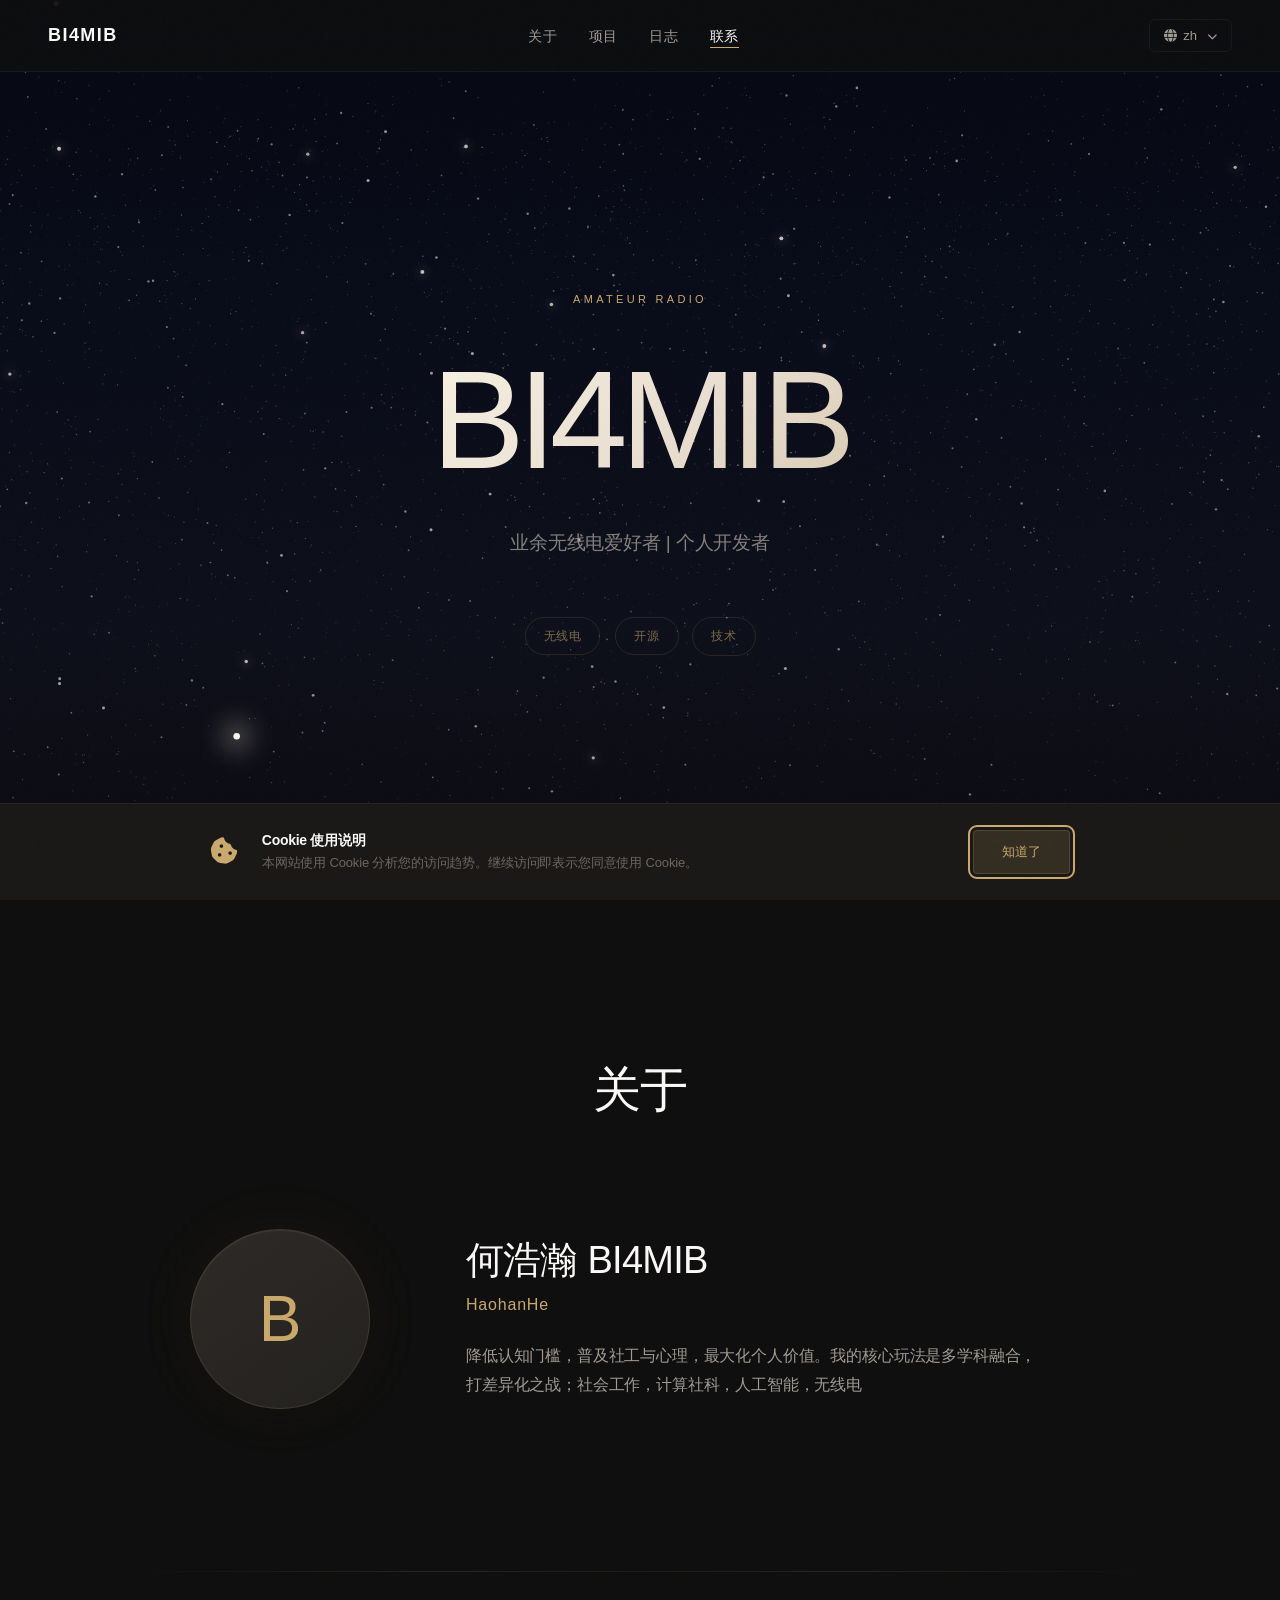
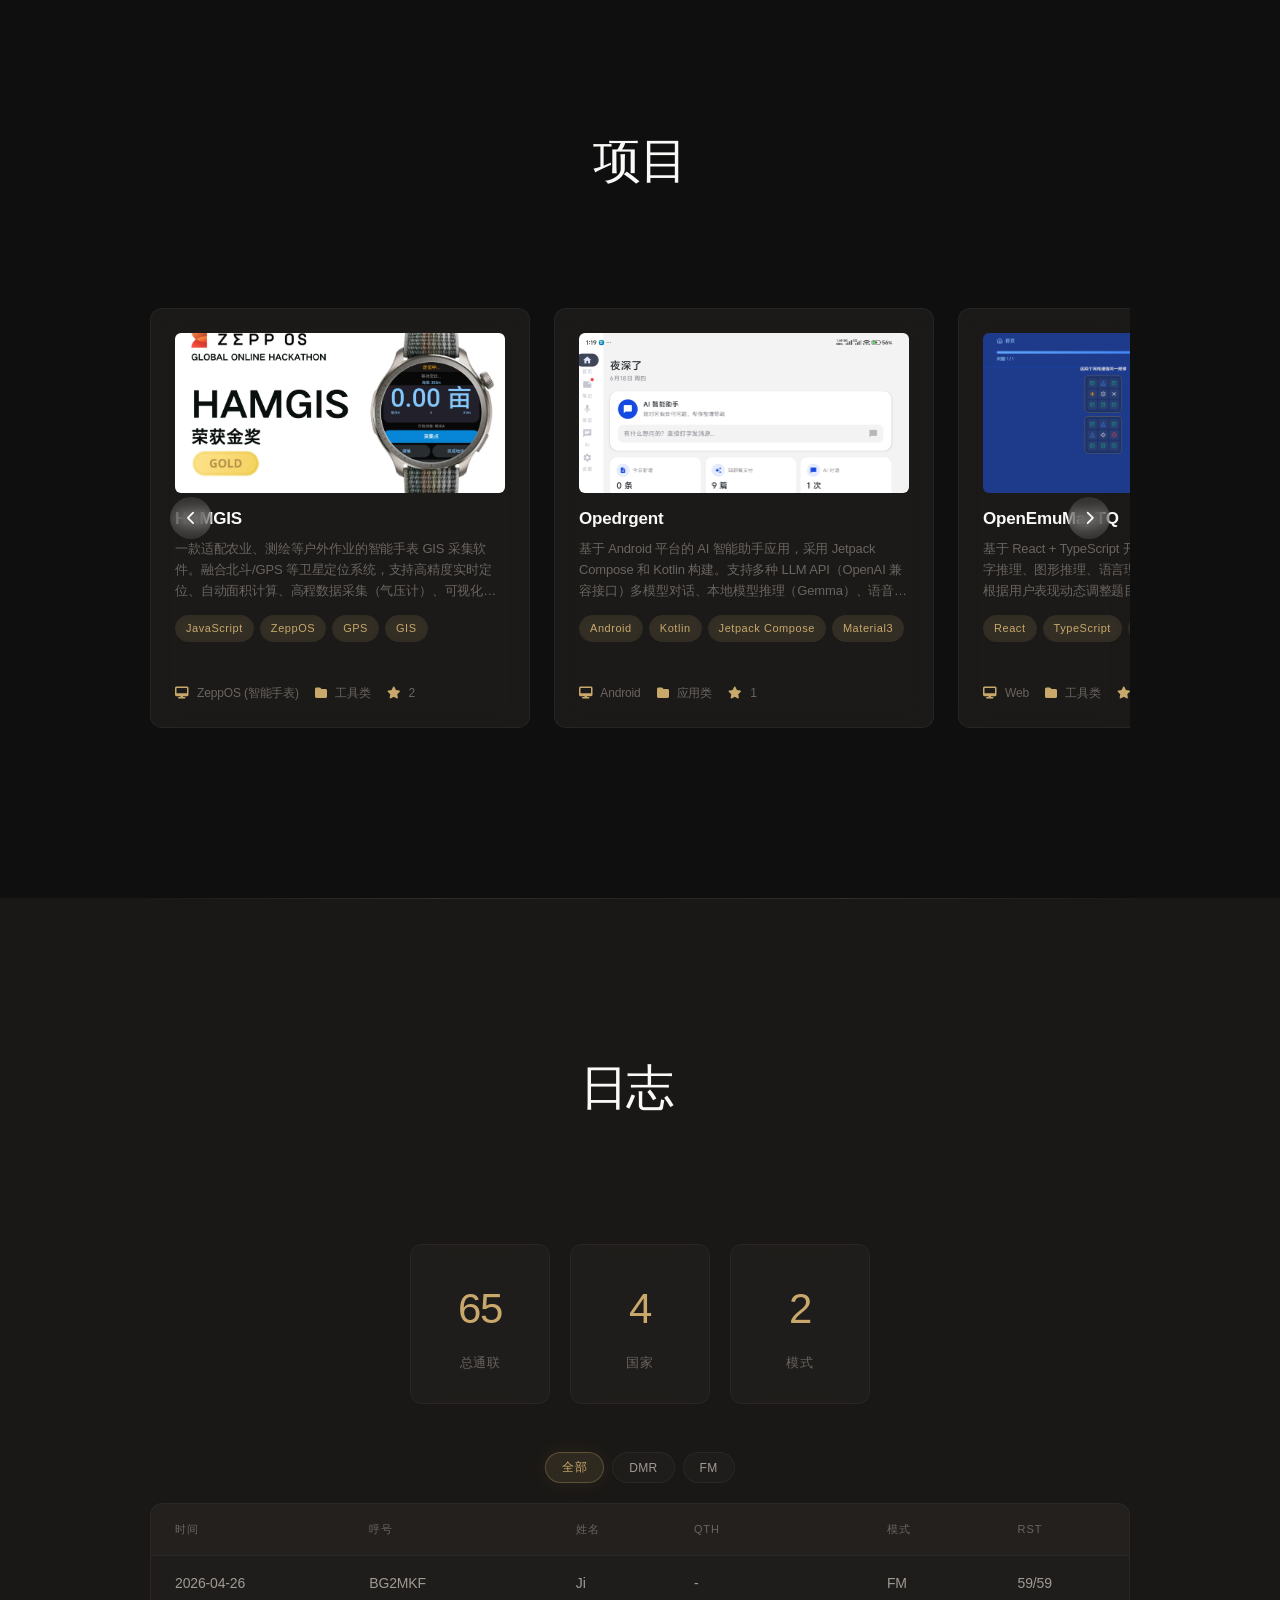
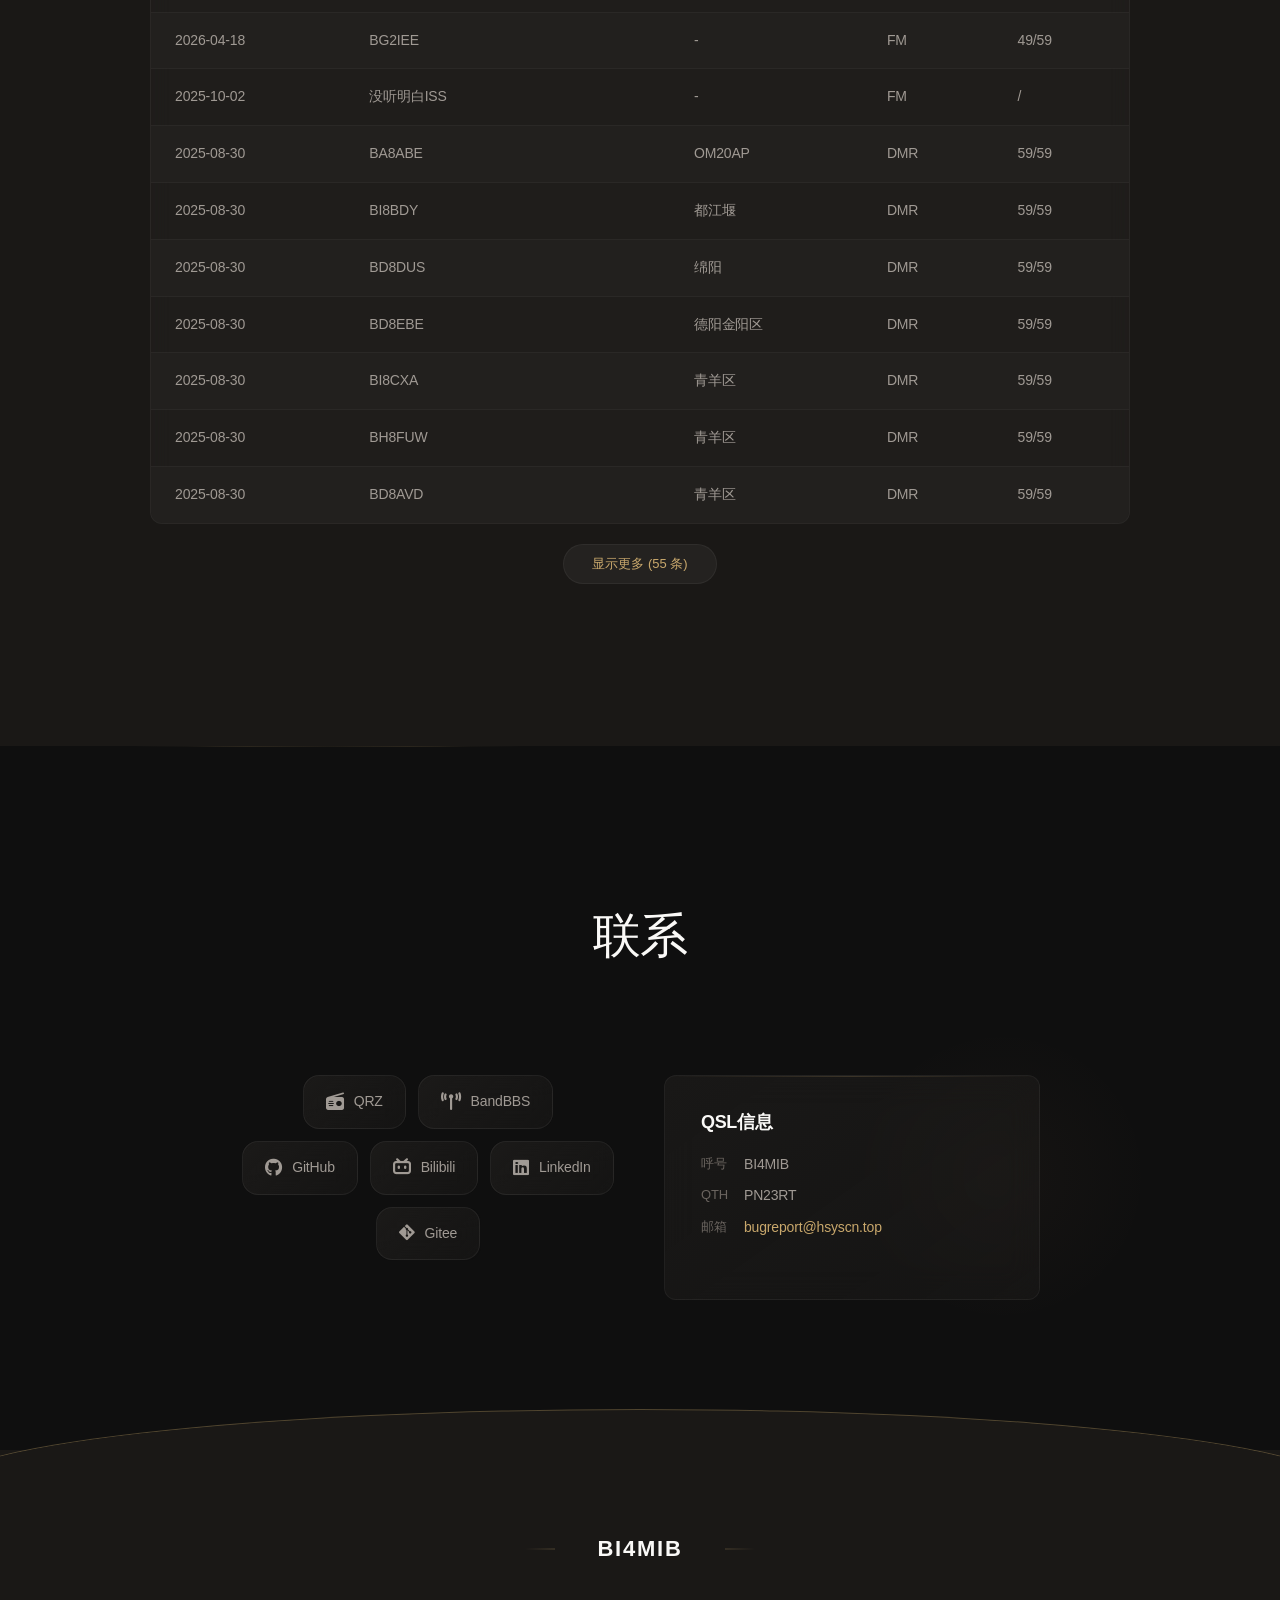
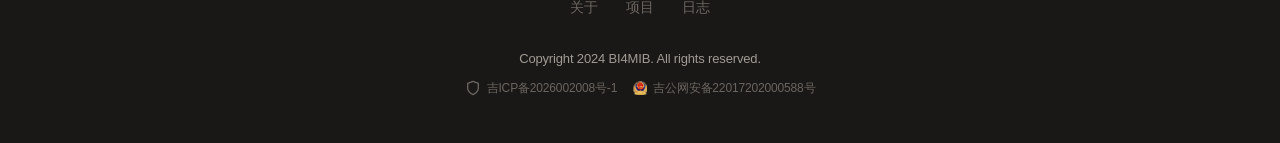
==== index.html @ d78816cb "GitHub Pages site: pre-rendered zh/en/ja pages, static logbook, CNAME for bi4mib.cn" ====
<!DOCTYPE html>
<html lang="zh">
<head>
    <meta charset="UTF-8">
    <meta name="viewport" content="width=device-width, initial-scale=1.0">
    <title>BI4MIB - 业余无线电爱好者 | 个人开发者</title>
    <meta name="description" content="BI4MIB 何浩瀚 - 业余无线电爱好者，音乐，无人机竞速(F9U)，小程序开发，社会工作。Amateur Radio Operator, Music, Drone Racing, Mini-program Development, Social Work.">
    <link rel="canonical" href="https://bi4mib.cn/">
    <link rel="alternate" hreflang="zh" href="https://bi4mib.cn/">
    <link rel="alternate" hreflang="en" href="https://bi4mib.cn/index-en.html">
    <link rel="alternate" hreflang="x-default" href="https://bi4mib.cn/">
    <meta property="og:type" content="website">
    <meta property="og:title" content="BI4MIB - Amateur Radio Operator">
    <meta property="og:description" content="何浩瀚 He Haohan - 业余无线电 / Amateur Radio, 音乐 / Music, 无人机竞速 / F9U, 开发 / Development">
    <meta property="og:url" content="https://bi4mib.cn/">
    <meta property="og:site_name" content="BI4MIB.cn">
    <meta property="og:locale" content="zh_CN">
    <meta name="twitter:card" content="summary_large_image">
    <meta name="twitter:title" content="BI4MIB - Amateur Radio Operator">
    <meta name="twitter:description" content="He Haohan BI4MIB - Amateur Radio Station in Changchun, Jilin, China">
    <script type="application/ld+json">{
        "@context": "https://schema.org",
        "@type": "WebSite",
        "name": "BI4MIB",
        "url": "https://bi4mib.cn",
        "description": "何浩瀚 He Haohan - 业余无线电爱好者个人主页",
        "author": {
            "@type": "Person",
            "name": "He Haohan",
            "callsign": "BI4MIB",
            "jobTitle": "Amateur Radio Operator",
            "address": {
                "@type": "PostalAddress",
                "addressLocality": "Changchun",
                "addressRegion": "Jilin",
                "addressCountry": "CN"
            }
        }
    }</script>
    <link rel="preconnect" href="https://cdnjs.cloudflare.com" crossorigin>
    <link rel="dns-prefetch" href="https://flagcdn.com">
    <link rel="stylesheet" href="https://cdnjs.cloudflare.com/ajax/libs/font-awesome/6.5.1/css/all.min.css" integrity="sha512-1PKOgEeU68CJ8K8pF/va8FsM3qMpLprZQX2mWQ4uWTl5iYV9XHnFT0zGzPGLo1BKR+BYbLH7X5MhS0kOHpXfvg==" crossorigin="anonymous" referrerpolicy="no-referrer">
    <link rel="stylesheet" href="css/style.css?v=20261015">
</head>
<body>
    <!-- Skip Navigation Link -->
    <a href="#main-content" class="skip-link">跳转到主要内容</a>

    <!-- Header -->
    <header class="header" role="banner">
        <div class="header-inner">
            <a href="/" class="logo" aria-label="BI4MIB 首页">BI4MIB</a>

            <nav class="nav" role="navigation" aria-label="主导航">
                <ul class="nav-list" role="menubar">
                    <li role="none"><a href="#about" role="menuitem">关于</a></li>
                    <li role="none"><a href="#projects" role="menuitem">项目</a></li>
                    <li role="none"><a href="/logs.html" role="menuitem">日志</a></li>
                    <li role="none"><a href="#contact" role="menuitem">联系</a></li>
                </ul>
            </nav>

            <div class="lang-switcher" id="langSwitcher">
                <button
                    class="lang-btn"
                    id="langBtn"
                    type="button"
                    aria-haspopup="listbox"
                    aria-expanded="false"
                    aria-controls="langDropdown"
                    aria-label="选择语言"
                >
                    <i class="fas fa-globe" aria-hidden="true"></i>
                    <span id="currentLang">zh</span>
                    <i class="fas fa-chevron-down lang-chevron" aria-hidden="true"></i>
                </button>
                <div
                    class="lang-dropdown"
                    id="langDropdown"
                    role="listbox"
                    aria-label="可用语言"
                    tabindex="-1"
                >
                    <button class="lang-option" data-lang="zh" role="option" tabindex="-1">中文</button>
                    <button class="lang-option" data-lang="en" role="option" tabindex="-1">English</button>
                    <button class="lang-option" data-lang="ja" role="option" tabindex="-1">日本語</button>
                </div>
            </div>

            <button
                class="menu-toggle"
                type="button"
                aria-label="打开菜单"
                aria-expanded="false"
                aria-controls="mobileMenu"
            >
                <span class="menu-bar" aria-hidden="true"></span>
                <span class="menu-bar" aria-hidden="true"></span>
                <span class="menu-bar" aria-hidden="true"></span>
            </button>
        </div>
    </header>

    <!-- Mobile Overlay -->
    <div class="mobile-overlay" aria-hidden="true"></div>

    <!-- Mobile Navigation Menu -->
    <nav
        class="mobile-nav"
        id="mobileMenu"
        role="navigation"
        aria-label="主导航"
        aria-hidden="true"
    >
        <ul class="mobile-nav-list" role="menu">
            <li role="none"><a href="#about" role="menuitem">关于</a></li>
            <li role="none"><a href="#projects" role="menuitem">项目</a></li>
            <li role="none"><a href="/logs.html" role="menuitem">日志</a></li>
            <li role="none"><a href="#contact" role="menuitem">联系</a></li>
        </ul>
    </nav>

    <!-- Main Content -->
    <main id="main-content">

        <!-- Hero Section -->
        <section class="hero" aria-labelledby="hero-title">
            <div class="hero-glow" aria-hidden="true"></div>
            <div class="hero-glow hero-glow--secondary" aria-hidden="true"></div>
            <div class="ripple-ring" aria-hidden="true"></div>
            <div class="ripple-ring" aria-hidden="true"></div>
            <div class="ripple-ring" aria-hidden="true"></div>
            <div class="hero-content">
                <p class="hero-eyebrow" aria-hidden="true">Amateur Radio</p>
                <h1 id="hero-title" class="hero-title">BI4MIB</h1>
                <p class="hero-subtitle">业余无线电爱好者 | 个人开发者</p>
                <div class="hero-tags" role="list" aria-label="标签">
                    <span class="tag" role="listitem">无线电</span>
                    <span class="tag" role="listitem">开源</span>
                    <span class="tag" role="listitem">技术</span>
                </div>
            </div>
            <div class="scroll-indicator" aria-hidden="true">
                <span></span>
            </div>
        </section>

        <!-- Carousel Section -->

        <!-- About Section -->
        <section id="about" class="section about" aria-labelledby="about-title">
            <div class="container">
                <div class="section-header">
                    <h2 id="about-title" class="section-title">关于</h2>
                </div>
                <div class="about-content">
                    <div class="about-avatar">
                        <div class="avatar-glass liquid-shine" aria-hidden="true" role="img" aria-label="头像占位符">B</div>
                    </div>
                    <div class="about-info">
                        <h3 class="about-name">何浩瀚 BI4MIB</h3>
                        <p class="about-callsign">HaohanHe</p>
                        <p class="about-bio">降低认知门槛，普及社工与心理，最大化个人价值。我的核心玩法是多学科融合，打差异化之战；社会工作，计算社科，人工智能，无线电</p>
                    </div>
                </div>
            </div>
        </section>

        <!-- Projects Section -->
        <section id="projects" class="section projects" aria-labelledby="projects-title">
            <div class="container">
                <div class="section-header">
                    <h2 id="projects-title" class="section-title">项目</h2>
                </div>
                <div class="carousel-wrapper">
                    <button class="carousel-btn carousel-prev" aria-label="上一个项目" type="button"><i class="fas fa-chevron-left"></i></button>
                    <div class="carousel-track projects-grid" role="list" aria-label="项目"></div>
                    <button class="carousel-btn carousel-next" aria-label="下一个项目" type="button"><i class="fas fa-chevron-right"></i></button>
                </div>
            </div>
        </section>

        <!-- Reviews Section -->

        <!-- Logs Section -->
        <section id="logs" class="section logs" aria-labelledby="logs-title">
            <div class="container">
                <div class="section-header">
                    <a href="/logs.html" class="section-title-link">
                        <h2 id="logs-title" class="section-title">日志</h2>
                        <span class="section-title-arrow"><i class="fas fa-arrow-right"></i></span>
                    </a>
                </div>
                <div class="logs-stats" role="region" aria-label="统计信息">
                    <div class="log-stat">
                        <span class="stat-value" id="stat-totalQSO">65</span>
                        <span class="stat-label">总通联</span>
                    </div>
                    <div class="log-stat">
                        <span class="stat-value" id="stat-countries"></span>
                        <span class="stat-label">国家</span>
                    </div>
                    <div class="log-stat">
                        <span class="stat-value" id="stat-modes"></span>
                        <span class="stat-label">模式</span>
                    </div>
                </div>
                <div class="logs-table-wrapper">
                    <table class="logs-table" aria-label="通联日志表">
                        <thead>
                            <tr>
                                <th scope="col">时间</th>
                                <th scope="col">呼号</th>
                                <th scope="col">姓名</th>
                                <th scope="col">QTH</th>
                                <th scope="col">模式</th>
                                <th scope="col">RST</th>
                            </tr>
                        </thead>
                        <tbody></tbody>
                    </table>
                </div>
            </div>
        </section>

        <!-- Blog Section -->

        <!-- Contact Section -->
        <section id="contact" class="section contact" aria-labelledby="contact-title">
            <div class="container">
                <div class="section-header">
                    <h2 id="contact-title" class="section-title">联系</h2>
                </div>
                <div class="contact-content">
                    <div class="social-links" role="list" aria-label="社交链接">
                        <a href="https://www.qrz.com/db/BI4MIB" target="_blank" rel="noopener noreferrer" class="social-link" role="listitem" aria-label="QRZ.com">
                            <i class="fas fa-radio" aria-hidden="true"></i>
                            <span>QRZ</span>
                        </a>
                        <a href="https://www.bandbbs.cn/resources/authors/55818/" target="_blank" rel="noopener noreferrer" class="social-link" role="listitem" aria-label="BandBBS">
                            <i class="fas fa-broadcast-tower" aria-hidden="true"></i>
                            <span>BandBBS</span>
                        </a>
                        <a href="https://github.com/HaohanHe/" target="_blank" rel="noopener noreferrer" class="social-link" role="listitem" aria-label="GitHub">
                            <i class="fab fa-github" aria-hidden="true"></i>
                            <span>GitHub</span>
                        </a>
                        <a href="https://space.bilibili.com/355594537" target="_blank" rel="noopener noreferrer" class="social-link" role="listitem" aria-label="Bilibili">
                            <i class="fab fa-bilibili" aria-hidden="true"></i>
                            <span>Bilibili</span>
                        </a>
                        <a href="https://www.linkedin.com/in/bi4mib" target="_blank" rel="noopener noreferrer" class="social-link" role="listitem" aria-label="LinkedIn">
                            <i class="fab fa-linkedin" aria-hidden="true"></i>
                            <span>LinkedIn</span>
                        </a>
                        <a href="https://gitee.com/BI4MIB" target="_blank" rel="noopener noreferrer" class="social-link" role="listitem" aria-label="Gitee">
                            <i class="fab fa-git-alt" aria-hidden="true"></i>
                            <span>Gitee</span>
                        </a>
                    </div>
                    <aside class="qsl-info liquid-shine" aria-labelledby="qsl-info-title">
                        <h3 id="qsl-info-title">QSL信息</h3>
                        <dl>
                            <dt>呼号</dt>
                            <dd>BI4MIB</dd>
                            <dt>QTH</dt>
                            <dd>PN23RT</dd>
                            <dt>邮箱</dt>
                            <dd><a href="mailto:bugreport@hsyscn.top">bugreport@hsyscn.top</a></dd>
                        </dl>
                    </aside>
                </div>
            </div>
        </section>

    </main>

    <!-- Footer -->
    <footer class="footer" role="contentinfo">
        <div class="container">
            <div class="footer-content">
                <div class="footer-logo">BI4MIB</div>
                <nav class="footer-links" aria-label="底部导航">
                    <a href="#about">关于</a>
                    <a href="#projects">项目</a>
                    <a href="#logs">日志</a>
                </nav>
                <div class="footer-copyright">
                    <p>Copyright 2024 BI4MIB. All rights reserved.</p>
                    <div class="footer-beian-wrapper">
                        <a href="https://beian.miit.gov.cn/" target="_blank" rel="noopener noreferrer" class="footer-beian">
                            <svg width="16" height="16" viewBox="0 0 24 24" fill="none" stroke="currentColor" stroke-width="2" stroke-linecap="round" stroke-linejoin="round" aria-hidden="true">
                                <path d="M12 22s8-4 8-10V5l-8-3-8 3v7c0 6 8 10 8 10z"></path>
                            </svg>
                            吉ICP备2026002008号-1
                        </a>
                        <a href="https://beian.mps.gov.cn/#/query/webSearch?code=22017202000588" target="_blank" rel="noreferrer" class="footer-beian police-beian">
                            <img src="备案图标.png" alt="" class="beian-icon" width="16" height="16">
                            吉公网安备22017202000588号
                        </a>
                    </div>
                </div>
            </div>
        </div>
    </footer>

    <!-- Cookie Consent Banner -->
    <div
        class="cookie-banner"
        id="cookieBanner"
        role="dialog"
        aria-modal="false"
        aria-labelledby="cookieTitle"
        aria-describedby="cookieDesc"
    >
        <div class="cookie-content">
            <div class="cookie-icon" aria-hidden="true">
                <i class="fas fa-cookie-bite"></i>
            </div>
            <div class="cookie-text">
                <h4 id="cookieTitle">Cookie 使用说明</h4>
                <p id="cookieDesc">本网站使用 Cookie 分析您的访问趋势。继续访问即表示您同意使用 Cookie。</p>
            </div>
            <div class="cookie-actions">
                <button class="cookie-btn cookie-accept" id="cookieAccept" type="button">知道了</button>
            </div>
        </div>
    </div>

    <script type="application/json" id="inline-projects">{"projects":[{"id":"hamgis","name":"HAMGIS","description":"一款适配农业、测绘等户外作业的智能手表 GIS 采集软件。融合北斗/GPS 等卫星定位系统，支持高精度实时定位、自动面积计算、高程数据采集（气压计）、可视化小地图、项目管理及数据导出（CSV/JSON/GeoJSON/KML）等功能。基于 Zepp OS 框架开发。","category":"工具类","platform":"ZeppOS (智能手表)","tags":["JavaScript","ZeppOS","GPS","GIS","北斗定位","气压计"],"downloads":18277,"stars":2,"links":{"github":"https://github.com/HaohanHe/HAMGIS"},"images":["1774270392249.jpg"],"status":"active","createdAt":"2026-03-23","updatedAt":"2026-04-21"},{"id":"opedrgent","name":"Opedrgent","description":"基于 Android 平台的 AI 智能助手应用，采用 Jetpack Compose 和 Kotlin 构建。支持多种 LLM API（OpenAI 兼容接口）多模型对话、本地模型推理（Gemma）、语音识别（STT）、OCR 文字识别、浏览器接管、知识发芽引擎（AI 洞察生成）、会议转录、深度研究、工具系统及会话记忆管理等功能。","category":"应用类","platform":"Android","tags":["Android","Kotlin","Jetpack Compose","Material3","LLM","STT","TTS","OCR","PDF","WebView","Tool Call","Local Model"],"downloads":0,"stars":1,"links":{"github":"https://github.com/HaohanHe/Opedrgent"},"images":["top.hsyscn.opedrgent.jpg"],"status":"active","createdAt":"2026-01-01","updatedAt":"2026-06-13"},{"id":"openemumaptq","name":"OpenEmuMapTQ","description":"基于 React + TypeScript 开发的自适应测试平台，提供数字推理、图形推理、语言理解等多种认知挑战题目。支持根据用户表现动态调整题目难度的自适应测试算法、多语言切换、明暗主题切换和响应式设计，适用于测评前的练习场景。","category":"工具类","platform":"Web","tags":["React","TypeScript","Vite","Zustand","Tailwind CSS","React Router"],"downloads":0,"stars":1,"links":{"github":"https://github.com/HaohanHe/OpenEmuMapTQ"},"images":["maptq.png"],"status":"active","createdAt":"2026-01-01","updatedAt":"2026-06-13"},{"id":"hrt-for-vela","name":"Hrt-for-Vela","description":"基于小米快应用 Vela 平台开发的小米手表位置显示应用。能实时获取手表的 GPS 位置信息，将其转换为业余无线电爱好者常用的 Maidenhead Locator 网格坐标格式，同时显示当前时间和经纬度坐标，方便火腿（HAM）在户外通联时报出位置。","category":"工具类","platform":"Android (小米手表)","tags":["JavaScript","快应用","Vela平台","小米手表","GPS","Maidenhead Locator"],"downloads":0,"stars":1,"links":{"github":"https://github.com/HaohanHe/Hrt-for-Vela"},"images":[],"status":"active","createdAt":"2026-01-01","updatedAt":"2026-06-13"},{"id":"rutype-for-zeppos","name":"RUtype-for-zeppos","description":"专为 ZeppOS 平台设计的俄语键盘输入法应用。支持在智能手表设备上输入俄文字符，提供完整的键盘界面与功能，包括大小写切换、预览区域、清除等操作。可作为系统输入法进行配置和使用。","category":"工具类","platform":"ZeppOS (智能手表)","tags":["JavaScript","ZeppOS","Keyboard","Input Method","Mobile App"],"downloads":0,"stars":4,"links":{"github":"https://github.com/HaohanHe/RUtype-for-zeppos"},"images":[],"status":"active","createdAt":"2026-01-01","updatedAt":"2026-06-13"},{"id":"hamgis-drop","name":"HAMGIS-drop","description":"Android 数据接收端应用，用于接收来自 HAMGIS 手表端的地理测量数据。提供 HTTP 服务器和 BLE 服务器两种数据接收方式，支持 CSV、JSON、GeoJSON 和 KML 多种格式导出，支持中/英/日国际化，采用 Material Design 3 UI 设计。","category":"工具类","platform":"Android","tags":["Android","Kotlin","Jetpack Compose","NanoHTTPD","BLE"],"downloads":0,"stars":0,"links":{"github":"https://github.com/HaohanHe/HAMGIS-drop"},"images":[],"status":"active","createdAt":"2026-01-01","updatedAt":"2026-06-13"},{"id":"haohanhe-github-io","name":"haohanhe.github.io","description":"个人综合信息门户网站，包含首页展示、信息门户入口、团队介绍、支付捐赠页面及心理测评等功能模块。采用响应式设计，集成轮播图、图片懒加载等交互效果，同时包含心理测试问卷和图像处理工具。","category":"应用类","platform":"Web","tags":["HTML5","CSS3","JavaScript","Responsive Design"],"downloads":0,"stars":4,"links":{"github":"https://github.com/HaohanHe/haohanhe.github.io"},"images":[],"status":"active","createdAt":"2026-01-01","updatedAt":"2026-06-13"},{"id":"father-participation-china","name":"father-participation-china","description":"\"父亲参与家庭教育\"主题实证研究的公开数据集及分析代码。基于中国东部地区家长调查数据，运用相关分析、回归分析、中介效应分析、结构方程模型等方法验证影响因素。研究发现认知和能力是主要预测因子，工作压力影响有限，且存在\"学历悖论\"现象——低学历父亲参与度反而更高。","category":"研究数据集 / 学术数据","platform":"CLI / 命令行工具","tags":["JavaScript","Node.js","Excel数据分析","统计学分析","数据可视化"],"downloads":0,"stars":0,"links":{"github":"https://github.com/HaohanHe/father-participation-china"},"images":[],"status":"active","createdAt":"2026-01-01","updatedAt":"2026-06-13"},{"id":"ai-guardian","name":"ai-guardian","description":"AI Guardian V2 是为 AI Agent（如 OpenClaw、AutoClaw）设计的系统级 EDR（终端检测与响应）安全系统。运行于操作系统内核态与用户态结合层，能够实时监控和阻断 AI Agent 的恶意操作（误删文件、执行危险代码等），防止 AI \"犯浑\"。具备跨平台支持（Windows/Linux）、AI 分析引擎和实时拦截能力。","category":"工具类","platform":"Desktop / 跨平台 (Windows/Linux)","tags":["Rust","TypeScript","Node.js","Electron","React","eBPF","C/C++","Windows Driver"],"downloads":0,"stars":15,"links":{"github":"https://github.com/HaohanHe/ai-guardian"},"images":[],"status":"active","createdAt":"2026-01-01","updatedAt":"2026-06-13"},{"id":"mujibot","name":"Mujibot","description":"轻量级个人 AI 助手引擎，专为低配置 ARM 设备（玩客云、树莓派等）设计。使用 Go 语言实现单二进制部署，空闲内存小于 10MB，启动迅速。支持 Telegram/Discord/飞书等多渠道接入，集成 OpenAI/Claude/Ollama 等 LLM 模型，具备工具系统（文件读写、命令执行、网页搜索）和长期记忆功能，提供 Web 调试界面。","category":"工具类 / 应用类","platform":"跨平台 (ARMv7/ARM64/x86_64, Linux/树莓派)","tags":["Go","Docker","Linux","ARM","RESTful API","LLM","AI","Multi-channel Bot","Web UI"],"downloads":0,"stars":0,"links":{"github":"https://github.com/HaohanHe/Mujibot"},"images":[],"status":"active","createdAt":"2026-01-01","updatedAt":"2026-06-13"},{"id":"hamradiotools","name":"HamRadiotools","description":"为业余无线电爱好者设计的 Android 全工具集应用。核心功能包括天线指向计算器（方位角计算+指南针可视化）、多地图集成（Google Maps/高德/腾讯/百度地图）、Maidenhead 定位系统转换（经纬度↔网格坐标）。采用现代 UI 设计，基于 Jetpack Compose + Kotlin 开发。","category":"工具类","platform":"Android","tags":["Android","Kotlin","Jetpack Compose","GPS","Compass","Map Integration"],"downloads":0,"stars":4,"links":{"github":"https://github.com/HaohanHe/HamRadiotools"},"images":[],"status":"active","createdAt":"2026-01-01","updatedAt":"2026-06-13"}],"total":11}</script>
    <script src="js/sky.js?v=20261015" defer></script>
    <script src="js/main.js?v=20261015" defer></script>
</body>
</html>
---- css/style.css ----
/* ============================================
   BI4MIB - Human-Centered Design System
   温暖 · 有机 · 有呼吸感
   ============================================ */

/* 
 * 设计理念:
 * - 不是冷冰冰的科技展示，而是一个有温度的个人空间
 * - 留白是给思考的空间，不是浪费
 * - 动效服务于内容，不喧宾夺主
 * - 色彩来自自然：日落、大地、星空
 */

:root {
    /* 核心色板 - 温暖的大地色系 */
    --color-warm: #e8a87c;
    --color-amber: #d4a574;
    --color-sand: #c9b896;
    --color-cream: #f5f0eb;

    /* 中性色 */
    --bg-deep: #0f0f0f;
    --bg-rich: #1a1816;
    --bg-surface: #242220;
    --bg-elevated: #2d2a27;

    /* 文字层级 */
    --text-primary: #faf9f7;
    --text-secondary: #a09a94;
    --text-muted: #6b6560;

    /* 强调色 - 温和但有存在感 */
    --accent: #c9a86c;
    --accent-soft: rgba(201, 168, 108, 0.12);
    --accent-glow: rgba(201, 168, 108, 0.2);

    /* 边框与分割 */
    --border-subtle: rgba(250, 249, 247, 0.05);
    --border-hover: rgba(250, 249, 247, 0.1);

    /* 圆角 - 柔和但不圆润到无聊 */
    --radius-sm: 6px;
    --radius-md: 12px;
    --radius-lg: 20px;

    /* 过渡 - 缓慢而有质感 */
    --ease-out-expo: cubic-bezier(0.16, 1, 0.3, 1);
    --ease-out-quart: cubic-bezier(0.25, 1, 0.5, 1);
    --duration-normal: 500ms;
    --duration-slow: 800ms;
    --duration-breathing: 10000ms;

    /* 字体 */
    --font-display: 'SF Pro Display', -apple-system, 'Segoe UI', sans-serif;
    --font-body: 'SF Pro Text', -apple-system, 'Segoe UI', sans-serif;
    --font-mono: 'SF Mono', 'Fira Code', monospace;

    /* 呼吸感 - 间距变量 */
    --space-xs: 8px;
    --space-sm: 16px;
    --space-md: 24px;
    --space-lg: 40px;
    --space-xl: 64px;
    --space-2xl: 100px;
    --space-3xl: 160px;
}

/* ============================================
   Reset & Base
   ============================================ */

*, *::before, *::after {
    margin: 0;
    padding: 0;
    box-sizing: border-box;
}

html {
    scroll-behavior: smooth;
    font-size: 16px;
    -webkit-text-size-adjust: 100%;
}

body {
    font-family: var(--font-body);
    background: var(--bg-deep);
    color: var(--text-primary);
    line-height: 1.7;
    letter-spacing: -0.01em;
    overflow-x: hidden;
    -webkit-font-smoothing: antialiased;
    -moz-osx-font-smoothing: grayscale;
    position: relative;
}

body::after {
    content: '';
    position: fixed;
    inset: 0;
    background-image: url("data:image/svg+xml,%3Csvg viewBox='0 0 256 256' xmlns='http://www.w3.org/2000/svg'%3E%3Cfilter id='noise'%3E%3CfeTurbulence type='fractalNoise' baseFrequency='0.9' numOctaves='4' stitchTiles='stitch'/%3E%3C/filter%3E%3Crect width='100%25' height='100%25' filter='url(%23noise)'/%3E%3C/svg%3E");
    opacity: 0.03;
    pointer-events: none;
    z-index: 9999;
    mix-blend-mode: overlay;
}

::selection {
    background: var(--accent-soft);
    color: var(--text-primary);
}

/* ============================================
   Typography Scale
   ============================================ */

h1, h2, h3, h4, h5, h6 {
    font-family: var(--font-display);
    line-height: 1.15;
    letter-spacing: -0.02em;
    color: var(--text-primary);
}

p {
    color: var(--text-secondary);
}

a {
    color: var(--accent);
    text-decoration: none;
    transition: color var(--duration-normal) var(--ease-out-expo);
}

a:hover {
    color: var(--color-warm);
}

/* ============================================
   Layout Container
   ============================================ */

.container {
    width: 100%;
    max-width: 1100px;
    margin: 0 auto;
    padding: 0 clamp(20px, 5vw, 60px);
}

/* ============================================
   Header & Navigation
   ============================================ */

.header {
    position: fixed;
    top: 0;
    left: 0;
    right: 0;
    z-index: 100;
    height: 72px;
    background: rgba(15, 15, 15, 0.85);
    backdrop-filter: blur(20px) saturate(180%);
    -webkit-backdrop-filter: blur(20px) saturate(180%);
    border-bottom: 1px solid var(--border-subtle);
    transition: background var(--duration-slow) var(--ease-out-expo);
}

.header.scrolled {
    background: rgba(15, 15, 15, 0.95);
}

.header-inner {
    height: 100%;
    display: flex;
    align-items: center;
    justify-content: space-between;
    padding: 0 clamp(20px, 5vw, 48px);
}

.logo {
    font-family: var(--font-display);
    font-size: 18px;
    font-weight: 600;
    letter-spacing: 0.08em;
    text-transform: uppercase;
    color: var(--text-primary);
    text-decoration: none;
}

.nav-list {
    display: flex;
    gap: 32px;
    list-style: none;
}

.nav-list a {
    font-size: 14px;
    font-weight: 500;
    letter-spacing: 0.02em;
    color: var(--text-secondary);
    text-decoration: none;
    position: relative;
    padding: 4px 0;
    transition: color var(--duration-normal) var(--ease-out-expo);
}

.nav-list a::after {
    content: '';
    position: absolute;
    bottom: 0;
    left: 0;
    width: 0;
    height: 1px;
    background: var(--accent);
    transition: width var(--duration-normal) var(--ease-out-expo);
}

.nav-list a:hover {
    color: var(--text-primary);
}

.nav-list a:hover::after {
    width: 100%;
}

.nav-list a.active {
    color: var(--text-primary);
}

.nav-list a.active::after {
    width: 100%;
    background: var(--accent);
}

/* Language Switcher */
.lang-switcher {
    position: relative;
}

.lang-btn {
    display: flex;
    align-items: center;
    gap: 6px;
    padding: 8px 14px;
    background: transparent;
    border: 1px solid var(--border-subtle);
    border-radius: var(--radius-sm);
    color: var(--text-secondary);
    font-size: 13px;
    cursor: pointer;
    transition: all var(--duration-normal) var(--ease-out-expo);
}

.lang-btn:hover {
    border-color: var(--border-hover);
    color: var(--text-primary);
}

.lang-dropdown {
    position: absolute;
    top: calc(100% + 10px);
    right: 0;
    min-width: 130px;
    background: var(--bg-elevated);
    border: 1px solid var(--border-subtle);
    border-radius: var(--radius-sm);
    overflow: hidden;
    opacity: 0;
    visibility: hidden;
    transform: translateY(-8px);
    transition: all var(--duration-normal) var(--ease-out-expo);
    z-index: 200;
}

.lang-dropdown.active {
    opacity: 1;
    visibility: visible;
    transform: translateY(0);
}

.lang-option {
    display: block;
    width: 100%;
    padding: 12px 16px;
    background: none;
    border: none;
    color: var(--text-secondary);
    font-size: 14px;
    text-align: left;
    cursor: pointer;
    transition: all 150ms ease;
}

.lang-option:hover {
    background: var(--accent-soft);
    color: var(--text-primary);
}

.lang-option.active {
    color: var(--accent);
}

/* Mobile Menu */
.menu-toggle {
    display: none;
    flex-direction: column;
    justify-content: center;
    align-items: center;
    width: 44px;
    height: 44px;
    background: none;
    border: none;
    cursor: pointer;
    gap: 6px;
}

.menu-toggle span {
    display: block;
    width: 20px;
    height: 1.5px;
    background: var(--text-primary);
    transition: all var(--duration-normal) var(--ease-out-expo);
    transform-origin: center;
}

.mobile-overlay {
    position: fixed;
    inset: 0;
    background: rgba(0, 0, 0, 0.6);
    opacity: 0;
    visibility: hidden;
    transition: all var(--duration-normal) var(--ease-out-expo);
    z-index: 90;
}

.mobile-overlay.active {
    opacity: 1;
    visibility: visible;
}

/* Mobile Navigation Menu */
.mobile-nav {
    position: fixed;
    top: 60px;
    left: 0;
    right: 0;
    bottom: 0;
    background: var(--bg-rich);
    transform: translateX(-100%);
    transition: transform var(--duration-slow) var(--ease-out-expo);
    z-index: 95;
    overflow-y: auto;
    padding: 40px 24px;
}

.mobile-nav.active {
    transform: translateX(0);
}

.mobile-nav-list {
    list-style: none;
    display: flex;
    flex-direction: column;
    gap: 8px;
}

.mobile-nav-list a {
    display: block;
    padding: 18px 24px;
    font-size: 18px;
    font-weight: 500;
    color: var(--text-secondary);
    text-decoration: none;
    border-radius: var(--radius-md);
    transition: all var(--duration-normal) var(--ease-out-expo);
    letter-spacing: -0.01em;
}

.mobile-nav-list a:hover,
.mobile-nav-list a:focus {
    background: var(--bg-elevated);
    color: var(--text-primary);
    transform: translateX(8px);
}

@media (max-width: 800px) {
    .nav {
        display: none;
    }

    .header {
        height: 60px;
    }

    .menu-toggle {
        display: flex;
        z-index: 1001;
    }

    .lang-switcher {
        position: static;
        z-index: 1000;
    }

    .lang-btn {
        padding: 8px 12px;
        font-size: 12px;
    }

    .lang-dropdown {
        position: absolute;
        top: calc(100% + 10px);
        left: 50%;
        right: auto;
        transform: translateX(-50%) translateY(-8px);
        z-index: 1001;
    }

    .lang-dropdown.active {
        transform: translateX(-50%) translateY(0);
    }
}

/* ============================================
   Hero Section — 虚幻恍惚 · 濒死迷幻感
   色相漂移 · 模糊呼吸 · 梦境深度
   ============================================ */

.hero {
    position: relative;
    min-height: 100vh;
    display: flex;
    flex-direction: column;
    align-items: center;
    justify-content: center;
    text-align: center;
    padding: clamp(100px, 20vh, 180px) clamp(24px, 8vw, 80px) clamp(80px, 15vh, 140px);
    background: #060812;
    overflow: hidden;
}

/* Starfield canvas replaces old CSS hero decorations */
#starfield ~ .hero-glow,
#starfield ~ .hero-glow--secondary,
#starfield ~ .ripple-ring {
    display: none !important;
}

.hero::before {
    content: '';
    display: none !important;
    animation: heroAmbientPulse 16s ease-in-out infinite;
    pointer-events: none;
    z-index: 0;
}

.hero::after {
    content: '';
    display: none !important;
    position: absolute;
    top: -20%;
    left: -20%;
    width: 140%;
    height: 140%;
    background:
        radial-gradient(ellipse at 30% 40%, rgba(201, 168, 108, 0.10) 0%, transparent 50%),
        radial-gradient(ellipse at 70% 55%, rgba(161, 140, 209, 0.08) 0%, transparent 45%),
        radial-gradient(ellipse at 50% 75%, rgba(232, 168, 124, 0.06) 0%, transparent 40%);
    filter: blur(80px);
    animation: heroHueDrift 30s ease-in-out infinite;
    pointer-events: none;
    will-change: transform;
    z-index: 0;
}

.hero-glow {
    position: absolute;
    top: -30%;
    left: 50%;
    transform: translateX(-50%);
    width: 160vw;
    height: 120vh;
    background: radial-gradient(
        ellipse at center,
        rgba(201, 168, 108, 0.12) 0%,
        rgba(201, 168, 108, 0.04) 30%,
        transparent 55%
    );
    pointer-events: none;
    animation: heroGlowPulse 14s ease-in-out infinite;
    will-change: transform, opacity;
    z-index: 0;
}

.hero-glow--secondary {
    top: -15%;
    left: 35%;
    width: 130vw;
    height: 100vh;
    background: radial-gradient(
        ellipse at 40% 50%,
        rgba(161, 140, 209, 0.08) 0%,
        rgba(232, 168, 124, 0.05) 30%,
        transparent 55%
    );
    animation: heroGlowPulse 20s ease-in-out 4s infinite;
    z-index: 0;
}

.hero .ripple-ring {
    position: absolute;
    top: 50%;
    left: 50%;
    transform: translate(-50%, -50%);
    border-radius: 50%;
    border: 1px solid rgba(201, 168, 108, 0.15);
    pointer-events: none;
    animation: heroRipple 14s ease-out infinite;
    z-index: 0;
}

.hero .ripple-ring:nth-child(4) {
    animation-delay: 4.6s;
    border-color: rgba(161, 140, 209, 0.12);
}
.hero .ripple-ring:nth-child(5) {
    animation-delay: 9.2s;
    border-color: rgba(232, 168, 124, 0.10);
}

.hero-content {
    position: relative;
    z-index: 2;
    max-width: 720px;
}

.hero-eyebrow {
    font-size: 11px;
    font-weight: 500;
    letter-spacing: 0.3em;
    text-transform: uppercase;
    color: var(--accent);
    margin-bottom: clamp(24px, 5vw, 48px);
    opacity: 0;
    animation: heroFadeIn 2s var(--ease-out-expo) 0.3s forwards;
}

.hero-title {
    font-size: clamp(60px, 14vw, 140px);
    font-weight: 100;
    letter-spacing: -0.05em;
    line-height: 0.92;
    margin-bottom: clamp(24px, 4vw, 40px);
    color: transparent;
    background: linear-gradient(
        135deg,
        #f5f0e1 0%,
        #e8ddd0 30%,
        #d4c5a9 60%,
        #f5f0e1 100%
    );
    background-size: 200% 200%;
    -webkit-background-clip: text;
    background-clip: text;
    -webkit-text-fill-color: transparent;
    opacity: 0;
    animation:
        heroFadeIn 2.5s var(--ease-out-expo) 0.5s forwards,
        heroTitleShimmer 10s ease-in-out 1s infinite;
    text-shadow: none;
    position: relative;
    filter: drop-shadow(0 0 40px rgba(201, 168, 108, 0.15));
}

.hero-title::after {
    content: 'BI4MIB';
    position: absolute;
    inset: 0;
    font-size: inherit;
    font-weight: inherit;
    letter-spacing: inherit;
    line-height: inherit;
    color: rgba(201, 168, 108, 0.18);
    filter: blur(50px);
    z-index: -1;
    animation: heroTitleGlow 12s ease-in-out infinite;
}

.hero-subtitle {
    font-size: clamp(15px, 2.2vw, 19px);
    font-weight: 300;
    color: rgba(160, 154, 148, 0.8);
    line-height: 1.9;
    margin-bottom: clamp(32px, 6vw, 56px);
    opacity: 0;
    animation: heroFadeIn 2s var(--ease-out-expo) 0.8s forwards, heroTextBreathe 16s ease-in-out 3s infinite;
}

.hero-tags {
    display: flex;
    gap: clamp(8px, 2vw, 14px);
    justify-content: center;
    flex-wrap: wrap;
    opacity: 0;
    animation: heroFadeIn 1.8s var(--ease-out-expo) 1s forwards;
}

.tag {
    padding: 8px 18px;
    background: transparent;
    border: 1px solid rgba(201, 168, 108, 0.15);
    border-radius: 100px;
    font-size: 12px;
    font-weight: 400;
    color: rgba(201, 168, 108, 0.6);
    letter-spacing: 0.05em;
    transition: all 0.8s var(--ease-out-expo);
    backdrop-filter: blur(4px);
}

.tag:hover {
    border-color: rgba(201, 168, 108, 0.35);
    color: rgba(201, 168, 108, 0.9);
    background: rgba(201, 168, 108, 0.04);
    box-shadow: 0 0 30px rgba(201, 168, 108, 0.06);
}

.scroll-indicator {
    position: absolute;
    bottom: 48px;
    left: 50%;
    transform: translateX(-50%);
    opacity: 0;
    animation: heroFadeIn 1s var(--ease-out-expo) 1.2s forwards;
}

.scroll-indicator span {
    display: block;
    width: 3px;
    height: 3px;
    background: rgba(201, 168, 108, 0.8);
    border-radius: 50%;
    animation: heroScrollDot 5s ease-in-out infinite;
    box-shadow:
        0 0 15px rgba(201, 168, 108, 0.5),
        0 0 40px rgba(201, 168, 108, 0.2),
        0 0 80px rgba(201, 168, 108, 0.1);
}

/* ============================================
   Keyframes — 呼吸系统
   ============================================ */

@keyframes heroFadeIn {
    from {
        opacity: 0;
        transform: translateY(20px);
        filter: blur(6px);
    }
    to {
        opacity: 1;
        transform: translateY(0);
        filter: blur(0);
    }
}

@keyframes heroAmbientPulse {
    0%, 100% {
        opacity: 0.7;
        transform: scale(1);
    }
    50% {
        opacity: 1;
        transform: scale(1.02);
    }
}

@keyframes heroHueDrift {
    0% {
        transform: rotate(0deg) scale(1);
        filter: blur(80px) hue-rotate(0deg);
    }
    33% {
        transform: rotate(8deg) scale(1.03);
        filter: blur(90px) hue-rotate(20deg);
    }
    66% {
        transform: rotate(-4deg) scale(1.01);
        filter: blur(75px) hue-rotate(40deg);
    }
    100% {
        transform: rotate(0deg) scale(1);
        filter: blur(80px) hue-rotate(60deg);
    }
}

@keyframes heroGlowPulse {
    0%, 100% {
        opacity: 0.8;
        transform: translateX(-50%) scale(1);
    }
    50% {
        opacity: 1;
        transform: translateX(-50%) scale(1.04);
    }
}

@keyframes heroRipple {
    0% {
        width: 40px;
        height: 40px;
        opacity: 0.4;
        border-width: 1px;
    }
    100% {
        width: 1400px;
        height: 1400px;
        opacity: 0;
        border-width: 1px;
    }
}

@keyframes heroTitleShimmer {
    0%, 100% {
        background-position: 0% 50%;
    }
    50% {
        background-position: 100% 50%;
    }
}

@keyframes heroTitleGlow {
    0%, 100% {
        opacity: 0.5;
        filter: blur(50px);
    }
    50% {
        opacity: 0.8;
        filter: blur(55px);
    }
}

@keyframes heroTextBreathe {
    0%, 100% {
        opacity: 0.8;
    }
    50% {
        opacity: 1;
    }
}

@keyframes heroScrollDot {
    0%, 100% {
        opacity: 0.3;
        transform: scale(1);
        box-shadow:
            0 0 10px rgba(201, 168, 108, 0.3),
            0 0 25px rgba(201, 168, 108, 0.1);
    }
    50% {
        opacity: 1;
        transform: scale(3.5);
        box-shadow:
            0 0 15px rgba(201, 168, 108, 0.7),
            0 0 50px rgba(201, 168, 108, 0.3),
            0 0 100px rgba(201, 168, 108, 0.12);
    }
}

@keyframes glassPulse {
    0%, 100% {
        box-shadow: 0 8px 32px rgba(0, 0, 0, 0.3), inset 0 1px 0 rgba(255, 255, 255, 0.1);
    }
    50% {
        box-shadow: 0 8px 32px rgba(0, 0, 0, 0.3), inset 0 1px 0 rgba(255, 255, 255, 0.15), 0 0 30px rgba(201, 168, 108, 0.1);
    }
}

/* ============================================
   Sections - 统一的呼吸节奏
   ============================================ */

.section {
    padding: clamp(100px, 18vh, 200px) 0;
    position: relative;
}

.section + .section::before {
    content: '';
    position: absolute;
    top: 0;
    left: 10%;
    right: 10%;
    height: 1px;
    background: linear-gradient(
        90deg,
        transparent 0%,
        rgba(201, 168, 108, 0.15) 30%,
        rgba(201, 168, 108, 0.08) 50%,
        rgba(201, 168, 108, 0.15) 70%,
        transparent 100%
    );
}

.section-header {
    text-align: center;
    margin-bottom: clamp(56px, 10vw, 112px);
}

.section-title-link {
    display: inline-flex;
    align-items: center;
    gap: 12px;
    text-decoration: none;
    color: inherit;
    transition: all 0.3s var(--ease-out);
}

.section-title-link:hover {
    transform: translateX(8px);
}

.section-title-link:hover .section-title {
    color: var(--accent);
}

.section-title-link .section-title-arrow {
    font-size: 18px;
    color: var(--accent);
    opacity: 0;
    transform: translateX(-10px);
    transition: all 0.3s var(--ease-out-expo);
}

.section-title-link:hover .section-title-arrow {
    opacity: 1;
    transform: translateX(0);
}

.section-title {
    font-size: clamp(28px, 5vw, 48px);
    font-weight: 400;
    letter-spacing: -0.03em;
    color: var(--text-primary);
    margin-bottom: 16px;
}

.hero-subtitle,
.about-bio,
.project-description,
.review-excerpt,
.blog-excerpt {
    max-width: 65ch;
}

.section-subtitle {
    font-size: 16px;
    color: var(--text-muted);
    max-width: 480px;
    margin: 0 auto;
    line-height: 1.8;
}

/* ============================================
   About Section
   ============================================ */

.about {
    background: var(--bg-deep);
}

.about-content {
    display: grid;
    grid-template-columns: auto 1fr;
    gap: clamp(48px, 8vw, 96px);
    align-items: center;
    max-width: 900px;
    margin: 0 auto;
}

.about-avatar {
    justify-self: center;
}

.avatar-glass {
    width: clamp(120px, 30vw, 180px);
    aspect-ratio: 1 / 1;
    height: auto;
    border-radius: 50%;
    background: linear-gradient(145deg, var(--bg-elevated), var(--bg-surface));
    border: 1px solid rgba(201, 168, 108, 0.15);
    display: flex;
    align-items: center;
    justify-content: center;
    font-size: 64px;
    font-weight: 300;
    color: var(--accent);
    box-shadow:
        0 4px 30px rgba(0, 0, 0, 0.3),
        0 0 60px rgba(201, 168, 108, 0.08),
        inset 0 1px 0 rgba(255, 255, 255, 0.05);
    transition: all 0.6s var(--ease-out-expo);
}

.avatar-glass:hover {
    box-shadow:
        0 4px 30px rgba(0, 0, 0, 0.3),
        0 0 80px rgba(201, 168, 108, 0.15),
        inset 0 1px 0 rgba(255, 255, 255, 0.05);
    border-color: rgba(201, 168, 108, 0.25);
}

.about-info {
    text-align: left;
}

.about-name {
    font-size: clamp(28px, 4vw, 38px);
    font-weight: 500;
    margin-bottom: 8px;
    letter-spacing: -0.02em;
}

.about-callsign {
    font-size: 16px;
    font-weight: 500;
    color: var(--accent);
    margin-bottom: 24px;
    letter-spacing: 0.05em;
}

.about-bio {
    font-size: 16px;
    line-height: 1.8;
    color: var(--text-secondary);
}

@media (max-width: 700px) {
    .about-content {
        grid-template-columns: 1fr;
        text-align: center;
        gap: 36px;
    }
    
    .about-info {
        text-align: center;
    }
}

/* ============================================
   Cards Grid - 内容优先
   ============================================ */

.reviews-grid,
.blog-grid {
    display: grid;
    grid-template-columns: repeat(auto-fill, minmax(min(320px, 100%), 1fr));
    gap: 24px;
}

/* 项目轮播 */
.carousel-wrapper {
    position: relative;
    display: flex;
    align-items: center;
    gap: 0;
}
.carousel-track.projects-grid {
    display: flex;
    gap: 24px;
    overflow-x: auto;
    scroll-behavior: smooth;
    scroll-snap-type: x mandatory;
    -webkit-overflow-scrolling: touch;
    scrollbar-width: none;
    padding: 8px 0;
    flex: 1;
}
.carousel-track.projects-grid::-webkit-scrollbar {
    display: none;
}

.project-card,
.review-card,
.blog-card {
    background: rgba(36, 34, 32, 0.6);
    border: 1px solid var(--border-subtle);
    border-radius: var(--radius-md);
    padding: 24px;
    transition: all 0.6s var(--ease-out-expo);
    position: relative;
    overflow: hidden;
    backdrop-filter: blur(12px);
    -webkit-backdrop-filter: blur(12px);
    animation: cardRevealUp 0.7s var(--ease-out-expo) backwards;
}

/* 轮播模式下卡片固定宽度 */
.carousel-track .project-card {
    flex: 0 0 380px;
    scroll-snap-align: start;
    height: 420px;
    display: flex;
    flex-direction: column;
}
.carousel-track a.project-link {
    flex: 0 0 380px;
}

.project-card:nth-child(1) { animation-delay: 0s; }
.project-card:nth-child(2) { animation-delay: 0.1s; }
.project-card:nth-child(3) { animation-delay: 0.2s; }
.review-card:nth-child(1) { animation-delay: 0s; }
.review-card:nth-child(2) { animation-delay: 0.1s; }
.blog-card:nth-child(1) { animation-delay: 0s; }
.blog-card:nth-child(2) { animation-delay: 0.1s; }

@keyframes cardRevealUp {
    from {
        opacity: 0;
        transform: translateY(30px);
    }
    to {
        opacity: 1;
        transform: translateY(0);
    }
}

.project-card::before,
.review-card::before,
.blog-card::before {
    content: '';
    position: absolute;
    inset: 0;
    background: linear-gradient(
        135deg,
        transparent 0%,
        rgba(201, 168, 108, 0.06) 100%
    );
    opacity: 0;
    transition: opacity 0.6s var(--ease-out-expo);
}

.project-card::after,
.review-card::after,
.blog-card::after {
    content: '';
    position: absolute;
    inset: -1px;
    border-radius: var(--radius-md);
    padding: 1px;
    background: linear-gradient(135deg, rgba(201, 168, 108, 0) 0%, rgba(201, 168, 108, 0) 100%);
    -webkit-mask: linear-gradient(#fff 0 0) content-box, linear-gradient(#fff 0 0);
    -webkit-mask-composite: xor;
    mask-composite: exclude;
    opacity: 0;
    transition: opacity 0.6s var(--ease-out-expo);
    pointer-events: none;
}

.project-card:hover,
.review-card:hover,
.blog-card:hover {
    border-color: rgba(201, 168, 108, 0.15);
    transform: translateY(-6px);
    box-shadow:
        0 20px 60px rgba(0, 0, 0, 0.3),
        0 0 40px rgba(201, 168, 108, 0.06);
}

.project-card:hover::before,
.review-card:hover::before,
.blog-card:hover::before {
    opacity: 1;
}

.project-card:hover::after,
.review-card:hover::after,
.blog-card:hover::after {
    background: linear-gradient(135deg, rgba(201, 168, 108, 0.3) 0%, rgba(161, 140, 209, 0.15) 100%);
    opacity: 1;
}

/* 项目卡片可点击链接 */
a.project-link {
    display: block;
    text-decoration: none;
    color: inherit;
    cursor: pointer;
}
a.project-link:hover {
    color: inherit;
}

/* 轮播导航按钮 */
.carousel-btn {
    flex-shrink: 0;
    width: 44px;
    height: 44px;
    border-radius: 50%;
    border: 1px solid var(--border-subtle);
    background: rgba(36, 34, 32, 0.8);
    color: var(--text-muted);
    font-size: 14px;
    cursor: pointer;
    display: flex;
    align-items: center;
    justify-content: center;
    transition: all 0.3s ease;
    backdrop-filter: blur(8px);
    z-index: 2;
}
.carousel-btn:hover {
    border-color: rgba(201, 168, 108, 0.3);
    color: var(--accent);
    background: rgba(201, 168, 108, 0.08);
}
.carousel-prev {
    margin-right: 8px;
}
.carousel-next {
    margin-left: 8px;
}

/* 移动端隐藏箭头，保留手势滑动 */
@media (max-width: 768px) {
    .carousel-btn { display: none; }
    .carousel-track .project-card,
    .carousel-track a.project-link {
        flex: 0 0 300px;
    }
}

.project-image {
    width: 100%;
    height: 160px;
    background: var(--bg-elevated);
    border-radius: var(--radius-sm);
    margin-bottom: 16px;
    overflow: hidden;
    position: relative;
    flex-shrink: 0;
}

.project-image img {
    width: 100%;
    height: 100%;
    object-fit: cover;
    object-position: center;
}

.project-placeholder {
    font-size: 40px;
    color: var(--text-muted);
    opacity: 0.3;
    display: flex;
    align-items: center;
    justify-content: center;
    height: 100%;
}

.project-content {
    flex: 1;
    display: flex;
    flex-direction: column;
    min-width: 0;
}

.project-title,
.review-title,
.blog-title {
    font-size: 17px;
    font-weight: 600;
    letter-spacing: -0.01em;
    margin-bottom: 10px;
    color: var(--text-primary);
    position: relative;
}

.project-description,
.review-excerpt,
.blog-excerpt {
    color: var(--text-muted);
    font-size: 13px;
    line-height: 1.6;
    margin-bottom: 14px;
    position: relative;
    display: -webkit-box;
    -webkit-line-clamp: 3;
    -webkit-box-orient: vertical;
    overflow: hidden;
}

.project-tags {
    display: flex;
    flex-wrap: wrap;
    gap: 6px;
    margin-bottom: 12px;
}

.project-tags .tag {
    padding: 3px 10px;
    font-size: 11px;
    background: var(--accent-soft);
    border-color: transparent;
    color: var(--accent);
}

.project-meta {
    display: flex;
    gap: 16px;
    color: var(--text-muted);
    font-size: 12px;
    margin-top: auto;
    padding-top: 8px;
}

.project-meta i {
    margin-right: 5px;
    color: var(--accent);
}

.review-rating {
    color: var(--color-warm);
    font-size: 15px;
    margin-bottom: 12px;
    letter-spacing: 2px;
}

.blog-date {
    font-size: 13px;
    color: var(--text-muted);
    margin-bottom: 8px;
}

/* ============================================
   Carousel Section
   ============================================ */

.carousel-section {
    padding: 60px 0;
}

.carousel {
    position: relative;
    width: 100%;
    max-width: 960px;
    margin: 0 auto;
    overflow: hidden;
    border-radius: var(--radius-lg);
    background: rgba(36, 34, 32, 0.5);
    border: 1px solid var(--border-subtle);
    backdrop-filter: blur(10px);
    -webkit-backdrop-filter: blur(10px);
}

.carousel-track {
    display: flex;
    transition: transform 0.6s var(--ease-out-expo);
}

.carousel-slide {
    min-width: 100%;
    position: relative;
}

.carousel-slide a {
    display: block;
    text-decoration: none;
    color: inherit;
}

.carousel-image {
    width: 100%;
    height: 420px;
    object-fit: cover;
    display: block;
}

.carousel-placeholder {
    width: 100%;
    height: 420px;
    background: linear-gradient(145deg, var(--bg-elevated), var(--bg-surface));
    display: flex;
    align-items: center;
    justify-content: center;
}

.carousel-placeholder i {
    font-size: 56px;
    color: var(--text-muted);
    opacity: 0.3;
}

.carousel-content {
    position: absolute;
    bottom: 0;
    left: 0;
    right: 0;
    padding: 80px 40px 36px;
    background: linear-gradient(to top, rgba(15, 15, 15, 0.95) 0%, transparent 100%);
}

.carousel-title {
    font-size: 26px;
    font-weight: 600;
    color: #fff;
    margin-bottom: 8px;
    letter-spacing: -0.01em;
}

.carousel-excerpt {
    font-size: 14px;
    color: rgba(255, 255, 255, 0.7);
    line-height: 1.6;
}

.carousel-btn {
    position: absolute;
    top: 50%;
    transform: translateY(-50%);
    width: 42px;
    height: 42px;
    border: none;
    border-radius: 50%;
    background: rgba(255, 255, 255, 0.1);
    backdrop-filter: blur(8px);
    color: #fff;
    font-size: 14px;
    cursor: pointer;
    transition: all var(--duration-normal) var(--ease-out-expo);
    z-index: 10;
    display: flex;
    align-items: center;
    justify-content: center;
}

.carousel-btn:hover {
    background: var(--accent);
    color: var(--bg-deep);
}

.carousel-prev { left: 20px; }
.carousel-next { right: 20px; }

.carousel-dots {
    display: flex;
    justify-content: center;
    gap: 8px;
    padding: 20px;
    position: absolute;
    bottom: 16px;
    left: 0;
    right: 0;
    z-index: 10;
}

.carousel-dot {
    width: 6px;
    height: 6px;
    border-radius: 50%;
    background: rgba(255, 255, 255, 0.35);
    border: none;
    cursor: pointer;
    transition: all var(--duration-normal) var(--ease-out-expo);
}

.carousel-dot.active {
    background: var(--accent);
    width: 20px;
    border-radius: 3px;
}

@media (max-width: 768px) {
    .carousel-image,
    .carousel-placeholder {
        aspect-ratio: 16 / 9;
        height: auto;
    }

    .carousel-content {
        padding: 60px 24px 24px;
    }

    .carousel-title {
        font-size: 20px;
    }

    .carousel-btn {
        width: 36px;
        height: 36px;
    }
}

/* ============================================
   Logs Section
   ============================================ */

.logs {
    background: var(--bg-rich);
}

.logs-stats {
    display: flex;
    gap: 20px;
    justify-content: center;
    margin-bottom: 48px;
    flex-wrap: wrap;
}

.log-stat {
    text-align: center;
    padding: 28px 40px;
    background: rgba(36, 34, 32, 0.5);
    border: 1px solid var(--border-subtle);
    border-radius: var(--radius-md);
    min-width: 140px;
    backdrop-filter: blur(10px);
    -webkit-backdrop-filter: blur(10px);
    transition: all 0.5s var(--ease-out-expo);
    position: relative;
    overflow: hidden;
}

.log-stat::after {
    content: '';
    position: absolute;
    inset: 0;
    background: radial-gradient(circle at 50% 0%, rgba(201, 168, 108, 0.08) 0%, transparent 70%);
    opacity: 0;
    transition: opacity 0.5s var(--ease-out-expo);
}

.log-stat:hover {
    transform: translateY(-4px);
    border-color: rgba(201, 168, 108, 0.15);
    box-shadow: 0 12px 40px rgba(0, 0, 0, 0.2), 0 0 30px rgba(201, 168, 108, 0.05);
}

.log-stat:hover::after {
    opacity: 1;
}

.stat-value {
    display: block;
    font-size: 42px;
    font-weight: 300;
    letter-spacing: -0.03em;
    color: var(--accent);
    margin-bottom: 4px;
}

.stat-label {
    font-size: 13px;
    color: var(--text-muted);
    text-transform: uppercase;
    letter-spacing: 0.05em;
}

.logs-table-wrapper {
    overflow-x: auto;
    background: rgba(36, 34, 32, 0.5);
    border: 1px solid var(--border-subtle);
    border-radius: var(--radius-md);
    backdrop-filter: blur(10px);
    -webkit-backdrop-filter: blur(10px);
}

.logs-table {
    width: 100%;
    border-collapse: collapse;
}

.logs-table th,
.logs-table td {
    padding: 16px 24px;
    text-align: left;
    border-bottom: 1px solid var(--border-subtle);
    transition: background 0.3s ease;
}

.logs-table th {
    color: var(--text-muted);
    font-weight: 500;
    font-size: 11px;
    text-transform: uppercase;
    letter-spacing: 0.08em;
    background: rgba(201, 168, 108, 0.03);
}

.logs-table td {
    color: var(--text-secondary);
    font-size: 14px;
}

.logs-table tbody tr:nth-child(even) {
    background: rgba(255, 255, 255, 0.015);
}

.logs-table tbody tr:last-child td {
    border-bottom: none;
}

.logs-table tbody tr {
    transition: all 0.3s ease;
}

.logs-table tbody tr:hover {
    background: rgba(201, 168, 108, 0.06);
    box-shadow: inset 3px 0 0 var(--accent);
}

@media (max-width: 768px) {
    .log-stat {
        padding: 20px 28px;
    }

    .stat-value {
        font-size: 32px;
    }

    .logs-table thead {
        display: none;
    }

    .logs-table, .logs-table tbody, .logs-table tr, .logs-table td {
        display: block;
        width: 100%;
    }

    .logs-table tr {
        margin-bottom: 16px;
        border: 1px solid var(--border-subtle);
        border-radius: var(--radius-md);
        padding: 12px;
        background: var(--bg-surface);
    }

    .logs-table td {
        text-align: right;
        padding: 8px 8px 8px 40%;
        position: relative;
        border-bottom: 1px solid rgba(255,255,255,0.05);
    }

    .logs-table td:last-child {
        border-bottom: none;
    }

    .logs-table td::before {
        content: attr(data-label);
        position: absolute;
        left: 8px;
        top: 50%;
        transform: translateY(-50%);
        font-size: 11px;
        text-transform: uppercase;
        color: var(--text-muted);
        letter-spacing: 0.08em;
    }
}

/* ============================================
   Logs Mode Filter & Show More
   ============================================ */

.logs-mode-filter {
    display: flex;
    gap: 8px;
    margin-bottom: 20px;
    flex-wrap: wrap;
    justify-content: center;
}

.log-mode-pill {
    padding: 6px 16px;
    background: rgba(36, 34, 32, 0.5);
    border: 1px solid var(--border-subtle);
    border-radius: 100px;
    color: var(--text-secondary);
    font-size: 12px;
    font-weight: 500;
    cursor: pointer;
    transition: all 0.4s var(--ease-out-expo);
    text-transform: uppercase;
    letter-spacing: 0.03em;
    white-space: nowrap;
    backdrop-filter: blur(8px);
    -webkit-backdrop-filter: blur(8px);
}

.log-mode-pill:hover {
    border-color: rgba(201, 168, 108, 0.2);
    color: var(--text-primary);
    background: rgba(201, 168, 108, 0.06);
}

.log-mode-pill.active {
    background: rgba(201, 168, 108, 0.12);
    border-color: rgba(201, 168, 108, 0.3);
    color: var(--accent);
    box-shadow: 0 0 20px rgba(201, 168, 108, 0.08);
}

.logs-show-more {
    text-align: center;
    margin-top: 20px;
}

.logs-show-more-btn {
    padding: 10px 28px;
    background: var(--bg-surface);
    border: 1px solid var(--border-subtle);
    border-radius: 100px;
    color: var(--accent);
    font-size: 13px;
    font-weight: 500;
    cursor: pointer;
    transition: all 0.3s var(--ease-out-expo);
}

.logs-show-more-btn:hover {
    background: var(--accent-soft);
    border-color: rgba(201, 168, 108, 0.3);
    transform: translateY(-2px);
}

@media (max-width: 768px) {
    .logs-mode-filter {
        gap: 6px;
        justify-content: flex-start;
        overflow-x: auto;
        flex-wrap: nowrap;
        padding-bottom: 4px;
        -webkit-overflow-scrolling: touch;
    }

    .log-mode-pill {
        font-size: 11px;
        padding: 5px 12px;
    }
}

/* ============================================
   Contact Section
   ============================================ */

.contact {
    background: var(--bg-deep);
    padding-bottom: clamp(60px, 10vh, 120px);
    position: relative;
    overflow: hidden;
}

.contact::before {
    content: '';
    position: absolute;
    top: -20%;
    left: 30%;
    width: 400px;
    height: 400px;
    background: radial-gradient(circle, rgba(201, 168, 108, 0.04) 0%, transparent 70%);
    border-radius: 50%;
    pointer-events: none;
    animation: contactAmbient 12s ease-in-out infinite;
}

.contact::after {
    content: '';
    position: absolute;
    bottom: 10%;
    right: 10%;
    width: 300px;
    height: 300px;
    background: radial-gradient(circle, rgba(232, 168, 124, 0.03) 0%, transparent 70%);
    border-radius: 50%;
    pointer-events: none;
    animation: contactAmbient 15s ease-in-out 3s infinite;
}

@keyframes contactAmbient {
    0%, 100% { transform: translate(0, 0) scale(1); opacity: 1; }
    33% { transform: translate(30px, -20px) scale(1.1); opacity: 0.7; }
    66% { transform: translate(-20px, 10px) scale(0.95); opacity: 0.9; }
}

.contact-content {
    display: grid;
    grid-template-columns: 1fr 1fr;
    gap: 48px;
    max-width: 800px;
    margin: 0 auto;
    position: relative;
    z-index: 1;
}

.social-links {
    display: flex;
    gap: 12px;
    justify-content: center;
    flex-wrap: wrap;
    margin-bottom: 40px;
}

.social-link {
    display: inline-flex;
    align-items: center;
    justify-content: center;
    gap: 10px;
    padding: 14px 22px;
    background: linear-gradient(135deg, rgba(36, 34, 32, 0.6) 0%, rgba(36, 34, 32, 0.3) 100%);
    border: 1px solid rgba(250, 249, 247, 0.06);
    border-radius: 16px;
    color: var(--text-secondary);
    font-size: 14px;
    font-weight: 500;
    text-decoration: none;
    backdrop-filter: blur(12px);
    -webkit-backdrop-filter: blur(12px);
    transition: all 0.6s var(--ease-out-expo);
    white-space: nowrap;
    position: relative;
    overflow: hidden;
}

.social-link::before {
    content: '';
    position: absolute;
    inset: 0;
    background: radial-gradient(circle at 50% 0%, rgba(201, 168, 108, 0.08) 0%, transparent 70%);
    opacity: 0;
    transition: opacity 0.6s ease;
}

.social-link:hover::before {
    opacity: 1;
}

.social-link i {
    font-size: 18px;
    flex-shrink: 0;
    transition: transform 0.6s var(--ease-out-expo);
    position: relative;
    z-index: 1;
}

.social-link span {
    position: relative;
    z-index: 1;
}

.social-link:hover {
    background: linear-gradient(135deg, rgba(201, 168, 108, 0.08) 0%, rgba(201, 168, 108, 0.03) 100%);
    border-color: rgba(201, 168, 108, 0.2);
    color: var(--accent);
    transform: translateY(-4px);
    box-shadow:
        0 20px 40px rgba(0, 0, 0, 0.4),
        0 0 0 1px rgba(201, 168, 108, 0.05) inset;
}

.social-link:hover i {
    transform: scale(1.1);
}

.qsl-info {
    background: linear-gradient(145deg, rgba(36, 34, 32, 0.5) 0%, rgba(36, 34, 32, 0.3) 100%);
    border: 1px solid rgba(250, 249, 247, 0.05);
    border-radius: var(--radius-md);
    padding: 36px;
    backdrop-filter: blur(16px);
    -webkit-backdrop-filter: blur(16px);
    transition: all 0.6s var(--ease-out-expo);
    position: relative;
    overflow: hidden;
}

.qsl-info::before {
    content: '';
    position: absolute;
    top: 0;
    left: 0;
    right: 0;
    height: 1px;
    background: linear-gradient(90deg, transparent 0%, rgba(201, 168, 108, 0.2) 50%, transparent 100%);
}

.qsl-info:hover {
    border-color: rgba(201, 168, 108, 0.12);
    transform: translateY(-2px);
    box-shadow:
        0 24px 48px rgba(0, 0, 0, 0.3),
        0 0 0 1px rgba(201, 168, 108, 0.03) inset;
}

.qsl-info:hover {
    border-color: rgba(201, 168, 108, 0.15);
    box-shadow: 0 12px 40px rgba(0, 0, 0, 0.2);
}

.qsl-info h3 {
    font-size: 18px;
    font-weight: 600;
    margin-bottom: 20px;
    color: var(--text-primary);
}

.qsl-info p {
    font-size: 14px;
    color: var(--text-muted);
    margin-bottom: 12px;
}

.qsl-info strong {
    color: var(--text-secondary);
    font-weight: 500;
}

@media (max-width: 700px) {
    .contact-content {
        grid-template-columns: 1fr;
        gap: 32px;
    }

    .social-links {
        margin-bottom: 32px;
    }
}

/* ============================================
   Cookie Banner - 尊重用户的选择
   ============================================ */

.cookie-banner {
    position: fixed;
    bottom: 0;
    left: 0;
    right: 0;
    background: var(--bg-rich);
    border-top: 1px solid var(--border-subtle);
    backdrop-filter: blur(20px);
    -webkit-backdrop-filter: blur(20px);
    z-index: 2000;
    padding: 24px;
    transform: translateY(100%);
    transition: transform 0.5s var(--ease-out-expo);
}

.cookie-banner.show {
    transform: translateY(0);
}

.cookie-content {
    max-width: 860px;
    margin: 0 auto;
    display: flex;
    align-items: center;
    gap: 24px;
}

.cookie-icon {
    font-size: 28px;
    color: var(--accent);
    flex-shrink: 0;
}

.cookie-text {
    flex: 1;
}

.cookie-text h4 {
    font-size: 14px;
    font-weight: 600;
    margin-bottom: 4px;
    color: var(--text-primary);
}

.cookie-text p {
    font-size: 13px;
    color: var(--text-muted);
    line-height: 1.5;
}

.cookie-actions {
    flex-shrink: 0;
}

.cookie-btn {
    padding: 12px 28px;
    border: 1px solid rgba(255, 255, 255, 0.1);
    border-radius: 12px;
    font-size: 13px;
    font-weight: 500;
    cursor: pointer;
    transition: all var(--duration-normal) var(--ease-out-expo);
    background: rgba(255, 255, 255, 0.06);
    backdrop-filter: blur(10px);
    -webkit-backdrop-filter: blur(10px);
}

.cookie-accept {
    background: rgba(201, 168, 108, 0.15);
    color: var(--accent);
    border-color: rgba(201, 168, 108, 0.2);
}

.cookie-accept:hover {
    background: rgba(201, 168, 108, 0.25);
    border-color: rgba(201, 168, 108, 0.3);
    color: var(--accent);
}

@media (max-width: 768px) {
    .social-links {
        gap: 10px;
    }

    .social-link {
        padding: 10px 16px;
        font-size: 13px;
    }

    .social-link i {
        font-size: 16px;
    }

    .cookie-content {
        flex-direction: column;
        text-align: center;
        gap: 16px;
    }
}

/* ============================================
   Footer
   ============================================ */

.footer {
    padding: 80px 0 40px;
    background: var(--bg-rich);
    position: relative;
    overflow: visible;
    margin-top: 60px;
}

.footer::before {
    content: '';
    position: absolute;
    top: -40px;
    left: -5%;
    right: -5%;
    height: 80px;
    background: var(--bg-rich);
    border-radius: 50% 50% 0 0 / 100% 100% 0 0;
    box-shadow: 0 -1px 0 0 rgba(201, 168, 108, 0.35);
    z-index: 0;
}

.footer::after {
    content: '';
    position: absolute;
    top: -1px;
    left: 0;
    right: 0;
    height: 0;
    z-index: 2;
}

.footer-content {
    text-align: center;
    display: flex;
    flex-direction: column;
    align-items: center;
    gap: 28px;
    position: relative;
    z-index: 2;
}

.footer-logo {
    font-size: 22px;
    font-weight: 600;
    letter-spacing: 0.08em;
    text-transform: uppercase;
    color: var(--text-primary);
    position: relative;
    padding: 0 32px;
}

.footer-logo::before {
    content: '';
    position: absolute;
    top: 50%;
    left: -40px;
    width: 30px;
    height: 1px;
    background: linear-gradient(90deg, transparent, rgba(201, 168, 108, 0.3));
    transform: translateY(-50%);
}

.footer-logo::after {
    content: '';
    position: absolute;
    top: 50%;
    right: -40px;
    width: 30px;
    height: 1px;
    background: linear-gradient(90deg, rgba(201, 168, 108, 0.3), transparent);
    transform: translateY(-50%);
}

.footer-links {
    display: flex;
    gap: 28px;
    justify-content: center;
    flex-wrap: wrap;
}

.footer-links a {
    color: var(--text-muted);
    font-size: 14px;
    text-decoration: none;
    transition: color var(--duration-normal) var(--ease-out-expo);
    position: relative;
}

.footer-links a::after {
    content: '';
    position: absolute;
    bottom: -4px;
    left: 50%;
    width: 0;
    height: 1px;
    background: var(--accent);
    transition: all var(--duration-normal) var(--ease-out-expo);
    transform: translateX(-50%);
}

.footer-links a:hover {
    color: var(--text-primary);
}

.footer-links a:hover::after {
    width: 100%;
}

.footer-copyright {
    color: var(--text-muted);
    font-size: 13px;
    width: 100%;
    max-width: 100%;
}

.footer-copyright p {
    margin-bottom: 8px;
    max-width: none;
}

.footer-beian-wrapper {
    display: inline-flex;
    gap: 16px;
    justify-content: center;
    flex-wrap: wrap;
}

.footer-beian {
    display: inline-flex;
    align-items: center;
    gap: 6px;
    color: var(--text-muted);
    font-size: 12px;
    text-decoration: none;
    transition: color var(--duration-normal) var(--ease-out-expo);
}

.footer-beian:hover {
    color: var(--text-secondary);
}

.beian-icon {
    width: 14px;
    height: 14px;
}

/* ============================================
   Responsive Design
   ============================================ */

@media (max-width: 768px) {
    .section {
        padding: 72px 0;
    }

    .section-header {
        margin-bottom: 40px;
    }

    .projects-grid,
    .reviews-grid,
    .blog-grid {
        grid-template-columns: 1fr;
    }
}

/* ============================================
   Utility Classes
   ============================================ */

.liquid-shine {
    position: relative;
    overflow: hidden;
}

.liquid-shine::after {
    content: '';
    position: absolute;
    inset: 0;
    background: radial-gradient(
        circle at var(--mouse-x, 50%) var(--mouse-y, 50%),
        rgba(201, 168, 108, 0.04) 0%,
        transparent 60%
    );
    opacity: 0;
    transition: opacity 0.4s ease;
    pointer-events: none;
}

.liquid-shine:hover::after {
    opacity: 1;
}

/* ============================================
   Accessibility - 无障碍支持
   ============================================ */

/* Skip Link - 跳转到主要内容 */
.skip-link {
    position: absolute;
    top: -100%;
    left: 16px;
    z-index: 10000;
    padding: 12px 24px;
    background: var(--accent);
    color: var(--bg-deep);
    font-size: 14px;
    font-weight: 600;
    border-radius: 0 0 8px 8px;
    text-decoration: none;
    transition: top 0.2s ease;
}

.skip-link:focus {
    top: 0;
    outline: 3px solid var(--color-warm);
    outline-offset: 2px;
}

/* Screen Reader Only */
.sr-only {
    position: absolute;
    width: 1px;
    height: 1px;
    padding: 0;
    margin: -1px;
    overflow: hidden;
    clip: rect(0, 0, 0, 0);
    white-space: nowrap;
    border: 0;
}

/* Focus Visible - WCAG 2.4.11 Focus Appearance */
*:focus-visible {
    outline: 2px solid var(--accent);
    outline-offset: 3px;
    border-radius: 4px;
}

button:focus-visible,
a:focus-visible,
[role="button"]:focus-visible,
[role="option"]:focus-visible,
[role="tab"]:focus-visible {
    outline: 2px solid var(--accent);
    outline-offset: 3px;
}

/* Remove default outline for mouse users */
*:focus:not(:focus-visible) {
    outline: none;
}

/* Menu Toggle Bar (replaces span) */
.menu-bar {
    display: block;
    width: 20px;
    height: 1.5px;
    background: var(--text-primary);
    transition: all var(--duration-normal) var(--ease-out-expo);
    transform-origin: center;
}

.menu-toggle.active .menu-bar:nth-child(1) {
    transform: translateY(7.5px) rotate(45deg);
}

.menu-toggle.active .menu-bar:nth-child(2) {
    opacity: 0;
}

.menu-toggle.active .menu-bar:nth-child(3) {
    transform: translateY(-7.5px) rotate(-45deg);
}

/* Lang Chevron */
.lang-chevron {
    font-size: 10px;
    margin-left: 4px;
    transition: transform var(--duration-normal) var(--ease-out-expo);
}

.lang-btn[aria-expanded="true"] .lang-chevron {
    transform: rotate(180deg);
}

/* QSL Info as Definition List */
.qsl-info dl {
    display: grid;
    grid-template-columns: auto 1fr;
    gap: 8px 16px;
}

.qsl-info dt {
    color: var(--text-muted);
    font-size: 13px;
}

.qsl-info dd {
    color: var(--text-secondary);
    font-size: 14px;
    margin: 0;
}

.qsl-info dd a {
    color: var(--accent);
}

.qsl-info dd a:hover {
    text-decoration: underline;
}

/* ============================================
   Reduced Motion - 尊重用户动画偏好
   ============================================ */

@media (prefers-reduced-motion: reduce) {
    *,
    *::before,
    *::after {
        animation-duration: 0.01ms !important;
        animation-iteration-count: 1 !important;
        transition-duration: 0.01ms !important;
        scroll-behavior: auto !important;
    }

    .hero-eyebrow,
    .hero-title,
    .hero-subtitle,
    .hero-tags,
    .scroll-indicator {
        animation: none !important;
        opacity: 1;
        transform: none;
        filter: none;
    }

    .hero::before,
    .hero::after,
    .ripple-ring,
    .hero-glow,
    .hero-glow--secondary,
    .hero-title::after {
        animation: none;
        opacity: 0;
    }

    .carousel-track {
        transition: none;
    }
}

/* ============================================
   High Contrast Mode Support
   ============================================ */

@media (forced-colors: active) {
    :root {
        --accent: LinkText;
        --border-subtle: CanvasText;
        --bg-surface: Canvas;
        --bg-elevated: Canvas;
    }

    .project-card,
    .review-card,
    .blog-card,
    .qsl-info,
    .log-stat,
    .cookie-banner {
        border: 2px solid CanvasText;
    }

    .social-link {
        border: 2px solid CanvasText;
    }

    .tag {
        border: 1px solid CanvasText;
    }
}
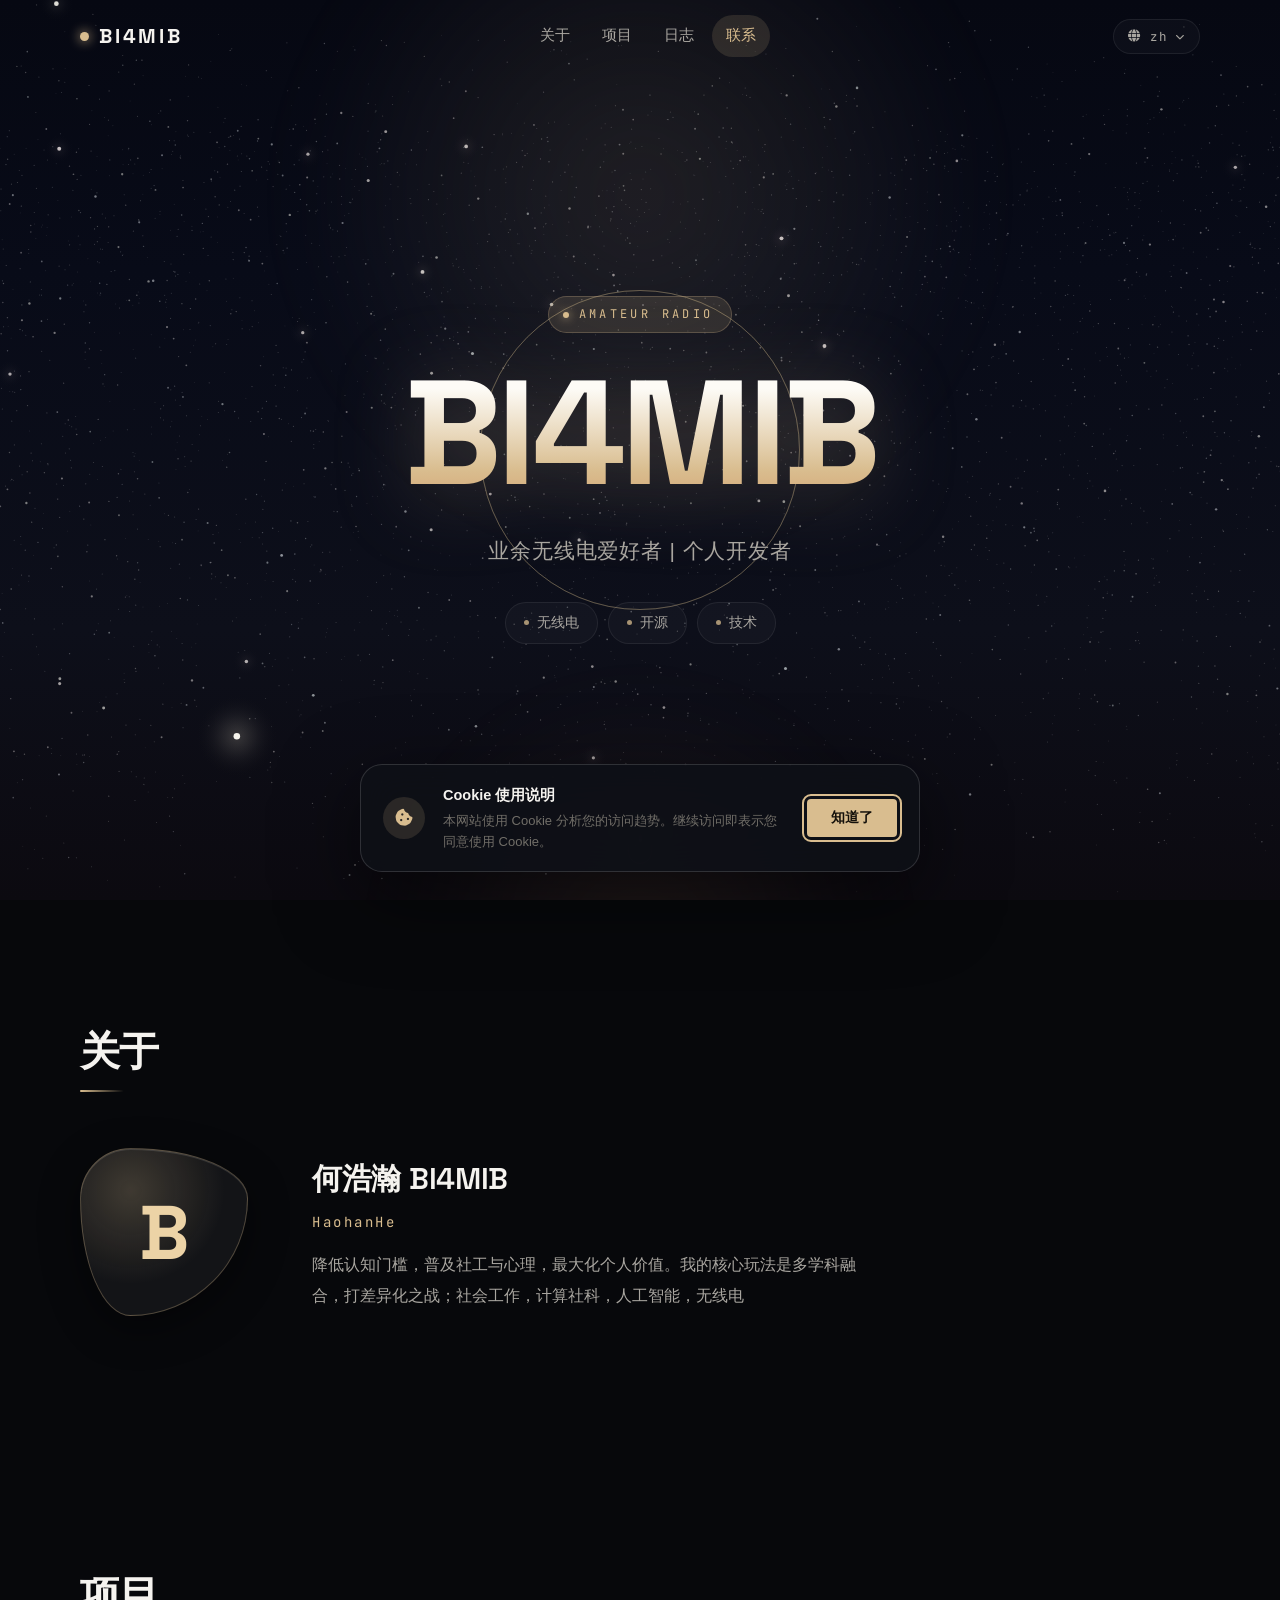
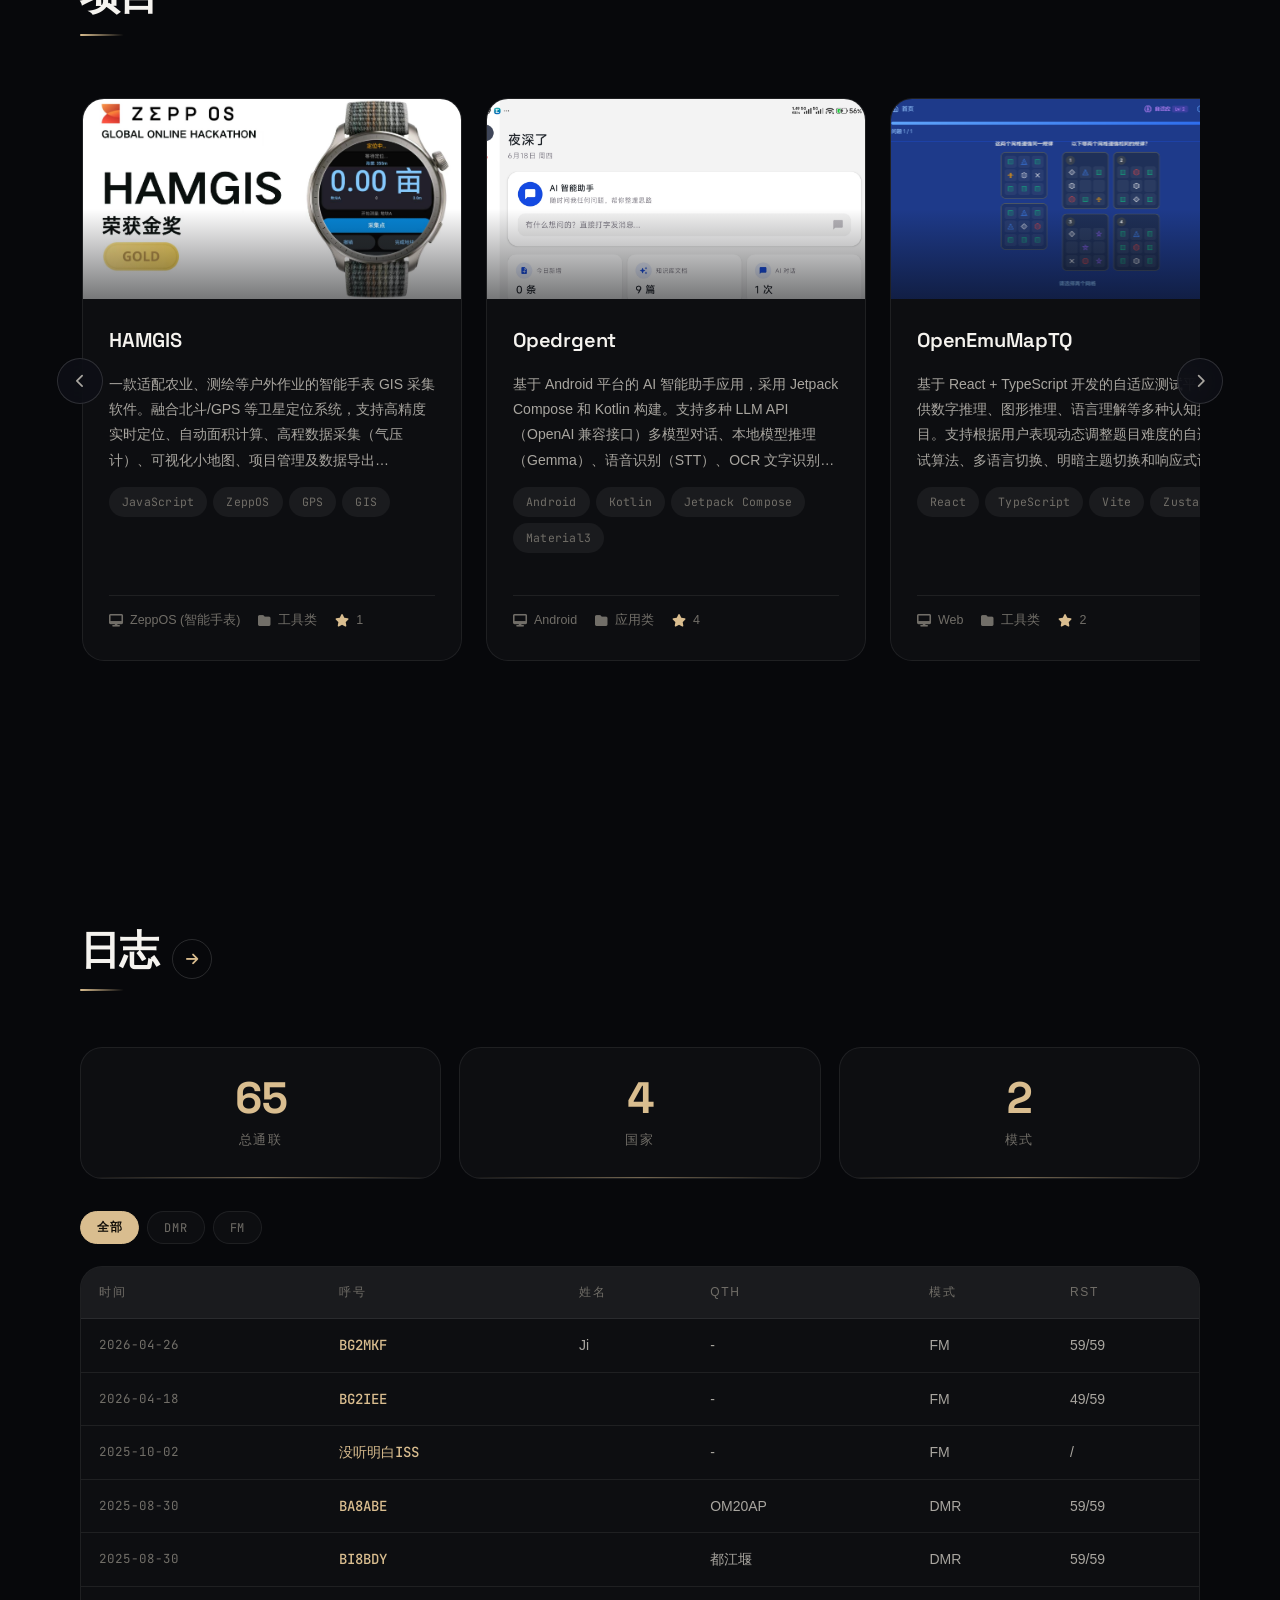
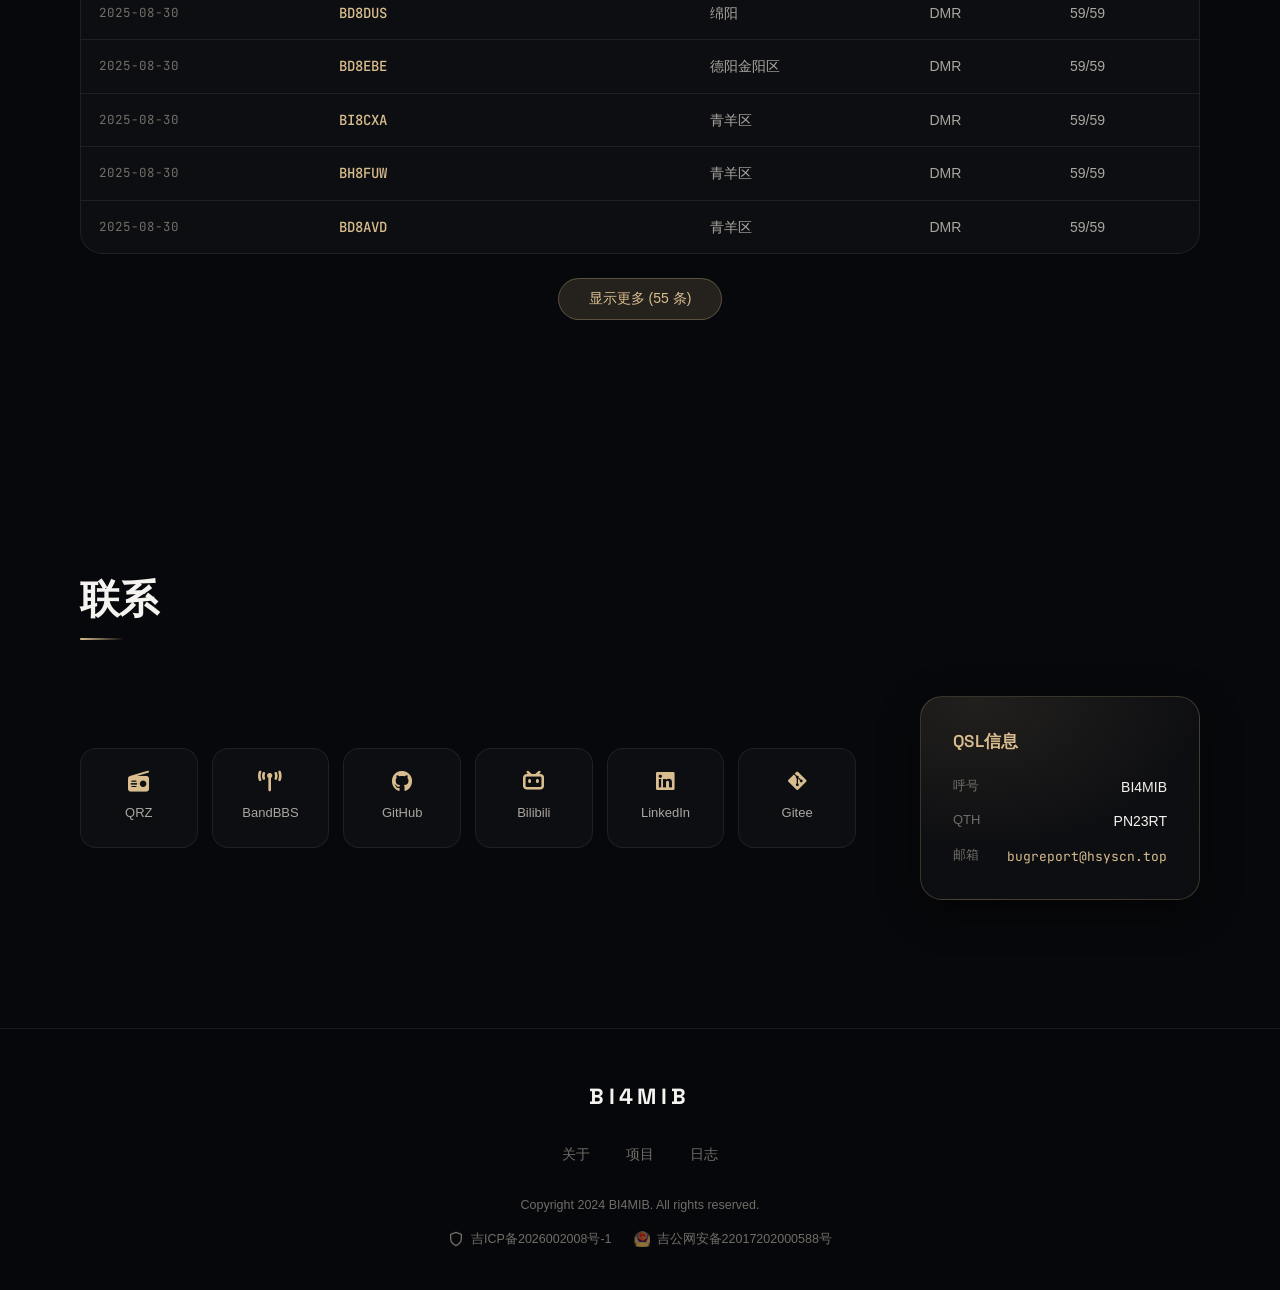
==== commit 0e6a575c: "Refresh: modern UI redesign + sync projects with GitHub (15 repos, real stars)" ====
--- a/index.html
+++ b/index.html
@@ -40,8 +40,11 @@
     <link rel="preconnect" href="https://cdnjs.cloudflare.com" crossorigin>
     <link rel="dns-prefetch" href="https://flagcdn.com">
     <link rel="stylesheet" href="https://cdnjs.cloudflare.com/ajax/libs/font-awesome/6.5.1/css/all.min.css" integrity="sha512-1PKOgEeU68CJ8K8pF/va8FsM3qMpLprZQX2mWQ4uWTl5iYV9XHnFT0zGzPGLo1BKR+BYbLH7X5MhS0kOHpXfvg==" crossorigin="anonymous" referrerpolicy="no-referrer">
-    <link rel="stylesheet" href="css/style.css?v=20261015">
-</head>
+    <link rel="stylesheet" href="css/style.css?v=20261015v2">
+<link rel="preconnect" href="https://fonts.googleapis.com">
+    <link rel="preconnect" href="https://fonts.gstatic.com" crossorigin>
+    <link href="https://fonts.googleapis.com/css2?family=Space+Grotesk:wght@400;500;600;700&family=JetBrains+Mono:wght@400;500&display=swap" rel="stylesheet">
+    </head>
 <body>
     <!-- Skip Navigation Link -->
     <a href="#main-content" class="skip-link">跳转到主要内容</a>
@@ -327,8 +330,8 @@
         </div>
     </div>
 
-    <script type="application/json" id="inline-projects">{"projects":[{"id":"hamgis","name":"HAMGIS","description":"一款适配农业、测绘等户外作业的智能手表 GIS 采集软件。融合北斗/GPS 等卫星定位系统，支持高精度实时定位、自动面积计算、高程数据采集（气压计）、可视化小地图、项目管理及数据导出（CSV/JSON/GeoJSON/KML）等功能。基于 Zepp OS 框架开发。","category":"工具类","platform":"ZeppOS (智能手表)","tags":["JavaScript","ZeppOS","GPS","GIS","北斗定位","气压计"],"downloads":18277,"stars":2,"links":{"github":"https://github.com/HaohanHe/HAMGIS"},"images":["1774270392249.jpg"],"status":"active","createdAt":"2026-03-23","updatedAt":"2026-04-21"},{"id":"opedrgent","name":"Opedrgent","description":"基于 Android 平台的 AI 智能助手应用，采用 Jetpack Compose 和 Kotlin 构建。支持多种 LLM API（OpenAI 兼容接口）多模型对话、本地模型推理（Gemma）、语音识别（STT）、OCR 文字识别、浏览器接管、知识发芽引擎（AI 洞察生成）、会议转录、深度研究、工具系统及会话记忆管理等功能。","category":"应用类","platform":"Android","tags":["Android","Kotlin","Jetpack Compose","Material3","LLM","STT","TTS","OCR","PDF","WebView","Tool Call","Local Model"],"downloads":0,"stars":1,"links":{"github":"https://github.com/HaohanHe/Opedrgent"},"images":["top.hsyscn.opedrgent.jpg"],"status":"active","createdAt":"2026-01-01","updatedAt":"2026-06-13"},{"id":"openemumaptq","name":"OpenEmuMapTQ","description":"基于 React + TypeScript 开发的自适应测试平台，提供数字推理、图形推理、语言理解等多种认知挑战题目。支持根据用户表现动态调整题目难度的自适应测试算法、多语言切换、明暗主题切换和响应式设计，适用于测评前的练习场景。","category":"工具类","platform":"Web","tags":["React","TypeScript","Vite","Zustand","Tailwind CSS","React Router"],"downloads":0,"stars":1,"links":{"github":"https://github.com/HaohanHe/OpenEmuMapTQ"},"images":["maptq.png"],"status":"active","createdAt":"2026-01-01","updatedAt":"2026-06-13"},{"id":"hrt-for-vela","name":"Hrt-for-Vela","description":"基于小米快应用 Vela 平台开发的小米手表位置显示应用。能实时获取手表的 GPS 位置信息，将其转换为业余无线电爱好者常用的 Maidenhead Locator 网格坐标格式，同时显示当前时间和经纬度坐标，方便火腿（HAM）在户外通联时报出位置。","category":"工具类","platform":"Android (小米手表)","tags":["JavaScript","快应用","Vela平台","小米手表","GPS","Maidenhead Locator"],"downloads":0,"stars":1,"links":{"github":"https://github.com/HaohanHe/Hrt-for-Vela"},"images":[],"status":"active","createdAt":"2026-01-01","updatedAt":"2026-06-13"},{"id":"rutype-for-zeppos","name":"RUtype-for-zeppos","description":"专为 ZeppOS 平台设计的俄语键盘输入法应用。支持在智能手表设备上输入俄文字符，提供完整的键盘界面与功能，包括大小写切换、预览区域、清除等操作。可作为系统输入法进行配置和使用。","category":"工具类","platform":"ZeppOS (智能手表)","tags":["JavaScript","ZeppOS","Keyboard","Input Method","Mobile App"],"downloads":0,"stars":4,"links":{"github":"https://github.com/HaohanHe/RUtype-for-zeppos"},"images":[],"status":"active","createdAt":"2026-01-01","updatedAt":"2026-06-13"},{"id":"hamgis-drop","name":"HAMGIS-drop","description":"Android 数据接收端应用，用于接收来自 HAMGIS 手表端的地理测量数据。提供 HTTP 服务器和 BLE 服务器两种数据接收方式，支持 CSV、JSON、GeoJSON 和 KML 多种格式导出，支持中/英/日国际化，采用 Material Design 3 UI 设计。","category":"工具类","platform":"Android","tags":["Android","Kotlin","Jetpack Compose","NanoHTTPD","BLE"],"downloads":0,"stars":0,"links":{"github":"https://github.com/HaohanHe/HAMGIS-drop"},"images":[],"status":"active","createdAt":"2026-01-01","updatedAt":"2026-06-13"},{"id":"haohanhe-github-io","name":"haohanhe.github.io","description":"个人综合信息门户网站，包含首页展示、信息门户入口、团队介绍、支付捐赠页面及心理测评等功能模块。采用响应式设计，集成轮播图、图片懒加载等交互效果，同时包含心理测试问卷和图像处理工具。","category":"应用类","platform":"Web","tags":["HTML5","CSS3","JavaScript","Responsive Design"],"downloads":0,"stars":4,"links":{"github":"https://github.com/HaohanHe/haohanhe.github.io"},"images":[],"status":"active","createdAt":"2026-01-01","updatedAt":"2026-06-13"},{"id":"father-participation-china","name":"father-participation-china","description":"\"父亲参与家庭教育\"主题实证研究的公开数据集及分析代码。基于中国东部地区家长调查数据，运用相关分析、回归分析、中介效应分析、结构方程模型等方法验证影响因素。研究发现认知和能力是主要预测因子，工作压力影响有限，且存在\"学历悖论\"现象——低学历父亲参与度反而更高。","category":"研究数据集 / 学术数据","platform":"CLI / 命令行工具","tags":["JavaScript","Node.js","Excel数据分析","统计学分析","数据可视化"],"downloads":0,"stars":0,"links":{"github":"https://github.com/HaohanHe/father-participation-china"},"images":[],"status":"active","createdAt":"2026-01-01","updatedAt":"2026-06-13"},{"id":"ai-guardian","name":"ai-guardian","description":"AI Guardian V2 是为 AI Agent（如 OpenClaw、AutoClaw）设计的系统级 EDR（终端检测与响应）安全系统。运行于操作系统内核态与用户态结合层，能够实时监控和阻断 AI Agent 的恶意操作（误删文件、执行危险代码等），防止 AI \"犯浑\"。具备跨平台支持（Windows/Linux）、AI 分析引擎和实时拦截能力。","category":"工具类","platform":"Desktop / 跨平台 (Windows/Linux)","tags":["Rust","TypeScript","Node.js","Electron","React","eBPF","C/C++","Windows Driver"],"downloads":0,"stars":15,"links":{"github":"https://github.com/HaohanHe/ai-guardian"},"images":[],"status":"active","createdAt":"2026-01-01","updatedAt":"2026-06-13"},{"id":"mujibot","name":"Mujibot","description":"轻量级个人 AI 助手引擎，专为低配置 ARM 设备（玩客云、树莓派等）设计。使用 Go 语言实现单二进制部署，空闲内存小于 10MB，启动迅速。支持 Telegram/Discord/飞书等多渠道接入，集成 OpenAI/Claude/Ollama 等 LLM 模型，具备工具系统（文件读写、命令执行、网页搜索）和长期记忆功能，提供 Web 调试界面。","category":"工具类 / 应用类","platform":"跨平台 (ARMv7/ARM64/x86_64, Linux/树莓派)","tags":["Go","Docker","Linux","ARM","RESTful API","LLM","AI","Multi-channel Bot","Web UI"],"downloads":0,"stars":0,"links":{"github":"https://github.com/HaohanHe/Mujibot"},"images":[],"status":"active","createdAt":"2026-01-01","updatedAt":"2026-06-13"},{"id":"hamradiotools","name":"HamRadiotools","description":"为业余无线电爱好者设计的 Android 全工具集应用。核心功能包括天线指向计算器（方位角计算+指南针可视化）、多地图集成（Google Maps/高德/腾讯/百度地图）、Maidenhead 定位系统转换（经纬度↔网格坐标）。采用现代 UI 设计，基于 Jetpack Compose + Kotlin 开发。","category":"工具类","platform":"Android","tags":["Android","Kotlin","Jetpack Compose","GPS","Compass","Map Integration"],"downloads":0,"stars":4,"links":{"github":"https://github.com/HaohanHe/HamRadiotools"},"images":[],"status":"active","createdAt":"2026-01-01","updatedAt":"2026-06-13"}],"total":11}</script>
-    <script src="js/sky.js?v=20261015" defer></script>
-    <script src="js/main.js?v=20261015" defer></script>
+    <script type="application/json" id="inline-projects">{"projects":[{"id":"hamgis","name":"HAMGIS","description":"一款适配农业、测绘等户外作业的智能手表 GIS 采集软件。融合北斗/GPS 等卫星定位系统，支持高精度实时定位、自动面积计算、高程数据采集（气压计）、可视化小地图、项目管理及数据导出（CSV/JSON/GeoJSON/KML）等功能。基于 Zepp OS 框架开发。","category":"工具类","platform":"ZeppOS (智能手表)","tags":["JavaScript","ZeppOS","GPS","GIS","北斗定位","气压计"],"downloads":18277,"stars":1,"links":{"github":"https://github.com/HaohanHe/HAMGIS"},"images":["1774270392249.jpg"],"status":"active","createdAt":"2026-03-23","updatedAt":"2026-04-21"},{"id":"opedrgent","name":"Opedrgent","description":"基于 Android 平台的 AI 智能助手应用，采用 Jetpack Compose 和 Kotlin 构建。支持多种 LLM API（OpenAI 兼容接口）多模型对话、本地模型推理（Gemma）、语音识别（STT）、OCR 文字识别、浏览器接管、知识发芽引擎（AI 洞察生成）、会议转录、深度研究、工具系统及会话记忆管理等功能。","category":"应用类","platform":"Android","tags":["Android","Kotlin","Jetpack Compose","Material3","LLM","STT","TTS","OCR","PDF","WebView","Tool Call","Local Model"],"downloads":0,"stars":4,"links":{"github":"https://github.com/HaohanHe/Opedrgent"},"images":["top.hsyscn.opedrgent.jpg"],"status":"active","createdAt":"2026-01-01","updatedAt":"2026-06-13"},{"id":"openemumaptq","name":"OpenEmuMapTQ","description":"基于 React + TypeScript 开发的自适应测试平台，提供数字推理、图形推理、语言理解等多种认知挑战题目。支持根据用户表现动态调整题目难度的自适应测试算法、多语言切换、明暗主题切换和响应式设计，适用于测评前的练习场景。","category":"工具类","platform":"Web","tags":["React","TypeScript","Vite","Zustand","Tailwind CSS","React Router"],"downloads":0,"stars":2,"links":{"github":"https://github.com/HaohanHe/OpenEmuMapTQ"},"images":["maptq.png"],"status":"active","createdAt":"2026-01-01","updatedAt":"2026-06-13"},{"id":"hrt-for-vela","name":"Hrt-for-Vela","description":"基于小米快应用 Vela 平台开发的小米手表位置显示应用。能实时获取手表的 GPS 位置信息，将其转换为业余无线电爱好者常用的 Maidenhead Locator 网格坐标格式，同时显示当前时间和经纬度坐标，方便火腿（HAM）在户外通联时报出位置。","category":"工具类","platform":"Android (小米手表)","tags":["JavaScript","快应用","Vela平台","小米手表","GPS","Maidenhead Locator"],"downloads":0,"stars":2,"links":{"github":"https://github.com/HaohanHe/Hrt-for-Vela"},"images":[],"status":"active","createdAt":"2026-01-01","updatedAt":"2026-06-13"},{"id":"rutype-for-zeppos","name":"RUtype-for-zeppos","description":"专为 ZeppOS 平台设计的俄语键盘输入法应用。支持在智能手表设备上输入俄文字符，提供完整的键盘界面与功能，包括大小写切换、预览区域、清除等。可作为系统输入法进行配置。","category":"工具类","platform":"ZeppOS (智能手表)","tags":["JavaScript","ZeppOS","Keyboard","Input Method","Mobile App"],"downloads":0,"stars":1,"links":{"github":"https://github.com/HaohanHe/RUtype-for-zeppos"},"images":[],"status":"active","createdAt":"2026-01-01","updatedAt":"2026-06-13"},{"id":"hamgis-drop","name":"HAMGIS-drop","description":"Android 数据接收端应用，用于接收来自 HAMGIS 手表端的地理测量数据。提供 HTTP 服务器和 BLE 服务器两种数据接收方式，支持 CSV、JSON、GeoJSON 和 KML 多种格式导出，支持中/英/日国际化，采用 Material Design 3 UI 设计。","category":"工具类","platform":"Android","tags":["Android","Kotlin","Jetpack Compose","NanoHTTPD","BLE"],"downloads":0,"stars":1,"links":{"github":"https://github.com/HaohanHe/HAMGIS-drop"},"images":[],"status":"active","createdAt":"2026-01-01","updatedAt":"2026-06-13"},{"id":"haohanhe-github-io","name":"haohanhe.github.io","description":"个人综合信息门户网站，包含首页展示、信息门户入口、团队介绍、支付捐赠页面及心理测评等功能模块。采用响应式设计，集成轮播图、图片懒加载等交互效果，同时包含心理测试问卷和图像处理工具。","category":"应用类","platform":"Web","tags":["HTML5","CSS3","JavaScript","Responsive Design"],"downloads":0,"stars":2,"links":{"github":"https://github.com/HaohanHe/haohanhe.github.io"},"images":[],"status":"active","createdAt":"2026-01-01","updatedAt":"2026-06-13"},{"id":"father-participation-china","name":"father-participation-china","description":"\"父亲参与家庭教育\"主题实证研究的公开数据集及分析代码。基于中国东部地区家长调查数据，运用相关分析、回归分析、中介效应分析、结构方程模型等方法验证影响因素。研究发现认知和能力是主要预测因子，工作压力影响有限，且存在\"学历悖论\"现象——低学历父亲参与度反而更高。","category":"研究数据集 / 学术数据","platform":"CLI / 命令行工具","tags":["JavaScript","Node.js","Excel数据分析","统计学分析","数据可视化"],"downloads":0,"stars":1,"links":{"github":"https://github.com/HaohanHe/father-participation-china"},"images":[],"status":"active","createdAt":"2026-01-01","updatedAt":"2026-06-13"},{"id":"ai-guardian","name":"AI Guardian V2","description":"AI Guardian V2 是为 AI Agent（如 OpenClaw、AutoClaw）设计的系统级 EDR（终端检测和响应）安全系统。运行于操作系统内核态与用户态结合层，能够实时监控并阻断 AI Agent 的恶意操作（误删文件、执行危险代码等），防止 AI \"犯浑\"。具备跨平台支持（Windows/Linux）、AI 分析引擎和实时拦截能力。","category":"工具类","platform":"Desktop / 跨平台 (Windows/Linux)","tags":["Rust","TypeScript","Node.js","Electron","React","eBPF","C/C++","Windows Driver"],"downloads":0,"stars":1,"links":{"github":"https://github.com/HaohanHe/ai-guardian"},"images":[],"status":"active","createdAt":"2026-01-01","updatedAt":"2026-06-13"},{"id":"mujibot","name":"Mujibot","description":"轻量级个人 AI 助手引擎，专为低配置 ARM 设备（玩客云、树莓派等）设计。使用 Go 语言实现单二进制部署，空闲内存小于 10MB，启动迅速。支持 Telegram/Discord/飞书等多渠道接入，集成 OpenAI/Claude/Ollama 等 LLM，具备工具系统（文件读写、命令执行、网页搜索）和长期记忆功能，提供 Web 调试界面。","category":"工具类 / 应用类","platform":"跨平台 (ARMv7/ARM64/x86_64, Linux/树莓派)","tags":["Go","Docker","Linux","ARM","RESTful API","LLM","AI","Multi-channel Bot","Web UI"],"downloads":0,"stars":1,"links":{"github":"https://github.com/HaohanHe/Mujibot"},"images":[],"status":"active","createdAt":"2026-01-01","updatedAt":"2026-06-13"},{"id":"hamradiotools","name":"HamRadiotools","description":"为业余无线电爱好者设计的 Android 全工具集应用。核心功能包括天线指向计算器（方位角计算+指南针可视化）、多地图集成（Google Maps/高德/腾讯/百度地图）、Maidenhead 定位系统转换（经纬度↔网格坐标）。采用现代 UI 设计，基于 Jetpack Compose + Kotlin 实现。","category":"工具类","platform":"Android","tags":["Android","Kotlin","Jetpack Compose","GPS","Compass","Map Integration"],"downloads":0,"stars":2,"links":{"github":"https://github.com/HaohanHe/HamRadiotools"},"images":[],"status":"active","createdAt":"2026-01-01","updatedAt":"2026-06-13"},{"id":"ataraproject-sim","name":"ataraproject-sim","description":"Atara（atarashii，取日语\"新\"之意）项目仿真程序——一个以独特命名参赛的作品。使用 Python 开发，用于项目流程与方案的仿真推演。","category":"参赛作品","platform":"Python / CLI","tags":["Python","Simulation","竞赛"],"downloads":0,"stars":0,"links":{"github":"https://github.com/HaohanHe/ataraproject-sim"},"images":[],"status":"active","createdAt":"2026-10-03","updatedAt":"2026-10-07"},{"id":"mbdsdr","name":"MBDSDR","description":"AI 驱动的 SDR 与 VNA 一体化系统：通过 MCP 协议向 LLM 暴露可调用工具，关键操作带人工审批门控。C++/Qt6 + Python + Flutter 跨端实现，让软件无线电与矢量网络分析进入 AI 可控时代。","category":"工具类 / 硬件类","platform":"跨平台 (C++/Qt6 + Flutter)","tags":["SDR","VNA","MCP","LLM","C++","Qt6","Python","Flutter","AI"],"downloads":0,"stars":1,"links":{"github":"https://github.com/HaohanHe/MBDSDR"},"images":[],"status":"active","createdAt":"2026-09-17","updatedAt":"2026-10-15"},{"id":"mfpv50c","name":"MFPV50C","description":"Minecraft FPV 模组——把 FPV 穿越机竞速搬进 MC（V me 50 的浪漫）。在方块世界里练习抬头、穿门、压弯，竞速计时与视角跟随一应俱全。","category":"游戏模组","platform":"Minecraft (Java)","tags":["Minecraft","Mod","FPV","Kotlin"],"downloads":0,"stars":1,"links":{"github":"https://github.com/HaohanHe/MFPV50C"},"images":[],"status":"active","createdAt":"2026-09-29","updatedAt":"2026-10-02"},{"id":"railway-commuting-japan","name":"Railway Commuting & Demographics in Japan","description":"日本铁路通勤与人口结构研究的复现包（SSDSE 2026 论文，Zenodo DOI）。基于日本公开统计数据的完整分析代码与数据，复现通勤模式与人口统计变量之间的关联发现。","category":"研究数据集 / 学术数据","platform":"Python / 学术复现","tags":["Python","复现研究","SSDSE","Zenodo","社会学"],"downloads":0,"stars":1,"links":{"github":"https://github.com/HaohanHe/Railway-Commuting-and-Demographics-in-Japan-Replication-Package"},"images":[],"status":"active","createdAt":"2026-08-13","updatedAt":"2026-09-26"}],"total":15}</script>
+    <script src="js/sky.js?v=20261015v2" defer></script>
+    <script src="js/main.js?v=20261015v2" defer></script>
 </body>
 </html>
--- a/css/style.css
+++ b/css/style.css
@@ -1,2316 +1,1303 @@
-/* ============================================
-   BI4MIB - Human-Centered Design System
-   温暖 · 有机 · 有呼吸感
-   ============================================ */
-
-/* 
- * 设计理念:
- * - 不是冷冰冰的科技展示，而是一个有温度的个人空间
- * - 留白是给思考的空间，不是浪费
- * - 动效服务于内容，不喧宾夺主
- * - 色彩来自自然：日落、大地、星空
- */
-
+/* ============================================================
+   BI4MIB — Design System v2
+   暗色 * 香槟金 * 玻璃质感 / 现代排版与留白体系
+   ============================================================ */
+
+/* ---------- Design Tokens ---------- */
 :root {
-    /* 核心色板 - 温暖的大地色系 */
-    --color-warm: #e8a87c;
-    --color-amber: #d4a574;
-    --color-sand: #c9b896;
-    --color-cream: #f5f0eb;
-
-    /* 中性色 */
-    --bg-deep: #0f0f0f;
-    --bg-rich: #1a1816;
-    --bg-surface: #242220;
-    --bg-elevated: #2d2a27;
-
-    /* 文字层级 */
-    --text-primary: #faf9f7;
-    --text-secondary: #a09a94;
-    --text-muted: #6b6560;
-
-    /* 强调色 - 温和但有存在感 */
-    --accent: #c9a86c;
-    --accent-soft: rgba(201, 168, 108, 0.12);
-    --accent-glow: rgba(201, 168, 108, 0.2);
-
-    /* 边框与分割 */
-    --border-subtle: rgba(250, 249, 247, 0.05);
-    --border-hover: rgba(250, 249, 247, 0.1);
-
-    /* 圆角 - 柔和但不圆润到无聊 */
-    --radius-sm: 6px;
-    --radius-md: 12px;
-    --radius-lg: 20px;
-
-    /* 过渡 - 缓慢而有质感 */
-    --ease-out-expo: cubic-bezier(0.16, 1, 0.3, 1);
-    --ease-out-quart: cubic-bezier(0.25, 1, 0.5, 1);
-    --duration-normal: 500ms;
-    --duration-slow: 800ms;
-    --duration-breathing: 10000ms;
+    /* 背景层 */
+    --bg-0: #07080b;
+    --bg-1: #0a0c11;
+    --bg-2: #0e1017;
+
+    /* 表面与描边 */
+    --surface: rgba(255, 255, 255, 0.028);
+    --surface-2: rgba(255, 255, 255, 0.05);
+    --surface-3: rgba(255, 255, 255, 0.08);
+    --line: rgba(255, 255, 255, 0.07);
+    --line-strong: rgba(255, 255, 255, 0.14);
+
+    /* 文本 */
+    --text-1: #f5f3ef;
+    --text-2: #a9a6a0;
+    --text-3: #716e68;
+
+    /* 品牌色：香槟金 + 暖橙 */
+    --gold: #d9bd8f;
+    --gold-strong: #ecd3a6;
+    --gold-dim: rgba(217, 189, 143, 0.14);
+    --warm: #e8a87c;
+    --amber: #d4a574;
+
+    /* 圆角 / 阴影 / 动效 */
+    --r-s: 10px;
+    --r-m: 16px;
+    --r-l: 22px;
+    --r-xl: 30px;
+    --shadow-s: 0 2px 12px rgba(0, 0, 0, 0.35);
+    --shadow-m: 0 12px 40px rgba(0, 0, 0, 0.45);
+    --shadow-l: 0 24px 80px rgba(0, 0, 0, 0.55);
+    --ease: cubic-bezier(0.22, 1, 0.36, 1);
+    --ease-io: cubic-bezier(0.65, 0, 0.35, 1);
 
     /* 字体 */
-    --font-display: 'SF Pro Display', -apple-system, 'Segoe UI', sans-serif;
-    --font-body: 'SF Pro Text', -apple-system, 'Segoe UI', sans-serif;
-    --font-mono: 'SF Mono', 'Fira Code', monospace;
-
-    /* 呼吸感 - 间距变量 */
-    --space-xs: 8px;
-    --space-sm: 16px;
-    --space-md: 24px;
-    --space-lg: 40px;
-    --space-xl: 64px;
-    --space-2xl: 100px;
-    --space-3xl: 160px;
-}
-
-/* ============================================
-   Reset & Base
-   ============================================ */
-
-*, *::before, *::after {
-    margin: 0;
-    padding: 0;
-    box-sizing: border-box;
-}
-
-html {
-    scroll-behavior: smooth;
-    font-size: 16px;
-    -webkit-text-size-adjust: 100%;
-}
+    --font-display: "Space Grotesk", "PingFang SC", "HarmonyOS Sans SC", "Microsoft YaHei", sans-serif;
+    --font-sans: -apple-system, BlinkMacSystemFont, "Segoe UI", "PingFang SC", "HarmonyOS Sans SC", "Hiragino Sans GB", "Microsoft YaHei", "Noto Sans SC", sans-serif;
+    --font-mono: "JetBrains Mono", ui-monospace, SFMono-Regular, Menlo, Consolas, monospace;
+}
+
+/* ---------- Reset / Base ---------- */
+* { margin: 0; padding: 0; box-sizing: border-box; }
+
+html { scroll-behavior: smooth; }
 
 body {
-    font-family: var(--font-body);
-    background: var(--bg-deep);
-    color: var(--text-primary);
-    line-height: 1.7;
-    letter-spacing: -0.01em;
+    font-family: var(--font-sans);
+    background: var(--bg-0);
+    color: var(--text-1);
+    line-height: 1.75;
+    min-height: 100vh;
+    -webkit-font-smoothing: antialiased;
+    text-rendering: optimizeLegibility;
     overflow-x: hidden;
-    -webkit-font-smoothing: antialiased;
-    -moz-osx-font-smoothing: grayscale;
-    position: relative;
-}
-
-body::after {
-    content: '';
+}
+
+/* 极光环境光 */
+body::before {
+    content: "";
     position: fixed;
     inset: 0;
-    background-image: url("data:image/svg+xml,%3Csvg viewBox='0 0 256 256' xmlns='http://www.w3.org/2000/svg'%3E%3Cfilter id='noise'%3E%3CfeTurbulence type='fractalNoise' baseFrequency='0.9' numOctaves='4' stitchTiles='stitch'/%3E%3C/filter%3E%3Crect width='100%25' height='100%25' filter='url(%23noise)'/%3E%3C/svg%3E");
-    opacity: 0.03;
+    background:
+        radial-gradient(60rem 40rem at 12% -8%, rgba(217, 189, 143, 0.07), transparent 60%),
+        radial-gradient(50rem 36rem at 92% 8%, rgba(232, 168, 124, 0.05), transparent 55%),
+        radial-gradient(46rem 46rem at 50% 108%, rgba(120, 140, 220, 0.05), transparent 60%),
+        var(--bg-0);
+    z-index: -2;
     pointer-events: none;
-    z-index: 9999;
-    mix-blend-mode: overlay;
-}
-
-::selection {
-    background: var(--accent-soft);
-    color: var(--text-primary);
-}
-
-/* ============================================
-   Typography Scale
-   ============================================ */
-
-h1, h2, h3, h4, h5, h6 {
+}
+
+/* 细网格纹理 */
+body::after {
+    content: "";
+    position: fixed;
+    inset: 0;
+    background-image:
+        linear-gradient(rgba(255, 255, 255, 0.016) 1px, transparent 1px),
+        linear-gradient(90deg, rgba(255, 255, 255, 0.016) 1px, transparent 1px);
+    background-size: 72px 72px;
+    mask-image: radial-gradient(ellipse 90% 70% at 50% 0%, #000 20%, transparent 75%);
+    z-index: -1;
+    pointer-events: none;
+}
+
+a { color: var(--gold); text-decoration: none; transition: color 0.25s var(--ease); }
+a:hover { color: var(--gold-strong); }
+p { color: var(--text-2); }
+h1 { line-height: 1.15; }
+
+::selection { background: rgba(217, 189, 143, 0.32); color: #fff; }
+
+::-webkit-scrollbar { width: 10px; height: 10px; }
+::-webkit-scrollbar-track { background: var(--bg-0); }
+::-webkit-scrollbar-thumb { background: rgba(255, 255, 255, 0.12); border-radius: 99px; border: 2px solid var(--bg-0); }
+::-webkit-scrollbar-thumb:hover { background: rgba(217, 189, 143, 0.4); }
+
+*:focus { outline: none; }
+*:focus-visible,
+a:focus-visible,
+button:focus-visible,
+[role="button"]:focus-visible,
+[role="option"]:focus-visible,
+[role="tab"]:focus-visible {
+    outline: 2px solid var(--gold);
+    outline-offset: 3px;
+    border-radius: 4px;
+}
+
+*:focus:not(:focus-visible) { outline: none; }
+
+.sr-only {
+    position: absolute;
+    width: 1px; height: 1px;
+    padding: 0; margin: -1px;
+    overflow: hidden;
+    clip: rect(0, 0, 0, 0);
+    white-space: nowrap;
+    border: 0;
+}
+
+.skip-link {
+    position: fixed;
+    top: -100%;
+    left: 50%;
+    transform: translateX(-50%);
+    z-index: 3000;
+    padding: 12px 28px;
+    background: var(--gold);
+    color: #14100a;
+    font-weight: 600;
+    font-size: 14px;
+    border-radius: 0 0 var(--r-m) var(--r-m);
+    transition: top 0.3s var(--ease);
+}
+.skip-link:focus { top: 0; color: #14100a; }
+
+/* ---------- Layout ---------- */
+.container {
+    width: min(1120px, calc(100% - 48px));
+    margin-inline: auto;
+}
+
+.section { padding: clamp(72px, 10vw, 128px) 0; position: relative; }
+
+.section-header { margin-bottom: clamp(36px, 5vw, 56px); }
+
+.section-title {
     font-family: var(--font-display);
-    line-height: 1.15;
+    font-size: clamp(26px, 4vw, 40px);
+    font-weight: 600;
     letter-spacing: -0.02em;
-    color: var(--text-primary);
-}
-
-p {
-    color: var(--text-secondary);
-}
-
-a {
-    color: var(--accent);
-    text-decoration: none;
-    transition: color var(--duration-normal) var(--ease-out-expo);
-}
-
-a:hover {
-    color: var(--color-warm);
-}
-
-/* ============================================
-   Layout Container
-   ============================================ */
-
-.container {
-    width: 100%;
-    max-width: 1100px;
-    margin: 0 auto;
-    padding: 0 clamp(20px, 5vw, 60px);
-}
-
-/* ============================================
-   Header & Navigation
-   ============================================ */
-
+    line-height: 1.2;
+    display: inline-block;
+    position: relative;
+    color: var(--text-1);
+}
+
+.section-title::after {
+    content: "";
+    display: block;
+    width: 44px;
+    height: 2px;
+    margin-top: 14px;
+    border-radius: 2px;
+    background: linear-gradient(90deg, var(--gold), transparent);
+}
+
+.section-subtitle {
+    margin-top: 14px;
+    color: var(--text-3);
+    font-size: 15px;
+    max-width: 56ch;
+}
+
+.section-title-link { display: inline-flex; align-items: center; gap: 14px; }
+.section-title-link:hover .section-title::after { width: 76px; transition: width 0.35s var(--ease); }
+.section-title-arrow {
+    width: 40px; height: 40px;
+    display: inline-flex;
+    align-items: center;
+    justify-content: center;
+    border-radius: 50%;
+    border: 1px solid var(--line-strong);
+    color: var(--gold);
+    font-size: 14px;
+    transition: all 0.3s var(--ease);
+}
+.section-title-link:hover .section-title-arrow {
+    background: var(--gold);
+    border-color: var(--gold);
+    color: #14100a;
+    transform: translateX(4px);
+}
+
+/* ---------- Header ---------- */
 .header {
     position: fixed;
-    top: 0;
-    left: 0;
-    right: 0;
-    z-index: 100;
+    inset: 0 0 auto 0;
+    z-index: 1000;
+    transition: background 0.4s var(--ease), border-color 0.4s var(--ease), backdrop-filter 0.4s var(--ease);
+    border-bottom: 1px solid transparent;
+}
+
+.header.scrolled {
+    background: rgba(7, 8, 11, 0.72);
+    -webkit-backdrop-filter: blur(18px) saturate(1.4);
+    backdrop-filter: blur(18px) saturate(1.4);
+    border-bottom-color: var(--line);
+}
+
+.header-inner {
+    width: min(1120px, calc(100% - 48px));
+    margin-inline: auto;
     height: 72px;
-    background: rgba(15, 15, 15, 0.85);
-    backdrop-filter: blur(20px) saturate(180%);
-    -webkit-backdrop-filter: blur(20px) saturate(180%);
-    border-bottom: 1px solid var(--border-subtle);
-    transition: background var(--duration-slow) var(--ease-out-expo);
-}
-
-.header.scrolled {
-    background: rgba(15, 15, 15, 0.95);
-}
-
-.header-inner {
-    height: 100%;
     display: flex;
     align-items: center;
     justify-content: space-between;
-    padding: 0 clamp(20px, 5vw, 48px);
+    gap: 24px;
 }
 
 .logo {
     font-family: var(--font-display);
-    font-size: 18px;
-    font-weight: 600;
-    letter-spacing: 0.08em;
-    text-transform: uppercase;
-    color: var(--text-primary);
-    text-decoration: none;
+    font-size: 20px;
+    font-weight: 700;
+    letter-spacing: 0.14em;
+    color: var(--text-1);
+    display: inline-flex;
+    align-items: center;
+    gap: 10px;
+}
+.logo::before {
+    content: "";
+    width: 9px; height: 9px;
+    border-radius: 50%;
+    background: var(--gold);
+    box-shadow: 0 0 12px var(--gold);
+    animation: logoPulse 2.6s ease-in-out infinite;
+}
+.logo:hover { color: var(--gold-strong); }
+
+@keyframes logoPulse {
+    0%, 100% { opacity: 1; transform: scale(1); }
+    50% { opacity: 0.55; transform: scale(0.82); }
 }
 
 .nav-list {
     display: flex;
-    gap: 32px;
+    align-items: center;
+    gap: 4px;
     list-style: none;
 }
 
 .nav-list a {
-    font-size: 14px;
-    font-weight: 500;
-    letter-spacing: 0.02em;
-    color: var(--text-secondary);
-    text-decoration: none;
-    position: relative;
-    padding: 4px 0;
-    transition: color var(--duration-normal) var(--ease-out-expo);
-}
-
-.nav-list a::after {
-    content: '';
-    position: absolute;
-    bottom: 0;
-    left: 0;
-    width: 0;
-    height: 1px;
-    background: var(--accent);
-    transition: width var(--duration-normal) var(--ease-out-expo);
-}
-
-.nav-list a:hover {
-    color: var(--text-primary);
-}
-
-.nav-list a:hover::after {
-    width: 100%;
-}
-
-.nav-list a.active {
-    color: var(--text-primary);
-}
-
-.nav-list a.active::after {
-    width: 100%;
-    background: var(--accent);
-}
-
-/* Language Switcher */
-.lang-switcher {
-    position: relative;
-}
+    display: block;
+    padding: 8px 14px;
+    font-size: 14.5px;
+    color: var(--text-2);
+    border-radius: 99px;
+    transition: color 0.25s var(--ease), background 0.25s var(--ease);
+}
+.nav-list a:hover { color: var(--text-1); background: var(--surface-2); }
+.nav-list a.active { color: var(--gold); background: var(--gold-dim); }
+
+/* 语言切换 */
+.lang-switcher { position: relative; }
 
 .lang-btn {
-    display: flex;
-    align-items: center;
-    gap: 6px;
+    display: inline-flex;
+    align-items: center;
+    gap: 8px;
     padding: 8px 14px;
-    background: transparent;
-    border: 1px solid var(--border-subtle);
-    border-radius: var(--radius-sm);
-    color: var(--text-secondary);
-    font-size: 13px;
+    font-family: var(--font-mono);
+    font-size: 12.5px;
+    letter-spacing: 0.06em;
+    color: var(--text-2);
+    background: var(--surface);
+    border: 1px solid var(--line);
+    border-radius: 99px;
     cursor: pointer;
-    transition: all var(--duration-normal) var(--ease-out-expo);
-}
-
-.lang-btn:hover {
-    border-color: var(--border-hover);
-    color: var(--text-primary);
-}
+    transition: all 0.25s var(--ease);
+}
+.lang-btn:hover { color: var(--text-1); border-color: var(--line-strong); background: var(--surface-2); }
+.lang-btn[aria-expanded="true"] { color: var(--gold); border-color: rgba(217, 189, 143, 0.4); background: var(--gold-dim); }
+.lang-chevron { font-size: 9px; transition: transform 0.3s var(--ease); }
+.lang-btn[aria-expanded="true"] .lang-chevron { transform: rotate(180deg); }
 
 .lang-dropdown {
     position: absolute;
     top: calc(100% + 10px);
     right: 0;
-    min-width: 130px;
-    background: var(--bg-elevated);
-    border: 1px solid var(--border-subtle);
-    border-radius: var(--radius-sm);
-    overflow: hidden;
+    min-width: 168px;
+    padding: 8px;
+    background: rgba(14, 16, 23, 0.92);
+    -webkit-backdrop-filter: blur(20px);
+    backdrop-filter: blur(20px);
+    border: 1px solid var(--line-strong);
+    border-radius: var(--r-m);
+    box-shadow: var(--shadow-m);
     opacity: 0;
     visibility: hidden;
-    transform: translateY(-8px);
-    transition: all var(--duration-normal) var(--ease-out-expo);
-    z-index: 200;
-}
-
-.lang-dropdown.active {
-    opacity: 1;
-    visibility: visible;
-    transform: translateY(0);
-}
+    transform: translateY(8px) scale(0.97);
+    transform-origin: top right;
+    transition: all 0.28s var(--ease);
+    z-index: 1100;
+}
+.lang-dropdown.active { opacity: 1; visibility: visible; transform: translateY(0) scale(1); }
 
 .lang-option {
-    display: block;
+    display: flex;
+    align-items: center;
+    justify-content: space-between;
+    gap: 12px;
     width: 100%;
-    padding: 12px 16px;
+    padding: 10px 12px;
+    font-family: var(--font-sans);
+    font-size: 14px;
+    color: var(--text-2);
     background: none;
     border: none;
-    color: var(--text-secondary);
-    font-size: 14px;
+    border-radius: var(--r-s);
+    cursor: pointer;
     text-align: left;
-    cursor: pointer;
-    transition: all 150ms ease;
-}
-
-.lang-option:hover {
-    background: var(--accent-soft);
-    color: var(--text-primary);
-}
-
-.lang-option.active {
-    color: var(--accent);
-}
-
-/* Mobile Menu */
+    transition: all 0.2s var(--ease);
+}
+.lang-option:hover { color: var(--text-1); background: var(--surface-2); }
+.lang-option.active { color: var(--gold); background: var(--gold-dim); }
+.lang-option.active::after { content: "\2713"; font-size: 12px; }
+
+/* 移动端菜单 */
 .menu-toggle {
     display: none;
     flex-direction: column;
     justify-content: center;
-    align-items: center;
-    width: 44px;
-    height: 44px;
-    background: none;
-    border: none;
+    gap: 5px;
+    width: 42px; height: 42px;
+    padding: 10px;
+    background: var(--surface);
+    border: 1px solid var(--line);
+    border-radius: 12px;
     cursor: pointer;
-    gap: 6px;
-}
-
-.menu-toggle span {
+}
+.menu-bar {
     display: block;
-    width: 20px;
+    width: 100%;
     height: 1.5px;
-    background: var(--text-primary);
-    transition: all var(--duration-normal) var(--ease-out-expo);
-    transform-origin: center;
-}
+    background: var(--text-1);
+    border-radius: 2px;
+    transition: all 0.35s var(--ease);
+}
+.menu-toggle.active .menu-bar:nth-child(1) { transform: translateY(6.5px) rotate(45deg); }
+.menu-toggle.active .menu-bar:nth-child(2) { opacity: 0; transform: scaleX(0); }
+.menu-toggle.active .menu-bar:nth-child(3) { transform: translateY(-6.5px) rotate(-45deg); }
 
 .mobile-overlay {
     position: fixed;
     inset: 0;
-    background: rgba(0, 0, 0, 0.6);
+    background: rgba(4, 5, 8, 0.6);
+    -webkit-backdrop-filter: blur(6px);
+    backdrop-filter: blur(6px);
     opacity: 0;
     visibility: hidden;
-    transition: all var(--duration-normal) var(--ease-out-expo);
-    z-index: 90;
-}
-
-.mobile-overlay.active {
-    opacity: 1;
-    visibility: visible;
-}
-
-/* Mobile Navigation Menu */
+    transition: all 0.35s var(--ease);
+    z-index: 1050;
+}
+.mobile-overlay.active { opacity: 1; visibility: visible; }
+
 .mobile-nav {
     position: fixed;
-    top: 60px;
-    left: 0;
-    right: 0;
-    bottom: 0;
-    background: var(--bg-rich);
-    transform: translateX(-100%);
-    transition: transform var(--duration-slow) var(--ease-out-expo);
-    z-index: 95;
-    overflow-y: auto;
-    padding: 40px 24px;
-}
-
-.mobile-nav.active {
-    transform: translateX(0);
-}
+    top: 0; right: 0;
+    width: min(320px, 84vw);
+    height: 100vh;
+    padding: 96px 32px 40px;
+    background: rgba(10, 12, 17, 0.96);
+    -webkit-backdrop-filter: blur(24px);
+    backdrop-filter: blur(24px);
+    border-left: 1px solid var(--line);
+    transform: translateX(100%);
+    transition: transform 0.45s var(--ease);
+    z-index: 1060;
+}
+.mobile-nav.active { transform: translateX(0); }
 
 .mobile-nav-list {
     list-style: none;
     display: flex;
     flex-direction: column;
-    gap: 8px;
-}
-
+    gap: 6px;
+}
 .mobile-nav-list a {
     display: block;
-    padding: 18px 24px;
-    font-size: 18px;
-    font-weight: 500;
-    color: var(--text-secondary);
-    text-decoration: none;
-    border-radius: var(--radius-md);
-    transition: all var(--duration-normal) var(--ease-out-expo);
-    letter-spacing: -0.01em;
-}
-
-.mobile-nav-list a:hover,
-.mobile-nav-list a:focus {
-    background: var(--bg-elevated);
-    color: var(--text-primary);
-    transform: translateX(8px);
-}
-
-@media (max-width: 800px) {
-    .nav {
-        display: none;
-    }
-
-    .header {
-        height: 60px;
-    }
-
-    .menu-toggle {
-        display: flex;
-        z-index: 1001;
-    }
-
-    .lang-switcher {
-        position: static;
-        z-index: 1000;
-    }
-
-    .lang-btn {
-        padding: 8px 12px;
-        font-size: 12px;
-    }
-
-    .lang-dropdown {
-        position: absolute;
-        top: calc(100% + 10px);
-        left: 50%;
-        right: auto;
-        transform: translateX(-50%) translateY(-8px);
-        z-index: 1001;
-    }
-
-    .lang-dropdown.active {
-        transform: translateX(-50%) translateY(0);
-    }
-}
-
-/* ============================================
-   Hero Section — 虚幻恍惚 · 濒死迷幻感
-   色相漂移 · 模糊呼吸 · 梦境深度
-   ============================================ */
-
+    padding: 14px 16px;
+    font-size: 17px;
+    color: var(--text-2);
+    border-radius: var(--r-m);
+    border: 1px solid transparent;
+    opacity: 0;
+    transform: translateX(16px);
+    transition: all 0.2s var(--ease);
+}
+.mobile-nav.active .mobile-nav-list a {
+    animation: navItemIn 0.5s var(--ease) forwards;
+}
+.mobile-nav.active .mobile-nav-list li:nth-child(1) a { animation-delay: 0.08s; }
+.mobile-nav.active .mobile-nav-list li:nth-child(2) a { animation-delay: 0.14s; }
+.mobile-nav.active .mobile-nav-list li:nth-child(3) a { animation-delay: 0.2s; }
+.mobile-nav.active .mobile-nav-list li:nth-child(4) a { animation-delay: 0.26s; }
+.mobile-nav.active .mobile-nav-list li:nth-child(5) a { animation-delay: 0.32s; }
+.mobile-nav.active .mobile-nav-list li:nth-child(6) a { animation-delay: 0.38s; }
+.mobile-nav-list a:hover { color: var(--text-1); background: var(--surface-2); border-color: var(--line); }
+
+@keyframes navItemIn {
+    to { opacity: 1; transform: translateX(0); }
+}
+
+/* ---------- Hero ---------- */
 .hero {
     position: relative;
-    min-height: 100vh;
+    min-height: 100svh;
     display: flex;
     flex-direction: column;
     align-items: center;
     justify-content: center;
     text-align: center;
-    padding: clamp(100px, 20vh, 180px) clamp(24px, 8vw, 80px) clamp(80px, 15vh, 140px);
-    background: #060812;
     overflow: hidden;
-}
-
-/* Starfield canvas replaces old CSS hero decorations */
-#starfield ~ .hero-glow,
-#starfield ~ .hero-glow--secondary,
-#starfield ~ .ripple-ring {
-    display: none !important;
-}
-
-.hero::before {
-    content: '';
-    display: none !important;
-    animation: heroAmbientPulse 16s ease-in-out infinite;
+    padding: 120px 24px 80px;
+}
+
+#starfield {
+    position: absolute;
+    inset: 0;
+    width: 100%;
+    height: 100%;
+    z-index: 0;
+    pointer-events: none;
+}
+
+.hero-glow {
+    position: absolute;
+    width: 56rem; height: 56rem;
+    top: -28%; left: 50%;
+    transform: translateX(-50%);
+    background: radial-gradient(circle, rgba(217, 189, 143, 0.12) 0%, transparent 55%);
+    filter: blur(40px);
     pointer-events: none;
     z-index: 0;
-}
-
-.hero::after {
-    content: '';
-    display: none !important;
+    animation: glowDrift 14s ease-in-out infinite alternate;
+}
+.hero-glow--secondary {
+    top: auto; bottom: -40%;
+    width: 40rem; height: 40rem;
+    background: radial-gradient(circle, rgba(232, 168, 124, 0.1) 0%, transparent 55%);
+    animation-delay: -7s;
+    animation-duration: 18s;
+}
+
+@keyframes glowDrift {
+    from { transform: translateX(-50%) translateY(0) scale(1); }
+    to { transform: translateX(-52%) translateY(40px) scale(1.08); }
+}
+
+.ripple-ring {
     position: absolute;
-    top: -20%;
-    left: -20%;
-    width: 140%;
-    height: 140%;
-    background:
-        radial-gradient(ellipse at 30% 40%, rgba(201, 168, 108, 0.10) 0%, transparent 50%),
-        radial-gradient(ellipse at 70% 55%, rgba(161, 140, 209, 0.08) 0%, transparent 45%),
-        radial-gradient(ellipse at 50% 75%, rgba(232, 168, 124, 0.06) 0%, transparent 40%);
-    filter: blur(80px);
-    animation: heroHueDrift 30s ease-in-out infinite;
+    top: 50%; left: 50%;
+    width: 320px; height: 320px;
+    margin: -160px 0 0 -160px;
+    border: 1px solid rgba(217, 189, 143, 0.16);
+    border-radius: 50%;
     pointer-events: none;
-    will-change: transform;
     z-index: 0;
-}
-
-.hero-glow {
-    position: absolute;
-    top: -30%;
-    left: 50%;
-    transform: translateX(-50%);
-    width: 160vw;
-    height: 120vh;
-    background: radial-gradient(
-        ellipse at center,
-        rgba(201, 168, 108, 0.12) 0%,
-        rgba(201, 168, 108, 0.04) 30%,
-        transparent 55%
-    );
-    pointer-events: none;
-    animation: heroGlowPulse 14s ease-in-out infinite;
-    will-change: transform, opacity;
-    z-index: 0;
-}
-
-.hero-glow--secondary {
-    top: -15%;
-    left: 35%;
-    width: 130vw;
-    height: 100vh;
-    background: radial-gradient(
-        ellipse at 40% 50%,
-        rgba(161, 140, 209, 0.08) 0%,
-        rgba(232, 168, 124, 0.05) 30%,
-        transparent 55%
-    );
-    animation: heroGlowPulse 20s ease-in-out 4s infinite;
-    z-index: 0;
-}
-
-.hero .ripple-ring {
-    position: absolute;
-    top: 50%;
-    left: 50%;
-    transform: translate(-50%, -50%);
-    border-radius: 50%;
-    border: 1px solid rgba(201, 168, 108, 0.15);
-    pointer-events: none;
-    animation: heroRipple 14s ease-out infinite;
-    z-index: 0;
-}
-
-.hero .ripple-ring:nth-child(4) {
-    animation-delay: 4.6s;
-    border-color: rgba(161, 140, 209, 0.12);
-}
-.hero .ripple-ring:nth-child(5) {
-    animation-delay: 9.2s;
-    border-color: rgba(232, 168, 124, 0.10);
+    animation: ripple 7s var(--ease-io) infinite;
+}
+.ripple-ring:nth-of-type(2) { animation-delay: 2.3s; }
+.ripple-ring:nth-of-type(3) { animation-delay: 4.6s; }
+
+@keyframes ripple {
+    0% { transform: scale(0.4); opacity: 0; }
+    12% { opacity: 0.9; }
+    100% { transform: scale(2.6); opacity: 0; }
 }
 
 .hero-content {
     position: relative;
-    z-index: 2;
-    max-width: 720px;
+    z-index: 1;
+    max-width: 880px;
+    display: flex;
+    flex-direction: column;
+    align-items: center;
+    gap: 26px;
 }
 
 .hero-eyebrow {
-    font-size: 11px;
-    font-weight: 500;
-    letter-spacing: 0.3em;
+    display: inline-flex;
+    align-items: center;
+    gap: 10px;
+    padding: 7px 18px 7px 14px;
+    font-family: var(--font-mono);
+    font-size: 12px;
+    letter-spacing: 0.28em;
     text-transform: uppercase;
-    color: var(--accent);
-    margin-bottom: clamp(24px, 5vw, 48px);
-    opacity: 0;
-    animation: heroFadeIn 2s var(--ease-out-expo) 0.3s forwards;
+    color: var(--gold);
+    background: var(--gold-dim);
+    border: 1px solid rgba(217, 189, 143, 0.25);
+    border-radius: 99px;
+}
+.hero-eyebrow::before {
+    content: "";
+    width: 6px; height: 6px;
+    border-radius: 50%;
+    background: var(--gold);
+    box-shadow: 0 0 10px var(--gold);
+    animation: logoPulse 2s ease-in-out infinite;
 }
 
 .hero-title {
-    font-size: clamp(60px, 14vw, 140px);
-    font-weight: 100;
-    letter-spacing: -0.05em;
-    line-height: 0.92;
-    margin-bottom: clamp(24px, 4vw, 40px);
-    color: transparent;
-    background: linear-gradient(
-        135deg,
-        #f5f0e1 0%,
-        #e8ddd0 30%,
-        #d4c5a9 60%,
-        #f5f0e1 100%
-    );
-    background-size: 200% 200%;
+    font-family: var(--font-display);
+    font-size: clamp(64px, 13vw, 148px);
+    font-weight: 700;
+    letter-spacing: -0.03em;
+    line-height: 1;
+    background: linear-gradient(180deg, #fdfbf6 20%, var(--gold) 75%, var(--amber));
     -webkit-background-clip: text;
     background-clip: text;
     -webkit-text-fill-color: transparent;
-    opacity: 0;
-    animation:
-        heroFadeIn 2.5s var(--ease-out-expo) 0.5s forwards,
-        heroTitleShimmer 10s ease-in-out 1s infinite;
-    text-shadow: none;
-    position: relative;
-    filter: drop-shadow(0 0 40px rgba(201, 168, 108, 0.15));
-}
-
-.hero-title::after {
-    content: 'BI4MIB';
-    position: absolute;
-    inset: 0;
-    font-size: inherit;
-    font-weight: inherit;
-    letter-spacing: inherit;
-    line-height: inherit;
-    color: rgba(201, 168, 108, 0.18);
-    filter: blur(50px);
-    z-index: -1;
-    animation: heroTitleGlow 12s ease-in-out infinite;
+    color: transparent;
+    filter: drop-shadow(0 8px 40px rgba(217, 189, 143, 0.25));
 }
 
 .hero-subtitle {
-    font-size: clamp(15px, 2.2vw, 19px);
-    font-weight: 300;
-    color: rgba(160, 154, 148, 0.8);
-    line-height: 1.9;
-    margin-bottom: clamp(32px, 6vw, 56px);
-    opacity: 0;
-    animation: heroFadeIn 2s var(--ease-out-expo) 0.8s forwards, heroTextBreathe 16s ease-in-out 3s infinite;
+    font-size: clamp(16px, 2.4vw, 21px);
+    font-weight: 400;
+    color: var(--text-2);
+    letter-spacing: 0.04em;
+    max-width: 34ch;
 }
 
 .hero-tags {
     display: flex;
-    gap: clamp(8px, 2vw, 14px);
+    flex-wrap: wrap;
     justify-content: center;
-    flex-wrap: wrap;
-    opacity: 0;
-    animation: heroFadeIn 1.8s var(--ease-out-expo) 1s forwards;
+    gap: 10px;
+    margin-top: 6px;
 }
 
 .tag {
+    display: inline-flex;
+    align-items: center;
+    gap: 8px;
     padding: 8px 18px;
-    background: transparent;
-    border: 1px solid rgba(201, 168, 108, 0.15);
-    border-radius: 100px;
-    font-size: 12px;
-    font-weight: 400;
-    color: rgba(201, 168, 108, 0.6);
-    letter-spacing: 0.05em;
-    transition: all 0.8s var(--ease-out-expo);
-    backdrop-filter: blur(4px);
-}
-
+    font-size: 13.5px;
+    color: var(--text-2);
+    background: var(--surface);
+    border: 1px solid var(--line);
+    border-radius: 99px;
+    transition: all 0.3s var(--ease);
+}
+.tag::before {
+    content: "";
+    width: 5px; height: 5px;
+    border-radius: 50%;
+    background: var(--gold);
+    opacity: 0.75;
+}
 .tag:hover {
-    border-color: rgba(201, 168, 108, 0.35);
-    color: rgba(201, 168, 108, 0.9);
-    background: rgba(201, 168, 108, 0.04);
-    box-shadow: 0 0 30px rgba(201, 168, 108, 0.06);
+    color: var(--text-1);
+    border-color: rgba(217, 189, 143, 0.45);
+    background: var(--gold-dim);
+    transform: translateY(-2px);
 }
 
 .scroll-indicator {
     position: absolute;
-    bottom: 48px;
+    bottom: 36px;
     left: 50%;
     transform: translateX(-50%);
-    opacity: 0;
-    animation: heroFadeIn 1s var(--ease-out-expo) 1.2s forwards;
-}
-
+    width: 24px; height: 38px;
+    border: 1.5px solid var(--line-strong);
+    border-radius: 99px;
+    z-index: 1;
+}
 .scroll-indicator span {
-    display: block;
-    width: 3px;
-    height: 3px;
-    background: rgba(201, 168, 108, 0.8);
-    border-radius: 50%;
-    animation: heroScrollDot 5s ease-in-out infinite;
-    box-shadow:
-        0 0 15px rgba(201, 168, 108, 0.5),
-        0 0 40px rgba(201, 168, 108, 0.2),
-        0 0 80px rgba(201, 168, 108, 0.1);
-}
-
-/* ============================================
-   Keyframes — 呼吸系统
-   ============================================ */
-
-@keyframes heroFadeIn {
-    from {
-        opacity: 0;
-        transform: translateY(20px);
-        filter: blur(6px);
-    }
-    to {
-        opacity: 1;
-        transform: translateY(0);
-        filter: blur(0);
-    }
-}
-
-@keyframes heroAmbientPulse {
-    0%, 100% {
-        opacity: 0.7;
-        transform: scale(1);
-    }
-    50% {
-        opacity: 1;
-        transform: scale(1.02);
-    }
-}
-
-@keyframes heroHueDrift {
-    0% {
-        transform: rotate(0deg) scale(1);
-        filter: blur(80px) hue-rotate(0deg);
-    }
-    33% {
-        transform: rotate(8deg) scale(1.03);
-        filter: blur(90px) hue-rotate(20deg);
-    }
-    66% {
-        transform: rotate(-4deg) scale(1.01);
-        filter: blur(75px) hue-rotate(40deg);
-    }
-    100% {
-        transform: rotate(0deg) scale(1);
-        filter: blur(80px) hue-rotate(60deg);
-    }
-}
-
-@keyframes heroGlowPulse {
-    0%, 100% {
-        opacity: 0.8;
-        transform: translateX(-50%) scale(1);
-    }
-    50% {
-        opacity: 1;
-        transform: translateX(-50%) scale(1.04);
-    }
-}
-
-@keyframes heroRipple {
-    0% {
-        width: 40px;
-        height: 40px;
-        opacity: 0.4;
-        border-width: 1px;
-    }
-    100% {
-        width: 1400px;
-        height: 1400px;
-        opacity: 0;
-        border-width: 1px;
-    }
-}
-
-@keyframes heroTitleShimmer {
-    0%, 100% {
-        background-position: 0% 50%;
-    }
-    50% {
-        background-position: 100% 50%;
-    }
-}
-
-@keyframes heroTitleGlow {
-    0%, 100% {
-        opacity: 0.5;
-        filter: blur(50px);
-    }
-    50% {
-        opacity: 0.8;
-        filter: blur(55px);
-    }
-}
-
-@keyframes heroTextBreathe {
-    0%, 100% {
-        opacity: 0.8;
-    }
-    50% {
-        opacity: 1;
-    }
-}
-
-@keyframes heroScrollDot {
-    0%, 100% {
-        opacity: 0.3;
-        transform: scale(1);
-        box-shadow:
-            0 0 10px rgba(201, 168, 108, 0.3),
-            0 0 25px rgba(201, 168, 108, 0.1);
-    }
-    50% {
-        opacity: 1;
-        transform: scale(3.5);
-        box-shadow:
-            0 0 15px rgba(201, 168, 108, 0.7),
-            0 0 50px rgba(201, 168, 108, 0.3),
-            0 0 100px rgba(201, 168, 108, 0.12);
-    }
-}
-
-@keyframes glassPulse {
-    0%, 100% {
-        box-shadow: 0 8px 32px rgba(0, 0, 0, 0.3), inset 0 1px 0 rgba(255, 255, 255, 0.1);
-    }
-    50% {
-        box-shadow: 0 8px 32px rgba(0, 0, 0, 0.3), inset 0 1px 0 rgba(255, 255, 255, 0.15), 0 0 30px rgba(201, 168, 108, 0.1);
-    }
-}
-
-/* ============================================
-   Sections - 统一的呼吸节奏
-   ============================================ */
-
-.section {
-    padding: clamp(100px, 18vh, 200px) 0;
-    position: relative;
-}
-
-.section + .section::before {
-    content: '';
     position: absolute;
-    top: 0;
-    left: 10%;
-    right: 10%;
-    height: 1px;
-    background: linear-gradient(
-        90deg,
-        transparent 0%,
-        rgba(201, 168, 108, 0.15) 30%,
-        rgba(201, 168, 108, 0.08) 50%,
-        rgba(201, 168, 108, 0.15) 70%,
-        transparent 100%
-    );
-}
-
-.section-header {
-    text-align: center;
-    margin-bottom: clamp(56px, 10vw, 112px);
-}
-
-.section-title-link {
-    display: inline-flex;
-    align-items: center;
-    gap: 12px;
-    text-decoration: none;
-    color: inherit;
-    transition: all 0.3s var(--ease-out);
-}
-
-.section-title-link:hover {
-    transform: translateX(8px);
-}
-
-.section-title-link:hover .section-title {
-    color: var(--accent);
-}
-
-.section-title-link .section-title-arrow {
-    font-size: 18px;
-    color: var(--accent);
-    opacity: 0;
-    transform: translateX(-10px);
-    transition: all 0.3s var(--ease-out-expo);
-}
-
-.section-title-link:hover .section-title-arrow {
-    opacity: 1;
-    transform: translateX(0);
-}
-
-.section-title {
-    font-size: clamp(28px, 5vw, 48px);
-    font-weight: 400;
-    letter-spacing: -0.03em;
-    color: var(--text-primary);
-    margin-bottom: 16px;
-}
-
-.hero-subtitle,
-.about-bio,
-.project-description,
-.review-excerpt,
-.blog-excerpt {
-    max-width: 65ch;
-}
-
-.section-subtitle {
-    font-size: 16px;
-    color: var(--text-muted);
-    max-width: 480px;
-    margin: 0 auto;
-    line-height: 1.8;
-}
-
-/* ============================================
-   About Section
-   ============================================ */
-
-.about {
-    background: var(--bg-deep);
-}
-
-.about-content {
-    display: grid;
-    grid-template-columns: auto 1fr;
-    gap: clamp(48px, 8vw, 96px);
-    align-items: center;
-    max-width: 900px;
-    margin: 0 auto;
-}
-
-.about-avatar {
-    justify-self: center;
-}
-
-.avatar-glass {
-    width: clamp(120px, 30vw, 180px);
-    aspect-ratio: 1 / 1;
-    height: auto;
-    border-radius: 50%;
-    background: linear-gradient(145deg, var(--bg-elevated), var(--bg-surface));
-    border: 1px solid rgba(201, 168, 108, 0.15);
-    display: flex;
-    align-items: center;
-    justify-content: center;
-    font-size: 64px;
-    font-weight: 300;
-    color: var(--accent);
-    box-shadow:
-        0 4px 30px rgba(0, 0, 0, 0.3),
-        0 0 60px rgba(201, 168, 108, 0.08),
-        inset 0 1px 0 rgba(255, 255, 255, 0.05);
-    transition: all 0.6s var(--ease-out-expo);
-}
-
-.avatar-glass:hover {
-    box-shadow:
-        0 4px 30px rgba(0, 0, 0, 0.3),
-        0 0 80px rgba(201, 168, 108, 0.15),
-        inset 0 1px 0 rgba(255, 255, 255, 0.05);
-    border-color: rgba(201, 168, 108, 0.25);
-}
-
-.about-info {
-    text-align: left;
-}
-
-.about-name {
-    font-size: clamp(28px, 4vw, 38px);
-    font-weight: 500;
-    margin-bottom: 8px;
-    letter-spacing: -0.02em;
-}
-
-.about-callsign {
-    font-size: 16px;
-    font-weight: 500;
-    color: var(--accent);
-    margin-bottom: 24px;
-    letter-spacing: 0.05em;
-}
-
-.about-bio {
-    font-size: 16px;
-    line-height: 1.8;
-    color: var(--text-secondary);
-}
-
-@media (max-width: 700px) {
-    .about-content {
-        grid-template-columns: 1fr;
-        text-align: center;
-        gap: 36px;
-    }
-    
-    .about-info {
-        text-align: center;
-    }
-}
-
-/* ============================================
-   Cards Grid - 内容优先
-   ============================================ */
-
-.reviews-grid,
-.blog-grid {
-    display: grid;
-    grid-template-columns: repeat(auto-fill, minmax(min(320px, 100%), 1fr));
-    gap: 24px;
-}
-
-/* 项目轮播 */
-.carousel-wrapper {
-    position: relative;
-    display: flex;
-    align-items: center;
-    gap: 0;
-}
-.carousel-track.projects-grid {
+    top: 7px; left: 50%;
+    width: 3px; height: 8px;
+    margin-left: -1.5px;
+    background: var(--gold);
+    border-radius: 99px;
+    animation: wheel 1.8s var(--ease-io) infinite;
+}
+@keyframes wheel {
+    0% { transform: translateY(0); opacity: 1; }
+    70% { transform: translateY(12px); opacity: 0; }
+    100% { transform: translateY(0); opacity: 0; }
+}
+
+/* ---------- 轮播（首页 featured / 项目） ---------- */
+.carousel-section { padding-top: clamp(48px, 6vw, 72px); }
+
+.carousel { position: relative; }
+
+.carousel-track {
     display: flex;
     gap: 24px;
     overflow-x: auto;
-    scroll-behavior: smooth;
     scroll-snap-type: x mandatory;
-    -webkit-overflow-scrolling: touch;
     scrollbar-width: none;
-    padding: 8px 0;
-    flex: 1;
-}
-.carousel-track.projects-grid::-webkit-scrollbar {
-    display: none;
-}
-
-.project-card,
-.review-card,
-.blog-card {
-    background: rgba(36, 34, 32, 0.6);
-    border: 1px solid var(--border-subtle);
-    border-radius: var(--radius-md);
-    padding: 24px;
-    transition: all 0.6s var(--ease-out-expo);
-    position: relative;
-    overflow: hidden;
-    backdrop-filter: blur(12px);
-    -webkit-backdrop-filter: blur(12px);
-    animation: cardRevealUp 0.7s var(--ease-out-expo) backwards;
-}
-
-/* 轮播模式下卡片固定宽度 */
-.carousel-track .project-card {
-    flex: 0 0 380px;
-    scroll-snap-align: start;
-    height: 420px;
-    display: flex;
-    flex-direction: column;
-}
-.carousel-track a.project-link {
-    flex: 0 0 380px;
-}
-
-.project-card:nth-child(1) { animation-delay: 0s; }
-.project-card:nth-child(2) { animation-delay: 0.1s; }
-.project-card:nth-child(3) { animation-delay: 0.2s; }
-.review-card:nth-child(1) { animation-delay: 0s; }
-.review-card:nth-child(2) { animation-delay: 0.1s; }
-.blog-card:nth-child(1) { animation-delay: 0s; }
-.blog-card:nth-child(2) { animation-delay: 0.1s; }
-
-@keyframes cardRevealUp {
-    from {
-        opacity: 0;
-        transform: translateY(30px);
-    }
-    to {
-        opacity: 1;
-        transform: translateY(0);
-    }
-}
-
-.project-card::before,
-.review-card::before,
-.blog-card::before {
-    content: '';
-    position: absolute;
-    inset: 0;
-    background: linear-gradient(
-        135deg,
-        transparent 0%,
-        rgba(201, 168, 108, 0.06) 100%
-    );
-    opacity: 0;
-    transition: opacity 0.6s var(--ease-out-expo);
-}
-
-.project-card::after,
-.review-card::after,
-.blog-card::after {
-    content: '';
-    position: absolute;
-    inset: -1px;
-    border-radius: var(--radius-md);
-    padding: 1px;
-    background: linear-gradient(135deg, rgba(201, 168, 108, 0) 0%, rgba(201, 168, 108, 0) 100%);
-    -webkit-mask: linear-gradient(#fff 0 0) content-box, linear-gradient(#fff 0 0);
-    -webkit-mask-composite: xor;
-    mask-composite: exclude;
-    opacity: 0;
-    transition: opacity 0.6s var(--ease-out-expo);
-    pointer-events: none;
-}
-
-.project-card:hover,
-.review-card:hover,
-.blog-card:hover {
-    border-color: rgba(201, 168, 108, 0.15);
-    transform: translateY(-6px);
-    box-shadow:
-        0 20px 60px rgba(0, 0, 0, 0.3),
-        0 0 40px rgba(201, 168, 108, 0.06);
-}
-
-.project-card:hover::before,
-.review-card:hover::before,
-.blog-card:hover::before {
-    opacity: 1;
-}
-
-.project-card:hover::after,
-.review-card:hover::after,
-.blog-card:hover::after {
-    background: linear-gradient(135deg, rgba(201, 168, 108, 0.3) 0%, rgba(161, 140, 209, 0.15) 100%);
-    opacity: 1;
-}
-
-/* 项目卡片可点击链接 */
-a.project-link {
-    display: block;
-    text-decoration: none;
-    color: inherit;
-    cursor: pointer;
-}
-a.project-link:hover {
-    color: inherit;
-}
-
-/* 轮播导航按钮 */
-.carousel-btn {
-    flex-shrink: 0;
-    width: 44px;
-    height: 44px;
-    border-radius: 50%;
-    border: 1px solid var(--border-subtle);
-    background: rgba(36, 34, 32, 0.8);
-    color: var(--text-muted);
-    font-size: 14px;
-    cursor: pointer;
-    display: flex;
-    align-items: center;
-    justify-content: center;
-    transition: all 0.3s ease;
-    backdrop-filter: blur(8px);
-    z-index: 2;
-}
-.carousel-btn:hover {
-    border-color: rgba(201, 168, 108, 0.3);
-    color: var(--accent);
-    background: rgba(201, 168, 108, 0.08);
-}
-.carousel-prev {
-    margin-right: 8px;
-}
-.carousel-next {
-    margin-left: 8px;
-}
-
-/* 移动端隐藏箭头，保留手势滑动 */
-@media (max-width: 768px) {
-    .carousel-btn { display: none; }
-    .carousel-track .project-card,
-    .carousel-track a.project-link {
-        flex: 0 0 300px;
-    }
-}
-
-.project-image {
-    width: 100%;
-    height: 160px;
-    background: var(--bg-elevated);
-    border-radius: var(--radius-sm);
-    margin-bottom: 16px;
-    overflow: hidden;
-    position: relative;
-    flex-shrink: 0;
-}
-
-.project-image img {
-    width: 100%;
-    height: 100%;
-    object-fit: cover;
-    object-position: center;
-}
-
-.project-placeholder {
-    font-size: 40px;
-    color: var(--text-muted);
-    opacity: 0.3;
-    display: flex;
-    align-items: center;
-    justify-content: center;
-    height: 100%;
-}
-
-.project-content {
-    flex: 1;
-    display: flex;
-    flex-direction: column;
-    min-width: 0;
-}
-
-.project-title,
-.review-title,
-.blog-title {
-    font-size: 17px;
-    font-weight: 600;
-    letter-spacing: -0.01em;
-    margin-bottom: 10px;
-    color: var(--text-primary);
-    position: relative;
-}
-
-.project-description,
-.review-excerpt,
-.blog-excerpt {
-    color: var(--text-muted);
-    font-size: 13px;
-    line-height: 1.6;
-    margin-bottom: 14px;
-    position: relative;
-    display: -webkit-box;
-    -webkit-line-clamp: 3;
-    -webkit-box-orient: vertical;
-    overflow: hidden;
-}
-
-.project-tags {
-    display: flex;
-    flex-wrap: wrap;
-    gap: 6px;
-    margin-bottom: 12px;
-}
-
-.project-tags .tag {
-    padding: 3px 10px;
-    font-size: 11px;
-    background: var(--accent-soft);
-    border-color: transparent;
-    color: var(--accent);
-}
-
-.project-meta {
-    display: flex;
-    gap: 16px;
-    color: var(--text-muted);
-    font-size: 12px;
-    margin-top: auto;
-    padding-top: 8px;
-}
-
-.project-meta i {
-    margin-right: 5px;
-    color: var(--accent);
-}
-
-.review-rating {
-    color: var(--color-warm);
-    font-size: 15px;
-    margin-bottom: 12px;
-    letter-spacing: 2px;
-}
-
-.blog-date {
-    font-size: 13px;
-    color: var(--text-muted);
-    margin-bottom: 8px;
-}
-
-/* ============================================
-   Carousel Section
-   ============================================ */
-
-.carousel-section {
-    padding: 60px 0;
-}
-
-.carousel {
-    position: relative;
-    width: 100%;
-    max-width: 960px;
-    margin: 0 auto;
-    overflow: hidden;
-    border-radius: var(--radius-lg);
-    background: rgba(36, 34, 32, 0.5);
-    border: 1px solid var(--border-subtle);
-    backdrop-filter: blur(10px);
-    -webkit-backdrop-filter: blur(10px);
-}
-
-.carousel-track {
-    display: flex;
-    transition: transform 0.6s var(--ease-out-expo);
-}
-
-.carousel-slide {
-    min-width: 100%;
-    position: relative;
-}
-
-.carousel-slide a {
-    display: block;
-    text-decoration: none;
-    color: inherit;
-}
-
-.carousel-image {
-    width: 100%;
-    height: 420px;
-    object-fit: cover;
-    display: block;
-}
-
-.carousel-placeholder {
-    width: 100%;
-    height: 420px;
-    background: linear-gradient(145deg, var(--bg-elevated), var(--bg-surface));
-    display: flex;
-    align-items: center;
-    justify-content: center;
-}
-
-.carousel-placeholder i {
-    font-size: 56px;
-    color: var(--text-muted);
-    opacity: 0.3;
-}
-
-.carousel-content {
-    position: absolute;
-    bottom: 0;
-    left: 0;
-    right: 0;
-    padding: 80px 40px 36px;
-    background: linear-gradient(to top, rgba(15, 15, 15, 0.95) 0%, transparent 100%);
-}
-
-.carousel-title {
-    font-size: 26px;
-    font-weight: 600;
-    color: #fff;
-    margin-bottom: 8px;
-    letter-spacing: -0.01em;
-}
-
-.carousel-excerpt {
-    font-size: 14px;
-    color: rgba(255, 255, 255, 0.7);
-    line-height: 1.6;
-}
+    padding: 6px 2px 10px;
+}
+.carousel-track::-webkit-scrollbar { display: none; }
 
 .carousel-btn {
     position: absolute;
     top: 50%;
     transform: translateY(-50%);
-    width: 42px;
-    height: 42px;
-    border: none;
+    z-index: 5;
+    width: 46px; height: 46px;
+    display: inline-flex;
+    align-items: center;
+    justify-content: center;
+    font-size: 14px;
+    color: var(--text-2);
+    background: rgba(14, 16, 23, 0.8);
+    -webkit-backdrop-filter: blur(12px);
+    backdrop-filter: blur(12px);
+    border: 1px solid var(--line-strong);
     border-radius: 50%;
-    background: rgba(255, 255, 255, 0.1);
-    backdrop-filter: blur(8px);
-    color: #fff;
-    font-size: 14px;
     cursor: pointer;
-    transition: all var(--duration-normal) var(--ease-out-expo);
-    z-index: 10;
-    display: flex;
-    align-items: center;
-    justify-content: center;
-}
-
+    transition: all 0.3s var(--ease);
+}
 .carousel-btn:hover {
-    background: var(--accent);
-    color: var(--bg-deep);
-}
-
-.carousel-prev { left: 20px; }
-.carousel-next { right: 20px; }
+    color: #14100a;
+    background: var(--gold);
+    border-color: var(--gold);
+    box-shadow: 0 6px 24px rgba(217, 189, 143, 0.35);
+}
+.carousel-prev { left: -23px; }
+.carousel-next { right: -23px; }
 
 .carousel-dots {
     display: flex;
     justify-content: center;
     gap: 8px;
-    padding: 20px;
-    position: absolute;
-    bottom: 16px;
-    left: 0;
-    right: 0;
-    z-index: 10;
-}
-
+    margin-top: 22px;
+}
 .carousel-dot {
-    width: 6px;
-    height: 6px;
-    border-radius: 50%;
-    background: rgba(255, 255, 255, 0.35);
+    width: 7px; height: 7px;
+    padding: 0;
+    background: var(--surface-3);
     border: none;
+    border-radius: 99px;
     cursor: pointer;
-    transition: all var(--duration-normal) var(--ease-out-expo);
-}
-
-.carousel-dot.active {
-    background: var(--accent);
-    width: 20px;
-    border-radius: 3px;
-}
-
-@media (max-width: 768px) {
-    .carousel-image,
-    .carousel-placeholder {
-        aspect-ratio: 16 / 9;
-        height: auto;
-    }
-
-    .carousel-content {
-        padding: 60px 24px 24px;
-    }
-
-    .carousel-title {
-        font-size: 20px;
-    }
-
-    .carousel-btn {
-        width: 36px;
-        height: 36px;
-    }
-}
-
-/* ============================================
-   Logs Section
-   ============================================ */
-
-.logs {
-    background: var(--bg-rich);
-}
-
-.logs-stats {
-    display: flex;
-    gap: 20px;
+    transition: all 0.35s var(--ease);
+}
+.carousel-dot.active { width: 26px; background: var(--gold); }
+
+.carousel-slide {
+    flex: 0 0 min(560px, 100%);
+    scroll-snap-align: start;
+    background: var(--surface);
+    border: 1px solid var(--line);
+    border-radius: var(--r-l);
+    overflow: hidden;
+}
+.carousel-image { width: 100%; height: 260px; object-fit: cover; display: block; }
+.carousel-placeholder {
+    height: 260px;
+    display: flex;
+    align-items: center;
     justify-content: center;
-    margin-bottom: 48px;
-    flex-wrap: wrap;
-}
-
-.log-stat {
-    text-align: center;
-    padding: 28px 40px;
-    background: rgba(36, 34, 32, 0.5);
-    border: 1px solid var(--border-subtle);
-    border-radius: var(--radius-md);
-    min-width: 140px;
-    backdrop-filter: blur(10px);
-    -webkit-backdrop-filter: blur(10px);
-    transition: all 0.5s var(--ease-out-expo);
-    position: relative;
-    overflow: hidden;
-}
-
-.log-stat::after {
-    content: '';
+    font-size: 44px;
+    color: var(--text-3);
+    background: linear-gradient(135deg, var(--bg-2), var(--bg-1));
+}
+.carousel-content { padding: 28px 30px 32px; }
+.carousel-title {
+    font-family: var(--font-display);
+    font-size: 22px;
+    font-weight: 600;
+    color: var(--text-1);
+    margin-bottom: 10px;
+}
+.carousel-excerpt { font-size: 15px; color: var(--text-2); }
+
+.carousel-wrapper { position: relative; }
+
+/* ---------- 关于 ---------- */
+.about-content {
+    display: grid;
+    grid-template-columns: auto 1fr;
+    gap: clamp(32px, 5vw, 64px);
+    align-items: center;
+}
+
+.avatar-glass {
+    width: clamp(120px, 16vw, 168px);
+    aspect-ratio: 1;
+    display: flex;
+    align-items: center;
+    justify-content: center;
+    font-family: var(--font-display);
+    font-size: clamp(56px, 8vw, 76px);
+    font-weight: 700;
+    color: var(--gold-strong);
+    background:
+        radial-gradient(circle at 30% 25%, rgba(217, 189, 143, 0.22), transparent 55%),
+        var(--surface-2);
+    border: 1px solid rgba(217, 189, 143, 0.3);
+    border-radius: 30% 70% 70% 30% / 30% 30% 70% 70%;
+    box-shadow: var(--shadow-m), inset 0 1px 0 rgba(255, 255, 255, 0.12);
+    animation: blobMorph 12s ease-in-out infinite;
+}
+
+@keyframes blobMorph {
+    0%, 100% { border-radius: 30% 70% 70% 30% / 30% 30% 70% 70%; }
+    33% { border-radius: 62% 38% 42% 58% / 55% 62% 38% 45%; }
+    66% { border-radius: 42% 58% 66% 34% / 38% 45% 55% 62%; }
+}
+
+.about-name {
+    font-family: var(--font-display);
+    font-size: clamp(22px, 3vw, 30px);
+    font-weight: 600;
+    color: var(--text-1);
+    letter-spacing: -0.01em;
+}
+
+.about-callsign {
+    font-family: var(--font-mono);
+    font-size: 14px;
+    letter-spacing: 0.18em;
+    color: var(--gold);
+    margin: 4px 0 16px;
+}
+
+.about-bio {
+    font-size: 16px;
+    line-height: 1.9;
+    color: var(--text-2);
+    max-width: 62ch;
+}
+
+/* ---------- 液态光泽（卡片悬浮） ---------- */
+.liquid-shine { position: relative; overflow: hidden; }
+.liquid-shine::after {
+    content: "";
     position: absolute;
     inset: 0;
-    background: radial-gradient(circle at 50% 0%, rgba(201, 168, 108, 0.08) 0%, transparent 70%);
+    background: radial-gradient(
+        18rem 18rem at var(--mouse-x, 50%) var(--mouse-y, 50%),
+        rgba(255, 255, 255, 0.07),
+        transparent 60%
+    );
     opacity: 0;
-    transition: opacity 0.5s var(--ease-out-expo);
-}
-
-.log-stat:hover {
-    transform: translateY(-4px);
-    border-color: rgba(201, 168, 108, 0.15);
-    box-shadow: 0 12px 40px rgba(0, 0, 0, 0.2), 0 0 30px rgba(201, 168, 108, 0.05);
-}
-
-.log-stat:hover::after {
-    opacity: 1;
+    transition: opacity 0.45s var(--ease);
+    pointer-events: none;
+}
+.liquid-shine:hover::after { opacity: 1; }
+
+/* ---------- 项目卡片 ---------- */
+.projects-grid { scroll-padding-left: 2px; }
+
+.project-card {
+    flex: 0 0 380px;
+    scroll-snap-align: start;
+    display: flex;
+    flex-direction: column;
+    background: var(--surface);
+    border: 1px solid var(--line);
+    border-radius: var(--r-l);
+    overflow: hidden;
+    transition: transform 0.45s var(--ease), border-color 0.45s var(--ease), box-shadow 0.45s var(--ease);
+}
+.project-card:hover {
+    transform: translateY(-8px);
+    border-color: rgba(217, 189, 143, 0.4);
+    box-shadow: var(--shadow-l), 0 0 0 1px rgba(217, 189, 143, 0.12);
+}
+
+.project-image {
+    position: relative;
+    height: 200px;
+    overflow: hidden;
+    background: linear-gradient(135deg, var(--bg-2), var(--bg-1));
+}
+.project-image img {
+    width: 100%; height: 100%;
+    object-fit: cover;
+    display: block;
+    transition: transform 0.7s var(--ease);
+}
+.project-card:hover .project-image img { transform: scale(1.06); }
+.project-image::after {
+    content: "";
+    position: absolute;
+    inset: 0;
+    background: linear-gradient(180deg, transparent 55%, rgba(7, 8, 11, 0.55));
+    pointer-events: none;
+}
+
+.project-placeholder {
+    position: absolute;
+    inset: 0;
+    display: flex;
+    align-items: center;
+    justify-content: center;
+    font-family: var(--font-display);
+    font-size: 76px;
+    font-weight: 700;
+    color: transparent;
+    background: linear-gradient(160deg, rgba(217, 189, 143, 0.16), rgba(232, 168, 124, 0.08) 60%, transparent);
+    -webkit-background-clip: text;
+    background-clip: text;
+}
+
+.project-content {
+    display: flex;
+    flex-direction: column;
+    gap: 14px;
+    padding: 24px 26px 28px;
+    flex: 1;
+}
+
+.project-title {
+    font-family: var(--font-display);
+    font-size: 20px;
+    font-weight: 600;
+    letter-spacing: -0.01em;
+    color: var(--text-1);
+}
+
+.project-description {
+    font-size: 14px;
+    line-height: 1.8;
+    color: var(--text-2);
+    display: -webkit-box;
+    -webkit-line-clamp: 4;
+    -webkit-box-orient: vertical;
+    overflow: hidden;
+}
+
+.project-tags {
+    display: flex;
+    flex-wrap: wrap;
+    gap: 6px;
+}
+.project-tags .tag {
+    padding: 4px 12px;
+    font-family: var(--font-mono);
+    font-size: 11.5px;
+    letter-spacing: 0.02em;
+    color: var(--text-3);
+    background: var(--surface-2);
+    border-color: transparent;
+}
+.project-tags .tag::before { display: none; }
+.project-tags .tag:hover { transform: none; }
+
+.project-meta {
+    display: flex;
+    flex-wrap: wrap;
+    gap: 6px 18px;
+    margin-top: auto;
+    padding-top: 14px;
+    border-top: 1px solid var(--line);
+    font-size: 12.5px;
+    color: var(--text-3);
+}
+.project-meta span { display: inline-flex; align-items: center; gap: 7px; }
+.project-meta .fa-star { color: var(--gold); }
+
+a.project-link { color: inherit; display: flex; }
+a.project-link:hover { color: inherit; }
+
+/* ---------- 评测 ---------- */
+.reviews-grid {
+    display: grid;
+    grid-template-columns: repeat(auto-fill, minmax(300px, 1fr));
+    gap: 22px;
+}
+
+.review-card {
+    padding: 28px;
+    background: var(--surface);
+    border: 1px solid var(--line);
+    border-radius: var(--r-l);
+    transition: transform 0.4s var(--ease), border-color 0.4s var(--ease);
+}
+.review-card:hover { transform: translateY(-5px); border-color: var(--line-strong); }
+
+.review-header {
+    display: flex;
+    align-items: flex-start;
+    justify-content: space-between;
+    gap: 16px;
+    margin-bottom: 12px;
+}
+.review-title { font-size: 17px; font-weight: 600; color: var(--text-1); }
+.review-rating { color: var(--gold); letter-spacing: 3px; font-size: 14px; white-space: nowrap; }
+.review-excerpt { font-size: 14px; color: var(--text-2); }
+
+/* ---------- 日志区 ---------- */
+.logs-stats {
+    display: grid;
+    grid-template-columns: repeat(3, 1fr);
+    gap: 18px;
+    margin-bottom: 32px;
+}
+
+.log-stat {
+    position: relative;
+    padding: 26px 20px;
+    text-align: center;
+    background: var(--surface);
+    border: 1px solid var(--line);
+    border-radius: var(--r-l);
+    overflow: hidden;
+    transition: border-color 0.35s var(--ease), transform 0.35s var(--ease);
+}
+.log-stat:hover { border-color: rgba(217, 189, 143, 0.35); transform: translateY(-3px); }
+.log-stat::before {
+    content: "";
+    position: absolute;
+    inset: auto 0 0 0;
+    height: 1px;
+    background: linear-gradient(90deg, transparent, rgba(217, 189, 143, 0.5), transparent);
 }
 
 .stat-value {
     display: block;
-    font-size: 42px;
-    font-weight: 300;
-    letter-spacing: -0.03em;
-    color: var(--accent);
-    margin-bottom: 4px;
-}
-
+    font-family: var(--font-display);
+    font-size: clamp(30px, 4vw, 44px);
+    font-weight: 700;
+    letter-spacing: -0.02em;
+    color: var(--gold);
+    line-height: 1.1;
+    font-variant-numeric: tabular-nums;
+}
 .stat-label {
-    font-size: 13px;
-    color: var(--text-muted);
+    display: block;
+    margin-top: 8px;
+    font-size: 12.5px;
+    letter-spacing: 0.14em;
     text-transform: uppercase;
-    letter-spacing: 0.05em;
+    color: var(--text-3);
+}
+
+@keyframes glassPulse {
+    0%, 100% { box-shadow: var(--shadow-s); }
+    50% { box-shadow: 0 0 0 1px rgba(217, 189, 143, 0.16), 0 8px 34px rgba(217, 189, 143, 0.1); }
 }
 
 .logs-table-wrapper {
-    overflow-x: auto;
-    background: rgba(36, 34, 32, 0.5);
-    border: 1px solid var(--border-subtle);
-    border-radius: var(--radius-md);
-    backdrop-filter: blur(10px);
-    -webkit-backdrop-filter: blur(10px);
+    border: 1px solid var(--line);
+    border-radius: var(--r-l);
+    background: var(--surface);
+    overflow: hidden;
 }
 
 .logs-table {
     width: 100%;
     border-collapse: collapse;
-}
-
-.logs-table th,
-.logs-table td {
-    padding: 16px 24px;
+    font-size: 14px;
+}
+.logs-table thead th {
+    padding: 15px 18px;
+    font-size: 12px;
+    font-weight: 500;
+    letter-spacing: 0.14em;
+    text-transform: uppercase;
     text-align: left;
-    border-bottom: 1px solid var(--border-subtle);
-    transition: background 0.3s ease;
-}
-
-.logs-table th {
-    color: var(--text-muted);
+    color: var(--text-3);
+    background: var(--surface-2);
+    border-bottom: 1px solid var(--line);
+    white-space: nowrap;
+}
+.logs-table tbody td {
+    padding: 14px 18px;
+    color: var(--text-2);
+    border-bottom: 1px solid var(--line);
+    white-space: nowrap;
+}
+.logs-table tbody tr:last-child td { border-bottom: none; }
+.logs-table tbody tr { transition: background 0.25s var(--ease); }
+.logs-table tbody tr:hover { background: var(--surface-2); }
+.logs-table tbody td:first-child {
+    font-family: var(--font-mono);
+    font-size: 12.5px;
+    color: var(--text-3);
+}
+.logs-table tbody td:nth-child(2) {
+    font-family: var(--font-mono);
+    color: var(--gold);
     font-weight: 500;
-    font-size: 11px;
-    text-transform: uppercase;
-    letter-spacing: 0.08em;
-    background: rgba(201, 168, 108, 0.03);
-}
-
-.logs-table td {
-    color: var(--text-secondary);
+}
+
+.logs-mode-filter {
+    display: flex;
+    flex-wrap: wrap;
+    gap: 8px;
+    margin-bottom: 22px;
+}
+
+.log-mode-pill {
+    padding: 7px 16px;
+    font-family: var(--font-mono);
+    font-size: 12px;
+    letter-spacing: 0.06em;
+    color: var(--text-3);
+    background: var(--surface);
+    border: 1px solid var(--line);
+    border-radius: 99px;
+    cursor: pointer;
+    transition: all 0.25s var(--ease);
+}
+.log-mode-pill:hover { color: var(--text-1); border-color: var(--line-strong); }
+.log-mode-pill.active {
+    color: #14100a;
+    background: var(--gold);
+    border-color: var(--gold);
+    font-weight: 600;
+}
+
+.logs-show-more { display: flex;
+    justify-content: center;
+    margin-top: 24px;
+}
+.logs-show-more-btn {
+    padding: 11px 30px;
     font-size: 14px;
-}
-
-.logs-table tbody tr:nth-child(even) {
-    background: rgba(255, 255, 255, 0.015);
-}
-
-.logs-table tbody tr:last-child td {
-    border-bottom: none;
-}
-
-.logs-table tbody tr {
-    transition: all 0.3s ease;
-}
-
-.logs-table tbody tr:hover {
-    background: rgba(201, 168, 108, 0.06);
-    box-shadow: inset 3px 0 0 var(--accent);
-}
-
-@media (max-width: 768px) {
-    .log-stat {
-        padding: 20px 28px;
-    }
-
-    .stat-value {
-        font-size: 32px;
-    }
-
-    .logs-table thead {
-        display: none;
-    }
-
-    .logs-table, .logs-table tbody, .logs-table tr, .logs-table td {
-        display: block;
-        width: 100%;
-    }
-
-    .logs-table tr {
-        margin-bottom: 16px;
-        border: 1px solid var(--border-subtle);
-        border-radius: var(--radius-md);
-        padding: 12px;
-        background: var(--bg-surface);
-    }
-
-    .logs-table td {
-        text-align: right;
-        padding: 8px 8px 8px 40%;
-        position: relative;
-        border-bottom: 1px solid rgba(255,255,255,0.05);
-    }
-
-    .logs-table td:last-child {
-        border-bottom: none;
-    }
-
-    .logs-table td::before {
-        content: attr(data-label);
-        position: absolute;
-        left: 8px;
-        top: 50%;
-        transform: translateY(-50%);
-        font-size: 11px;
-        text-transform: uppercase;
-        color: var(--text-muted);
-        letter-spacing: 0.08em;
-    }
-}
-
-/* ============================================
-   Logs Mode Filter & Show More
-   ============================================ */
-
-.logs-mode-filter {
-    display: flex;
-    gap: 8px;
-    margin-bottom: 20px;
+    color: var(--gold);
+    background: var(--gold-dim);
+    border: 1px solid rgba(217, 189, 143, 0.3);
+    border-radius: 99px;
+    cursor: pointer;
+    transition: all 0.3s var(--ease);
+}
+.logs-show-more-btn:hover {
+    color: #14100a;
+    background: var(--gold);
+    box-shadow: 0 6px 24px rgba(217, 189, 143, 0.3);
+}
+
+/* ---------- 博客 ---------- */
+.blog-grid {
+    display: grid;
+    grid-template-columns: repeat(auto-fill, minmax(300px, 1fr));
+    gap: 22px;
+}
+.blog-card {
+    padding: 26px;
+    background: var(--surface);
+    border: 1px solid var(--line);
+    border-radius: var(--r-l);
+    transition: transform 0.4s var(--ease), border-color 0.4s var(--ease);
+}
+.blog-card:hover { transform: translateY(-5px); border-color: var(--line-strong); }
+.blog-date {
+    font-family: var(--font-mono);
+    font-size: 12px;
+    letter-spacing: 0.1em;
+    color: var(--gold);
+    margin-bottom: 10px;
+}
+.blog-title {
+    font-size: 17px;
+    font-weight: 600;
+    color: var(--text-1);
+    margin-bottom: 8px;
+}
+.blog-excerpt { font-size: 14px; color: var(--text-2); }
+
+/* ---------- 联系 ---------- */
+.contact-content {
+    display: grid;
+    grid-template-columns: 1fr auto;
+    gap: clamp(32px, 5vw, 72px);
+    align-items: center;
+}
+
+.social-links {
+    display: grid;
+    grid-template-columns: repeat(auto-fill, minmax(108px, 1fr));
+    gap: 14px;
+}
+
+.social-link {
+    display: flex;
+    flex-direction: column;
+    align-items: center;
+    gap: 10px;
+    padding: 22px 12px;
+    font-size: 13px;
+    color: var(--text-2);
+    background: var(--surface);
+    border: 1px solid var(--line);
+    border-radius: var(--r-m);
+    transition: all 0.35s var(--ease);
+}
+.social-link i { font-size: 21px; color: var(--gold); transition: transform 0.35s var(--ease); }
+.social-link:hover {
+    color: var(--text-1);
+    border-color: rgba(217, 189, 143, 0.4);
+    background: var(--gold-dim);
+    transform: translateY(-4px);
+    box-shadow: 0 10px 30px rgba(0, 0, 0, 0.35);
+}
+.social-link:hover i { transform: scale(1.15); }
+
+.qsl-info {
+    min-width: 280px;
+    padding: 30px 32px;
+    background:
+        radial-gradient(24rem 16rem at 20% 0%, rgba(217, 189, 143, 0.1), transparent 60%),
+        var(--surface);
+    border: 1px solid rgba(217, 189, 143, 0.22);
+    border-radius: var(--r-l);
+    box-shadow: var(--shadow-m);
+}
+.qsl-info h3 {
+    font-family: var(--font-display);
+    font-size: 17px;
+    font-weight: 600;
+    color: var(--gold);
+    margin-bottom: 18px;
+    letter-spacing: 0.02em;
+}
+.qsl-info dl { display: grid; grid-template-columns: auto 1fr; gap: 10px 20px; }
+.qsl-info dt { font-size: 13px; color: var(--text-3); }
+.qsl-info dd { font-size: 14px; color: var(--text-1); text-align: right; }
+.qsl-info dd a { font-family: var(--font-mono); font-size: 13px; }
+
+/* ---------- 页脚 ---------- */
+.footer {
+    border-top: 1px solid var(--line);
+    padding: 48px 0 40px;
+    background: rgba(7, 8, 11, 0.6);
+}
+
+.footer-content {
+    display: flex;
+    flex-direction: column;
+    align-items: center;
+    gap: 22px;
+    text-align: center;
+}
+
+.footer-logo {
+    font-family: var(--font-display);
+    font-size: 22px;
+    font-weight: 700;
+    letter-spacing: 0.2em;
+    color: var(--text-1);
+}
+
+.footer-links {
+    display: flex;
     flex-wrap: wrap;
     justify-content: center;
-}
-
-.log-mode-pill {
-    padding: 6px 16px;
-    background: rgba(36, 34, 32, 0.5);
-    border: 1px solid var(--border-subtle);
-    border-radius: 100px;
-    color: var(--text-secondary);
-    font-size: 12px;
-    font-weight: 500;
-    cursor: pointer;
-    transition: all 0.4s var(--ease-out-expo);
-    text-transform: uppercase;
-    letter-spacing: 0.03em;
-    white-space: nowrap;
-    backdrop-filter: blur(8px);
-    -webkit-backdrop-filter: blur(8px);
-}
-
-.log-mode-pill:hover {
-    border-color: rgba(201, 168, 108, 0.2);
-    color: var(--text-primary);
-    background: rgba(201, 168, 108, 0.06);
-}
-
-.log-mode-pill.active {
-    background: rgba(201, 168, 108, 0.12);
-    border-color: rgba(201, 168, 108, 0.3);
-    color: var(--accent);
-    box-shadow: 0 0 20px rgba(201, 168, 108, 0.08);
-}
-
-.logs-show-more {
-    text-align: center;
-    margin-top: 20px;
-}
-
-.logs-show-more-btn {
-    padding: 10px 28px;
-    background: var(--bg-surface);
-    border: 1px solid var(--border-subtle);
-    border-radius: 100px;
-    color: var(--accent);
-    font-size: 13px;
-    font-weight: 500;
-    cursor: pointer;
-    transition: all 0.3s var(--ease-out-expo);
-}
-
-.logs-show-more-btn:hover {
-    background: var(--accent-soft);
-    border-color: rgba(201, 168, 108, 0.3);
-    transform: translateY(-2px);
-}
-
-@media (max-width: 768px) {
-    .logs-mode-filter {
-        gap: 6px;
-        justify-content: flex-start;
-        overflow-x: auto;
-        flex-wrap: nowrap;
-        padding-bottom: 4px;
-        -webkit-overflow-scrolling: touch;
-    }
-
-    .log-mode-pill {
-        font-size: 11px;
-        padding: 5px 12px;
-    }
-}
-
-/* ============================================
-   Contact Section
-   ============================================ */
-
-.contact {
-    background: var(--bg-deep);
-    padding-bottom: clamp(60px, 10vh, 120px);
-    position: relative;
-    overflow: hidden;
-}
-
-.contact::before {
-    content: '';
-    position: absolute;
-    top: -20%;
-    left: 30%;
-    width: 400px;
-    height: 400px;
-    background: radial-gradient(circle, rgba(201, 168, 108, 0.04) 0%, transparent 70%);
-    border-radius: 50%;
-    pointer-events: none;
-    animation: contactAmbient 12s ease-in-out infinite;
-}
-
-.contact::after {
-    content: '';
-    position: absolute;
-    bottom: 10%;
-    right: 10%;
-    width: 300px;
-    height: 300px;
-    background: radial-gradient(circle, rgba(232, 168, 124, 0.03) 0%, transparent 70%);
-    border-radius: 50%;
-    pointer-events: none;
-    animation: contactAmbient 15s ease-in-out 3s infinite;
-}
-
-@keyframes contactAmbient {
-    0%, 100% { transform: translate(0, 0) scale(1); opacity: 1; }
-    33% { transform: translate(30px, -20px) scale(1.1); opacity: 0.7; }
-    66% { transform: translate(-20px, 10px) scale(0.95); opacity: 0.9; }
-}
-
-.contact-content {
-    display: grid;
-    grid-template-columns: 1fr 1fr;
-    gap: 48px;
-    max-width: 800px;
-    margin: 0 auto;
-    position: relative;
-    z-index: 1;
-}
-
-.social-links {
-    display: flex;
-    gap: 12px;
+    gap: 6px 8px;
+}
+.footer-links a {
+    padding: 6px 14px;
+    font-size: 13.5px;
+    color: var(--text-3);
+    border-radius: 99px;
+}
+.footer-links a:hover { color: var(--gold); background: var(--surface-2); }
+
+.footer-copyright { font-size: 12.5px; color: var(--text-3); }
+.footer-copyright p { color: var(--text-3); font-size: 12.5px; }
+
+.footer-beian-wrapper {
+    display: flex;
+    flex-wrap: wrap;
     justify-content: center;
-    flex-wrap: wrap;
-    margin-bottom: 40px;
-}
-
-.social-link {
+    gap: 8px 22px;
+    margin-top: 12px;
+}
+
+.footer-beian {
     display: inline-flex;
     align-items: center;
-    justify-content: center;
-    gap: 10px;
-    padding: 14px 22px;
-    background: linear-gradient(135deg, rgba(36, 34, 32, 0.6) 0%, rgba(36, 34, 32, 0.3) 100%);
-    border: 1px solid rgba(250, 249, 247, 0.06);
-    border-radius: 16px;
-    color: var(--text-secondary);
-    font-size: 14px;
-    font-weight: 500;
-    text-decoration: none;
-    backdrop-filter: blur(12px);
-    -webkit-backdrop-filter: blur(12px);
-    transition: all 0.6s var(--ease-out-expo);
-    white-space: nowrap;
-    position: relative;
-    overflow: hidden;
-}
-
-.social-link::before {
-    content: '';
-    position: absolute;
-    inset: 0;
-    background: radial-gradient(circle at 50% 0%, rgba(201, 168, 108, 0.08) 0%, transparent 70%);
-    opacity: 0;
-    transition: opacity 0.6s ease;
-}
-
-.social-link:hover::before {
-    opacity: 1;
-}
-
-.social-link i {
-    font-size: 18px;
-    flex-shrink: 0;
-    transition: transform 0.6s var(--ease-out-expo);
-    position: relative;
-    z-index: 1;
-}
-
-.social-link span {
-    position: relative;
-    z-index: 1;
-}
-
-.social-link:hover {
-    background: linear-gradient(135deg, rgba(201, 168, 108, 0.08) 0%, rgba(201, 168, 108, 0.03) 100%);
-    border-color: rgba(201, 168, 108, 0.2);
-    color: var(--accent);
-    transform: translateY(-4px);
-    box-shadow:
-        0 20px 40px rgba(0, 0, 0, 0.4),
-        0 0 0 1px rgba(201, 168, 108, 0.05) inset;
-}
-
-.social-link:hover i {
-    transform: scale(1.1);
-}
-
-.qsl-info {
-    background: linear-gradient(145deg, rgba(36, 34, 32, 0.5) 0%, rgba(36, 34, 32, 0.3) 100%);
-    border: 1px solid rgba(250, 249, 247, 0.05);
-    border-radius: var(--radius-md);
-    padding: 36px;
-    backdrop-filter: blur(16px);
-    -webkit-backdrop-filter: blur(16px);
-    transition: all 0.6s var(--ease-out-expo);
-    position: relative;
-    overflow: hidden;
-}
-
-.qsl-info::before {
-    content: '';
-    position: absolute;
-    top: 0;
-    left: 0;
-    right: 0;
-    height: 1px;
-    background: linear-gradient(90deg, transparent 0%, rgba(201, 168, 108, 0.2) 50%, transparent 100%);
-}
-
-.qsl-info:hover {
-    border-color: rgba(201, 168, 108, 0.12);
-    transform: translateY(-2px);
-    box-shadow:
-        0 24px 48px rgba(0, 0, 0, 0.3),
-        0 0 0 1px rgba(201, 168, 108, 0.03) inset;
-}
-
-.qsl-info:hover {
-    border-color: rgba(201, 168, 108, 0.15);
-    box-shadow: 0 12px 40px rgba(0, 0, 0, 0.2);
-}
-
-.qsl-info h3 {
-    font-size: 18px;
-    font-weight: 600;
-    margin-bottom: 20px;
-    color: var(--text-primary);
-}
-
-.qsl-info p {
-    font-size: 14px;
-    color: var(--text-muted);
-    margin-bottom: 12px;
-}
-
-.qsl-info strong {
-    color: var(--text-secondary);
-    font-weight: 500;
-}
-
-@media (max-width: 700px) {
-    .contact-content {
-        grid-template-columns: 1fr;
-        gap: 32px;
-    }
-
-    .social-links {
-        margin-bottom: 32px;
-    }
-}
-
-/* ============================================
-   Cookie Banner - 尊重用户的选择
-   ============================================ */
-
+    gap: 7px;
+    font-size: 12.5px;
+    color: var(--text-3);
+    transition: color 0.25s var(--ease);
+}
+.footer-beian:hover { color: var(--text-2); }
+.beian-icon { opacity: 0.6; }
+
+/* ---------- Cookie 横幅 ---------- */
 .cookie-banner {
     position: fixed;
-    bottom: 0;
-    left: 0;
-    right: 0;
-    background: var(--bg-rich);
-    border-top: 1px solid var(--border-subtle);
+    left: 50%;
+    bottom: 28px;
+    z-index: 2000;
+    width: min(560px, calc(100% - 40px));
+    padding: 18px 22px;
+    background: rgba(14, 16, 23, 0.9);
+    -webkit-backdrop-filter: blur(20px);
     backdrop-filter: blur(20px);
-    -webkit-backdrop-filter: blur(20px);
-    z-index: 2000;
-    padding: 24px;
-    transform: translateY(100%);
-    transition: transform 0.5s var(--ease-out-expo);
-}
-
-.cookie-banner.show {
-    transform: translateY(0);
-}
+    border: 1px solid var(--line-strong);
+    border-radius: var(--r-l);
+    box-shadow: var(--shadow-l);
+    transform: translate(-50%, 160%);
+    opacity: 0;
+    transition: transform 0.55s var(--ease), opacity 0.55s var(--ease);
+}
+.cookie-banner.show { transform: translate(-50%, 0); opacity: 1; }
 
 .cookie-content {
-    max-width: 860px;
-    margin: 0 auto;
-    display: flex;
-    align-items: center;
-    gap: 24px;
+    display: flex;
+    align-items: center;
+    gap: 18px;
 }
 
 .cookie-icon {
-    font-size: 28px;
-    color: var(--accent);
     flex-shrink: 0;
-}
-
-.cookie-text {
-    flex: 1;
-}
-
+    width: 42px; height: 42px;
+    display: flex;
+    align-items: center;
+    justify-content: center;
+    font-size: 18px;
+    color: var(--gold);
+    background: var(--gold-dim);
+    border-radius: 50%;
+}
+
+.cookie-text { flex: 1; }
 .cookie-text h4 {
-    font-size: 14px;
+    font-size: 14.5px;
     font-weight: 600;
-    margin-bottom: 4px;
-    color: var(--text-primary);
-}
-
-.cookie-text p {
-    font-size: 13px;
-    color: var(--text-muted);
-    line-height: 1.5;
-}
-
-.cookie-actions {
-    flex-shrink: 0;
-}
-
+    color: var(--text-1);
+    margin-bottom: 3px;
+}
+.cookie-text p { font-size: 13px; line-height: 1.6; color: var(--text-3); }
+
+.cookie-actions { flex-shrink: 0; }
 .cookie-btn {
-    padding: 12px 28px;
-    border: 1px solid rgba(255, 255, 255, 0.1);
-    border-radius: 12px;
-    font-size: 13px;
-    font-weight: 500;
+    padding: 10px 24px;
+    font-size: 13.5px;
+    font-weight: 600;
+    color: #14100a;
+    background: var(--gold);
+    border: none;
+    border-radius: 99px;
     cursor: pointer;
-    transition: all var(--duration-normal) var(--ease-out-expo);
-    background: rgba(255, 255, 255, 0.06);
-    backdrop-filter: blur(10px);
-    -webkit-backdrop-filter: blur(10px);
-}
-
-.cookie-accept {
-    background: rgba(201, 168, 108, 0.15);
-    color: var(--accent);
-    border-color: rgba(201, 168, 108, 0.2);
-}
-
-.cookie-accept:hover {
-    background: rgba(201, 168, 108, 0.25);
-    border-color: rgba(201, 168, 108, 0.3);
-    color: var(--accent);
+    white-space: nowrap;
+    transition: all 0.3s var(--ease);
+}
+.cookie-btn:hover {
+    background: var(--gold-strong);
+    box-shadow: 0 6px 22px rgba(217, 189, 143, 0.4);
+}
+
+/* ---------- 响应式 ---------- */
+@media (max-width: 960px) {
+    .about-content { grid-template-columns: 1fr; text-align: center; justify-items: center; }
+    .about-info { text-align: center; }
+    .about-bio { margin-inline: auto; }
+    .contact-content { grid-template-columns: 1fr; }
+    .qsl-info { min-width: 0; }
 }
 
 @media (max-width: 768px) {
-    .social-links {
-        gap: 10px;
-    }
-
-    .social-link {
-        padding: 10px 16px;
-        font-size: 13px;
-    }
-
-    .social-link i {
-        font-size: 16px;
-    }
-
-    .cookie-content {
-        flex-direction: column;
-        text-align: center;
-        gap: 16px;
-    }
-}
-
-/* ============================================
-   Footer
-   ============================================ */
-
-.footer {
-    padding: 80px 0 40px;
-    background: var(--bg-rich);
-    position: relative;
-    overflow: visible;
-    margin-top: 60px;
-}
-
-.footer::before {
-    content: '';
-    position: absolute;
-    top: -40px;
-    left: -5%;
-    right: -5%;
-    height: 80px;
-    background: var(--bg-rich);
-    border-radius: 50% 50% 0 0 / 100% 100% 0 0;
-    box-shadow: 0 -1px 0 0 rgba(201, 168, 108, 0.35);
-    z-index: 0;
-}
-
-.footer::after {
-    content: '';
-    position: absolute;
-    top: -1px;
-    left: 0;
-    right: 0;
-    height: 0;
-    z-index: 2;
-}
-
-.footer-content {
-    text-align: center;
-    display: flex;
-    flex-direction: column;
-    align-items: center;
-    gap: 28px;
-    position: relative;
-    z-index: 2;
-}
-
-.footer-logo {
-    font-size: 22px;
-    font-weight: 600;
-    letter-spacing: 0.08em;
-    text-transform: uppercase;
-    color: var(--text-primary);
-    position: relative;
-    padding: 0 32px;
-}
-
-.footer-logo::before {
-    content: '';
-    position: absolute;
-    top: 50%;
-    left: -40px;
-    width: 30px;
-    height: 1px;
-    background: linear-gradient(90deg, transparent, rgba(201, 168, 108, 0.3));
-    transform: translateY(-50%);
-}
-
-.footer-logo::after {
-    content: '';
-    position: absolute;
-    top: 50%;
-    right: -40px;
-    width: 30px;
-    height: 1px;
-    background: linear-gradient(90deg, rgba(201, 168, 108, 0.3), transparent);
-    transform: translateY(-50%);
-}
-
-.footer-links {
-    display: flex;
-    gap: 28px;
-    justify-content: center;
-    flex-wrap: wrap;
-}
-
-.footer-links a {
-    color: var(--text-muted);
-    font-size: 14px;
-    text-decoration: none;
-    transition: color var(--duration-normal) var(--ease-out-expo);
-    position: relative;
-}
-
-.footer-links a::after {
-    content: '';
-    position: absolute;
-    bottom: -4px;
-    left: 50%;
-    width: 0;
-    height: 1px;
-    background: var(--accent);
-    transition: all var(--duration-normal) var(--ease-out-expo);
-    transform: translateX(-50%);
-}
-
-.footer-links a:hover {
-    color: var(--text-primary);
-}
-
-.footer-links a:hover::after {
-    width: 100%;
-}
-
-.footer-copyright {
-    color: var(--text-muted);
-    font-size: 13px;
-    width: 100%;
-    max-width: 100%;
-}
-
-.footer-copyright p {
-    margin-bottom: 8px;
-    max-width: none;
-}
-
-.footer-beian-wrapper {
-    display: inline-flex;
-    gap: 16px;
-    justify-content: center;
-    flex-wrap: wrap;
-}
-
-.footer-beian {
-    display: inline-flex;
-    align-items: center;
-    gap: 6px;
-    color: var(--text-muted);
-    font-size: 12px;
-    text-decoration: none;
-    transition: color var(--duration-normal) var(--ease-out-expo);
-}
-
-.footer-beian:hover {
-    color: var(--text-secondary);
-}
-
-.beian-icon {
-    width: 14px;
-    height: 14px;
-}
-
-/* ============================================
-   Responsive Design
-   ============================================ */
-
-@media (max-width: 768px) {
-    .section {
-        padding: 72px 0;
-    }
-
-    .section-header {
-        margin-bottom: 40px;
-    }
-
-    .projects-grid,
-    .reviews-grid,
-    .blog-grid {
-        grid-template-columns: 1fr;
-    }
-}
-
-/* ============================================
-   Utility Classes
-   ============================================ */
-
-.liquid-shine {
-    position: relative;
-    overflow: hidden;
-}
-
-.liquid-shine::after {
-    content: '';
-    position: absolute;
-    inset: 0;
-    background: radial-gradient(
-        circle at var(--mouse-x, 50%) var(--mouse-y, 50%),
-        rgba(201, 168, 108, 0.04) 0%,
-        transparent 60%
-    );
-    opacity: 0;
-    transition: opacity 0.4s ease;
-    pointer-events: none;
-}
-
-.liquid-shine:hover::after {
-    opacity: 1;
-}
-
-/* ============================================
-   Accessibility - 无障碍支持
-   ============================================ */
-
-/* Skip Link - 跳转到主要内容 */
-.skip-link {
-    position: absolute;
-    top: -100%;
-    left: 16px;
-    z-index: 10000;
-    padding: 12px 24px;
-    background: var(--accent);
-    color: var(--bg-deep);
-    font-size: 14px;
-    font-weight: 600;
-    border-radius: 0 0 8px 8px;
-    text-decoration: none;
-    transition: top 0.2s ease;
-}
-
-.skip-link:focus {
-    top: 0;
-    outline: 3px solid var(--color-warm);
-    outline-offset: 2px;
-}
-
-/* Screen Reader Only */
-.sr-only {
-    position: absolute;
-    width: 1px;
-    height: 1px;
-    padding: 0;
-    margin: -1px;
-    overflow: hidden;
-    clip: rect(0, 0, 0, 0);
-    white-space: nowrap;
-    border: 0;
-}
-
-/* Focus Visible - WCAG 2.4.11 Focus Appearance */
-*:focus-visible {
-    outline: 2px solid var(--accent);
-    outline-offset: 3px;
-    border-radius: 4px;
-}
-
-button:focus-visible,
-a:focus-visible,
-[role="button"]:focus-visible,
-[role="option"]:focus-visible,
-[role="tab"]:focus-visible {
-    outline: 2px solid var(--accent);
-    outline-offset: 3px;
-}
-
-/* Remove default outline for mouse users */
-*:focus:not(:focus-visible) {
-    outline: none;
-}
-
-/* Menu Toggle Bar (replaces span) */
-.menu-bar {
-    display: block;
-    width: 20px;
-    height: 1.5px;
-    background: var(--text-primary);
-    transition: all var(--duration-normal) var(--ease-out-expo);
-    transform-origin: center;
-}
-
-.menu-toggle.active .menu-bar:nth-child(1) {
-    transform: translateY(7.5px) rotate(45deg);
-}
-
-.menu-toggle.active .menu-bar:nth-child(2) {
-    opacity: 0;
-}
-
-.menu-toggle.active .menu-bar:nth-child(3) {
-    transform: translateY(-7.5px) rotate(-45deg);
-}
-
-/* Lang Chevron */
-.lang-chevron {
-    font-size: 10px;
-    margin-left: 4px;
-    transition: transform var(--duration-normal) var(--ease-out-expo);
-}
-
-.lang-btn[aria-expanded="true"] .lang-chevron {
-    transform: rotate(180deg);
-}
-
-/* QSL Info as Definition List */
-.qsl-info dl {
-    display: grid;
-    grid-template-columns: auto 1fr;
-    gap: 8px 16px;
-}
-
-.qsl-info dt {
-    color: var(--text-muted);
-    font-size: 13px;
-}
-
-.qsl-info dd {
-    color: var(--text-secondary);
-    font-size: 14px;
-    margin: 0;
-}
-
-.qsl-info dd a {
-    color: var(--accent);
-}
-
-.qsl-info dd a:hover {
-    text-decoration: underline;
-}
-
-/* ============================================
-   Reduced Motion - 尊重用户动画偏好
-   ============================================ */
-
+    .nav, .lang-switcher { display: none; }
+    .menu-toggle { display: flex; }
+
+    .hero { padding-top: 100px; }
+    .ripple-ring { width: 200px; height: 200px; margin: -100px 0 0 -100px; }
+
+    .logs-stats { grid-template-columns: 1fr; gap: 12px; }
+    .log-stat { display: flex; align-items: baseline; justify-content: center; gap: 14px; padding: 18px; }
+    .stat-value { font-size: 30px; }
+    .stat-label { margin-top: 0; }
+
+    .carousel-btn { display: none; }
+    .project-card { flex-basis: min(340px, 86vw); }
+
+    .cookie-content { flex-wrap: wrap; }
+    .cookie-actions { width: 100%; }
+    .cookie-btn { width: 100%; }
+
+    .qsl-info dl { grid-template-columns: 1fr; gap: 4px; }
+    .qsl-info dd { text-align: left; }
+}
+
+/* ---------- 动效偏好 ---------- */
 @media (prefers-reduced-motion: reduce) {
-    *,
-    *::before,
-    *::after {
+    *, *::before, *::after {
         animation-duration: 0.01ms !important;
         animation-iteration-count: 1 !important;
         transition-duration: 0.01ms !important;
-        scroll-behavior: auto !important;
     }
-
-    .hero-eyebrow,
-    .hero-title,
-    .hero-subtitle,
-    .hero-tags,
-    .scroll-indicator {
-        animation: none !important;
-        opacity: 1;
-        transform: none;
-        filter: none;
-    }
-
-    .hero::before,
-    .hero::after,
-    .ripple-ring,
-    .hero-glow,
-    .hero-glow--secondary,
-    .hero-title::after {
-        animation: none;
-        opacity: 0;
-    }
-
-    .carousel-track {
-        transition: none;
-    }
-}
-
-/* ============================================
-   High Contrast Mode Support
-   ============================================ */
-
-@media (forced-colors: active) {
-    :root {
-        --accent: LinkText;
-        --border-subtle: CanvasText;
-        --bg-surface: Canvas;
-        --bg-elevated: Canvas;
-    }
-
-    .project-card,
-    .review-card,
-    .blog-card,
-    .qsl-info,
-    .log-stat,
-    .cookie-banner {
-        border: 2px solid CanvasText;
-    }
-
-    .social-link {
-        border: 2px solid CanvasText;
-    }
-
-    .tag {
-        border: 1px solid CanvasText;
-    }
-}
+    html { scroll-behavior: auto; }
+}
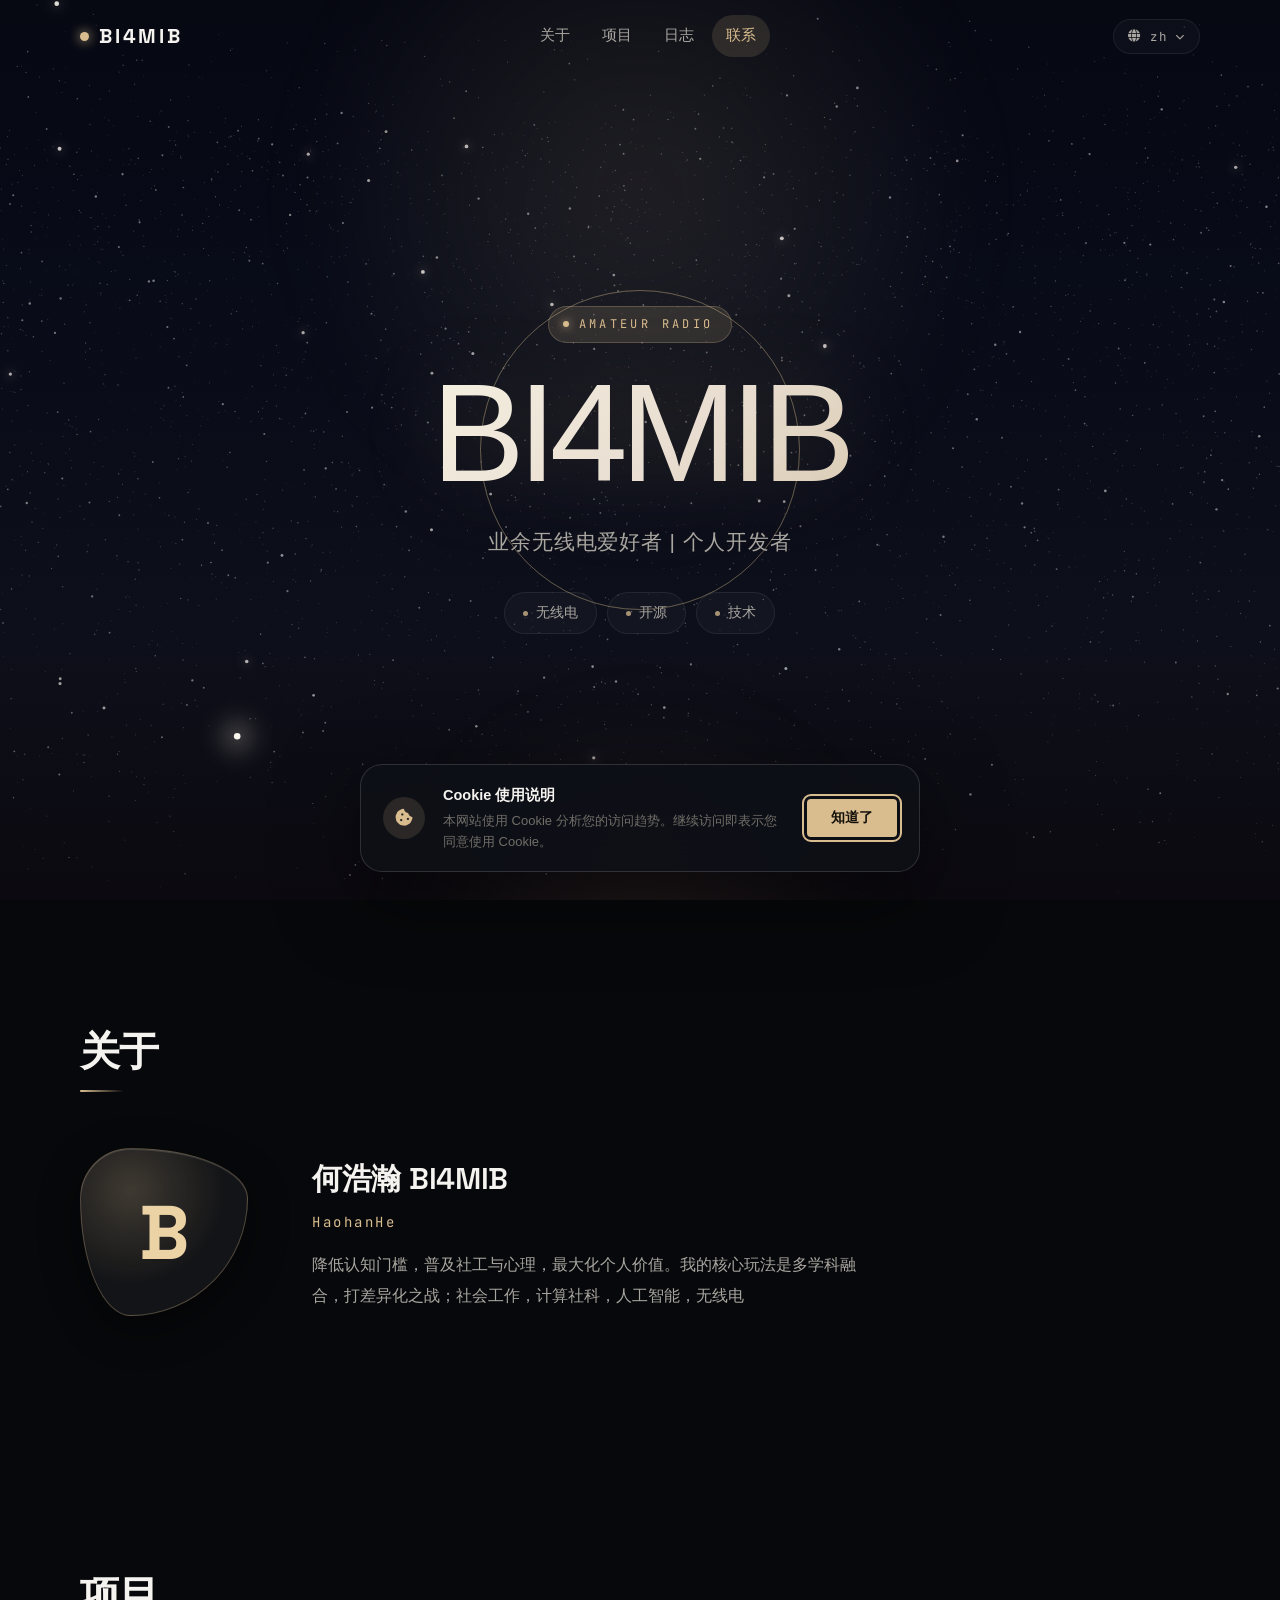
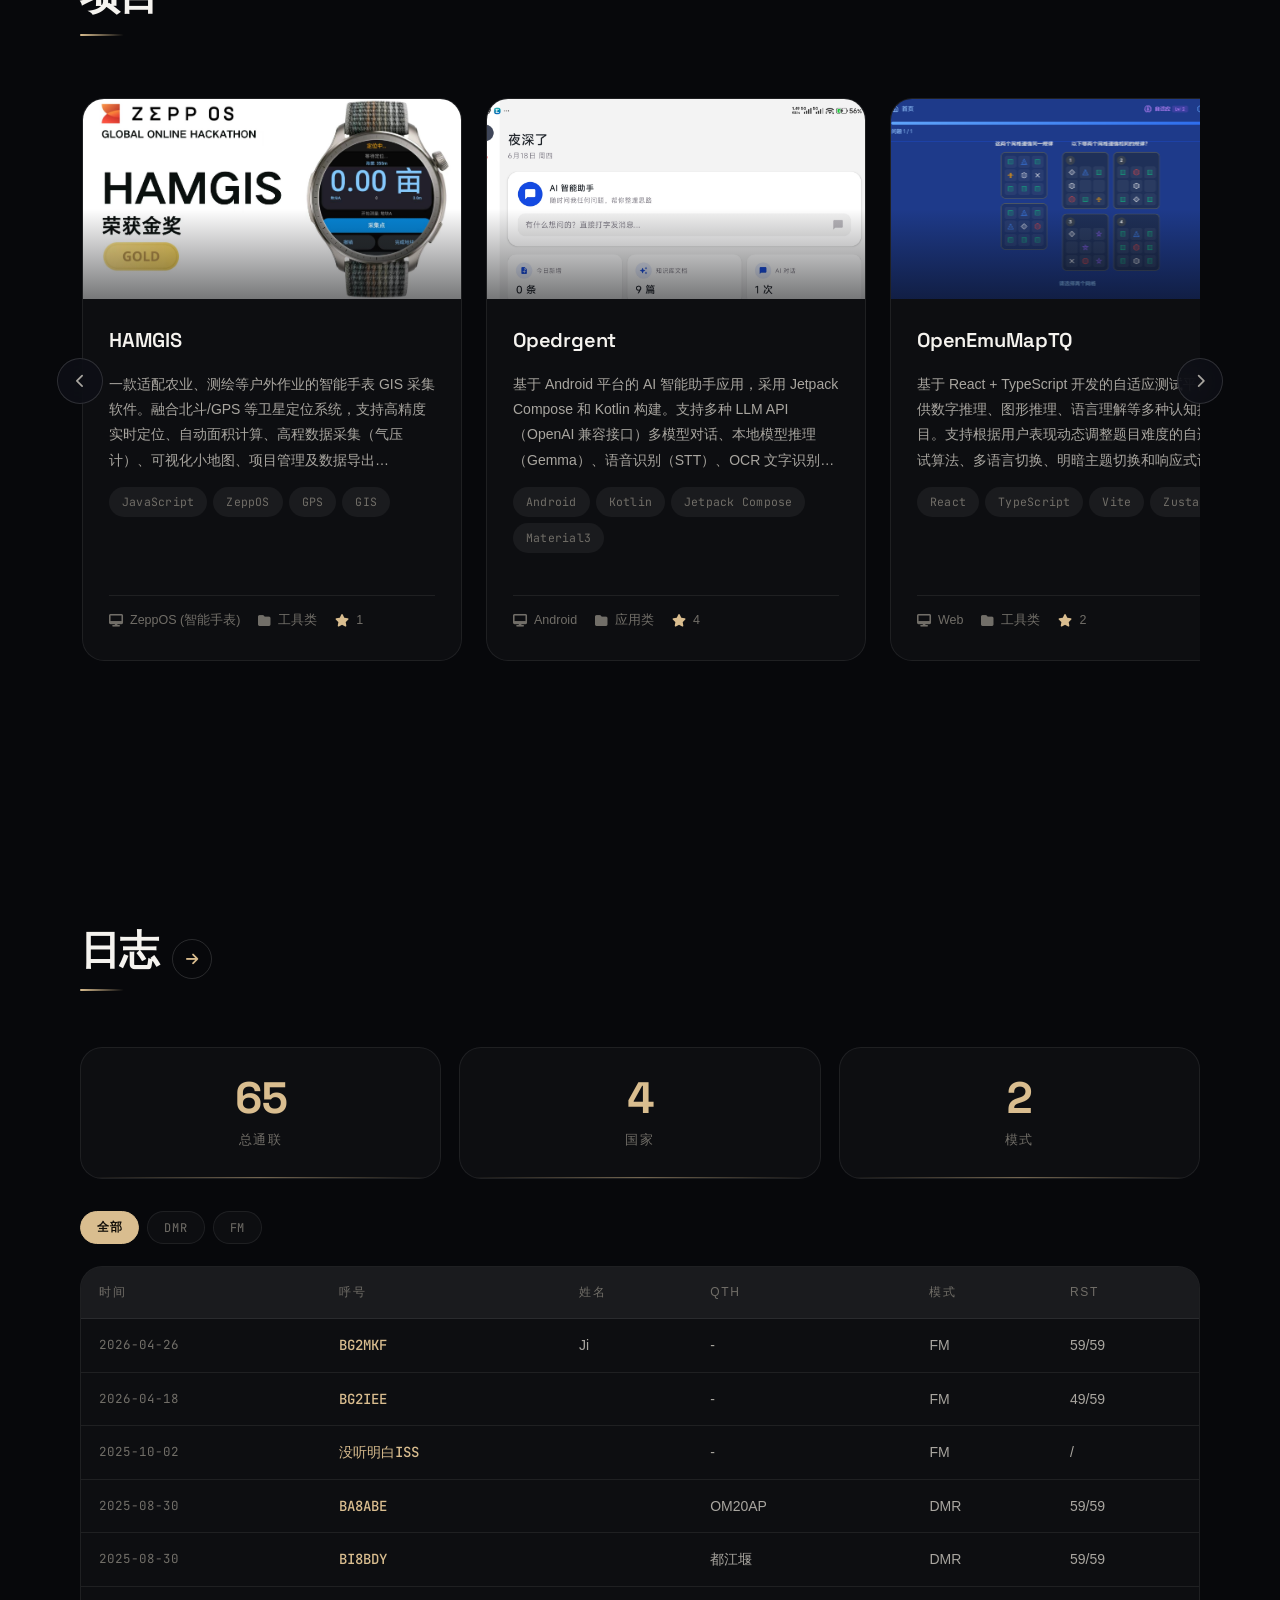
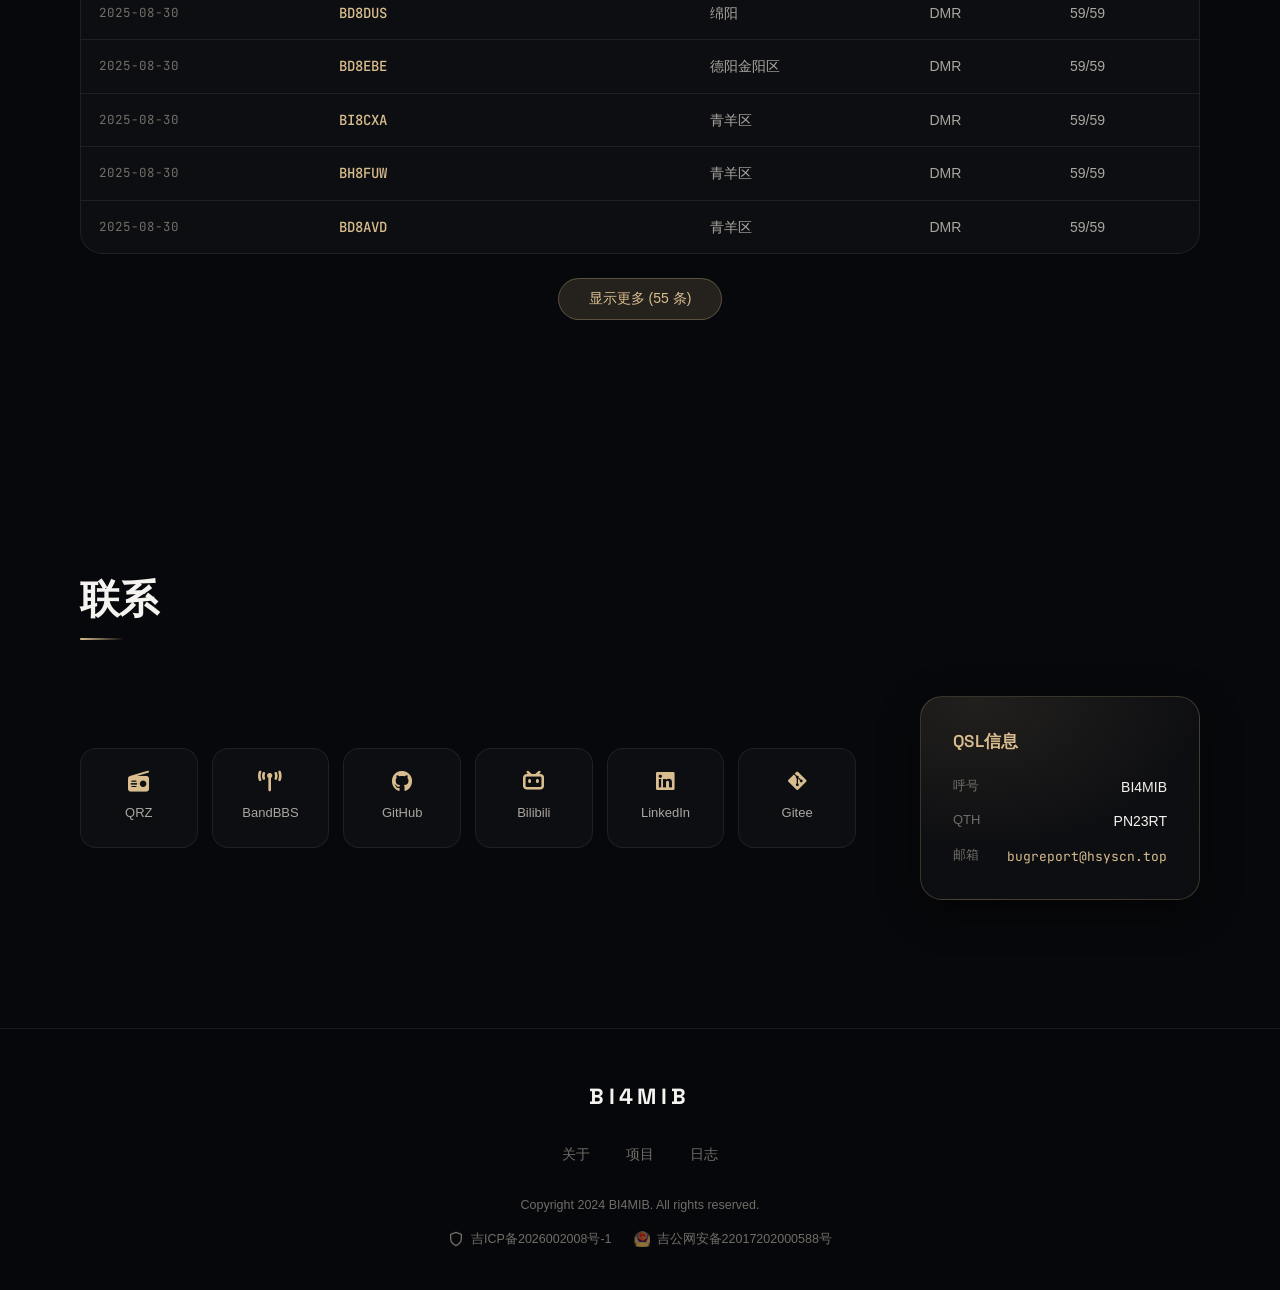
==== commit 513a865a: "Revert hero title to original ultra-light style (weight 100 + shimmer)" ====
--- a/index.html
+++ b/index.html
@@ -40,7 +40,7 @@
     <link rel="preconnect" href="https://cdnjs.cloudflare.com" crossorigin>
     <link rel="dns-prefetch" href="https://flagcdn.com">
     <link rel="stylesheet" href="https://cdnjs.cloudflare.com/ajax/libs/font-awesome/6.5.1/css/all.min.css" integrity="sha512-1PKOgEeU68CJ8K8pF/va8FsM3qMpLprZQX2mWQ4uWTl5iYV9XHnFT0zGzPGLo1BKR+BYbLH7X5MhS0kOHpXfvg==" crossorigin="anonymous" referrerpolicy="no-referrer">
-    <link rel="stylesheet" href="css/style.css?v=20261015v2">
+    <link rel="stylesheet" href="css/style.css?v=20261017v3">
 <link rel="preconnect" href="https://fonts.googleapis.com">
     <link rel="preconnect" href="https://fonts.gstatic.com" crossorigin>
     <link href="https://fonts.googleapis.com/css2?family=Space+Grotesk:wght@400;500;600;700&family=JetBrains+Mono:wght@400;500&display=swap" rel="stylesheet">
@@ -331,7 +331,7 @@
     </div>
 
     <script type="application/json" id="inline-projects">{"projects":[{"id":"hamgis","name":"HAMGIS","description":"一款适配农业、测绘等户外作业的智能手表 GIS 采集软件。融合北斗/GPS 等卫星定位系统，支持高精度实时定位、自动面积计算、高程数据采集（气压计）、可视化小地图、项目管理及数据导出（CSV/JSON/GeoJSON/KML）等功能。基于 Zepp OS 框架开发。","category":"工具类","platform":"ZeppOS (智能手表)","tags":["JavaScript","ZeppOS","GPS","GIS","北斗定位","气压计"],"downloads":18277,"stars":1,"links":{"github":"https://github.com/HaohanHe/HAMGIS"},"images":["1774270392249.jpg"],"status":"active","createdAt":"2026-03-23","updatedAt":"2026-04-21"},{"id":"opedrgent","name":"Opedrgent","description":"基于 Android 平台的 AI 智能助手应用，采用 Jetpack Compose 和 Kotlin 构建。支持多种 LLM API（OpenAI 兼容接口）多模型对话、本地模型推理（Gemma）、语音识别（STT）、OCR 文字识别、浏览器接管、知识发芽引擎（AI 洞察生成）、会议转录、深度研究、工具系统及会话记忆管理等功能。","category":"应用类","platform":"Android","tags":["Android","Kotlin","Jetpack Compose","Material3","LLM","STT","TTS","OCR","PDF","WebView","Tool Call","Local Model"],"downloads":0,"stars":4,"links":{"github":"https://github.com/HaohanHe/Opedrgent"},"images":["top.hsyscn.opedrgent.jpg"],"status":"active","createdAt":"2026-01-01","updatedAt":"2026-06-13"},{"id":"openemumaptq","name":"OpenEmuMapTQ","description":"基于 React + TypeScript 开发的自适应测试平台，提供数字推理、图形推理、语言理解等多种认知挑战题目。支持根据用户表现动态调整题目难度的自适应测试算法、多语言切换、明暗主题切换和响应式设计，适用于测评前的练习场景。","category":"工具类","platform":"Web","tags":["React","TypeScript","Vite","Zustand","Tailwind CSS","React Router"],"downloads":0,"stars":2,"links":{"github":"https://github.com/HaohanHe/OpenEmuMapTQ"},"images":["maptq.png"],"status":"active","createdAt":"2026-01-01","updatedAt":"2026-06-13"},{"id":"hrt-for-vela","name":"Hrt-for-Vela","description":"基于小米快应用 Vela 平台开发的小米手表位置显示应用。能实时获取手表的 GPS 位置信息，将其转换为业余无线电爱好者常用的 Maidenhead Locator 网格坐标格式，同时显示当前时间和经纬度坐标，方便火腿（HAM）在户外通联时报出位置。","category":"工具类","platform":"Android (小米手表)","tags":["JavaScript","快应用","Vela平台","小米手表","GPS","Maidenhead Locator"],"downloads":0,"stars":2,"links":{"github":"https://github.com/HaohanHe/Hrt-for-Vela"},"images":[],"status":"active","createdAt":"2026-01-01","updatedAt":"2026-06-13"},{"id":"rutype-for-zeppos","name":"RUtype-for-zeppos","description":"专为 ZeppOS 平台设计的俄语键盘输入法应用。支持在智能手表设备上输入俄文字符，提供完整的键盘界面与功能，包括大小写切换、预览区域、清除等。可作为系统输入法进行配置。","category":"工具类","platform":"ZeppOS (智能手表)","tags":["JavaScript","ZeppOS","Keyboard","Input Method","Mobile App"],"downloads":0,"stars":1,"links":{"github":"https://github.com/HaohanHe/RUtype-for-zeppos"},"images":[],"status":"active","createdAt":"2026-01-01","updatedAt":"2026-06-13"},{"id":"hamgis-drop","name":"HAMGIS-drop","description":"Android 数据接收端应用，用于接收来自 HAMGIS 手表端的地理测量数据。提供 HTTP 服务器和 BLE 服务器两种数据接收方式，支持 CSV、JSON、GeoJSON 和 KML 多种格式导出，支持中/英/日国际化，采用 Material Design 3 UI 设计。","category":"工具类","platform":"Android","tags":["Android","Kotlin","Jetpack Compose","NanoHTTPD","BLE"],"downloads":0,"stars":1,"links":{"github":"https://github.com/HaohanHe/HAMGIS-drop"},"images":[],"status":"active","createdAt":"2026-01-01","updatedAt":"2026-06-13"},{"id":"haohanhe-github-io","name":"haohanhe.github.io","description":"个人综合信息门户网站，包含首页展示、信息门户入口、团队介绍、支付捐赠页面及心理测评等功能模块。采用响应式设计，集成轮播图、图片懒加载等交互效果，同时包含心理测试问卷和图像处理工具。","category":"应用类","platform":"Web","tags":["HTML5","CSS3","JavaScript","Responsive Design"],"downloads":0,"stars":2,"links":{"github":"https://github.com/HaohanHe/haohanhe.github.io"},"images":[],"status":"active","createdAt":"2026-01-01","updatedAt":"2026-06-13"},{"id":"father-participation-china","name":"father-participation-china","description":"\"父亲参与家庭教育\"主题实证研究的公开数据集及分析代码。基于中国东部地区家长调查数据，运用相关分析、回归分析、中介效应分析、结构方程模型等方法验证影响因素。研究发现认知和能力是主要预测因子，工作压力影响有限，且存在\"学历悖论\"现象——低学历父亲参与度反而更高。","category":"研究数据集 / 学术数据","platform":"CLI / 命令行工具","tags":["JavaScript","Node.js","Excel数据分析","统计学分析","数据可视化"],"downloads":0,"stars":1,"links":{"github":"https://github.com/HaohanHe/father-participation-china"},"images":[],"status":"active","createdAt":"2026-01-01","updatedAt":"2026-06-13"},{"id":"ai-guardian","name":"AI Guardian V2","description":"AI Guardian V2 是为 AI Agent（如 OpenClaw、AutoClaw）设计的系统级 EDR（终端检测和响应）安全系统。运行于操作系统内核态与用户态结合层，能够实时监控并阻断 AI Agent 的恶意操作（误删文件、执行危险代码等），防止 AI \"犯浑\"。具备跨平台支持（Windows/Linux）、AI 分析引擎和实时拦截能力。","category":"工具类","platform":"Desktop / 跨平台 (Windows/Linux)","tags":["Rust","TypeScript","Node.js","Electron","React","eBPF","C/C++","Windows Driver"],"downloads":0,"stars":1,"links":{"github":"https://github.com/HaohanHe/ai-guardian"},"images":[],"status":"active","createdAt":"2026-01-01","updatedAt":"2026-06-13"},{"id":"mujibot","name":"Mujibot","description":"轻量级个人 AI 助手引擎，专为低配置 ARM 设备（玩客云、树莓派等）设计。使用 Go 语言实现单二进制部署，空闲内存小于 10MB，启动迅速。支持 Telegram/Discord/飞书等多渠道接入，集成 OpenAI/Claude/Ollama 等 LLM，具备工具系统（文件读写、命令执行、网页搜索）和长期记忆功能，提供 Web 调试界面。","category":"工具类 / 应用类","platform":"跨平台 (ARMv7/ARM64/x86_64, Linux/树莓派)","tags":["Go","Docker","Linux","ARM","RESTful API","LLM","AI","Multi-channel Bot","Web UI"],"downloads":0,"stars":1,"links":{"github":"https://github.com/HaohanHe/Mujibot"},"images":[],"status":"active","createdAt":"2026-01-01","updatedAt":"2026-06-13"},{"id":"hamradiotools","name":"HamRadiotools","description":"为业余无线电爱好者设计的 Android 全工具集应用。核心功能包括天线指向计算器（方位角计算+指南针可视化）、多地图集成（Google Maps/高德/腾讯/百度地图）、Maidenhead 定位系统转换（经纬度↔网格坐标）。采用现代 UI 设计，基于 Jetpack Compose + Kotlin 实现。","category":"工具类","platform":"Android","tags":["Android","Kotlin","Jetpack Compose","GPS","Compass","Map Integration"],"downloads":0,"stars":2,"links":{"github":"https://github.com/HaohanHe/HamRadiotools"},"images":[],"status":"active","createdAt":"2026-01-01","updatedAt":"2026-06-13"},{"id":"ataraproject-sim","name":"ataraproject-sim","description":"Atara（atarashii，取日语\"新\"之意）项目仿真程序——一个以独特命名参赛的作品。使用 Python 开发，用于项目流程与方案的仿真推演。","category":"参赛作品","platform":"Python / CLI","tags":["Python","Simulation","竞赛"],"downloads":0,"stars":0,"links":{"github":"https://github.com/HaohanHe/ataraproject-sim"},"images":[],"status":"active","createdAt":"2026-10-03","updatedAt":"2026-10-07"},{"id":"mbdsdr","name":"MBDSDR","description":"AI 驱动的 SDR 与 VNA 一体化系统：通过 MCP 协议向 LLM 暴露可调用工具，关键操作带人工审批门控。C++/Qt6 + Python + Flutter 跨端实现，让软件无线电与矢量网络分析进入 AI 可控时代。","category":"工具类 / 硬件类","platform":"跨平台 (C++/Qt6 + Flutter)","tags":["SDR","VNA","MCP","LLM","C++","Qt6","Python","Flutter","AI"],"downloads":0,"stars":1,"links":{"github":"https://github.com/HaohanHe/MBDSDR"},"images":[],"status":"active","createdAt":"2026-09-17","updatedAt":"2026-10-15"},{"id":"mfpv50c","name":"MFPV50C","description":"Minecraft FPV 模组——把 FPV 穿越机竞速搬进 MC（V me 50 的浪漫）。在方块世界里练习抬头、穿门、压弯，竞速计时与视角跟随一应俱全。","category":"游戏模组","platform":"Minecraft (Java)","tags":["Minecraft","Mod","FPV","Kotlin"],"downloads":0,"stars":1,"links":{"github":"https://github.com/HaohanHe/MFPV50C"},"images":[],"status":"active","createdAt":"2026-09-29","updatedAt":"2026-10-02"},{"id":"railway-commuting-japan","name":"Railway Commuting & Demographics in Japan","description":"日本铁路通勤与人口结构研究的复现包（SSDSE 2026 论文，Zenodo DOI）。基于日本公开统计数据的完整分析代码与数据，复现通勤模式与人口统计变量之间的关联发现。","category":"研究数据集 / 学术数据","platform":"Python / 学术复现","tags":["Python","复现研究","SSDSE","Zenodo","社会学"],"downloads":0,"stars":1,"links":{"github":"https://github.com/HaohanHe/Railway-Commuting-and-Demographics-in-Japan-Replication-Package"},"images":[],"status":"active","createdAt":"2026-08-13","updatedAt":"2026-09-26"}],"total":15}</script>
-    <script src="js/sky.js?v=20261015v2" defer></script>
-    <script src="js/main.js?v=20261015v2" defer></script>
+    <script src="js/sky.js?v=20261017v3" defer></script>
+    <script src="js/main.js?v=20261017v3" defer></script>
 </body>
 </html>
--- a/css/style.css
+++ b/css/style.css
@@ -519,18 +519,54 @@
     animation: logoPulse 2s ease-in-out infinite;
 }
 
+/* 大字呼号：恢复原版风格（font-weight 100 极细 + 奶油渐变微光） */
 .hero-title {
-    font-family: var(--font-display);
-    font-size: clamp(64px, 13vw, 148px);
-    font-weight: 700;
-    letter-spacing: -0.03em;
-    line-height: 1;
-    background: linear-gradient(180deg, #fdfbf6 20%, var(--gold) 75%, var(--amber));
+    font-size: clamp(60px, 14vw, 140px);
+    font-weight: 100;
+    letter-spacing: -0.05em;
+    line-height: 0.92;
+    margin-bottom: 0;
+    color: transparent;
+    background: linear-gradient(
+        135deg,
+        #f5f0e1 0%,
+        #e8ddd0 30%,
+        #d4c5a9 60%,
+        #f5f0e1 100%
+    );
+    background-size: 200% 200%;
     -webkit-background-clip: text;
     background-clip: text;
     -webkit-text-fill-color: transparent;
-    color: transparent;
-    filter: drop-shadow(0 8px 40px rgba(217, 189, 143, 0.25));
+    position: relative;
+    text-shadow: none;
+    filter: drop-shadow(0 0 40px rgba(201, 168, 108, 0.15));
+    animation:
+        heroTitleShimmer 10s ease-in-out 1s infinite;
+}
+
+.hero-title::after {
+    content: 'BI4MIB';
+    position: absolute;
+    inset: 0;
+    font-size: inherit;
+    font-weight: inherit;
+    letter-spacing: inherit;
+    line-height: inherit;
+    color: rgba(201, 168, 108, 0.18);
+    filter: blur(50px);
+    z-index: -1;
+    animation: heroTitleGlow 12s ease-in-out infinite;
+}
+
+@keyframes heroTitleShimmer {
+    0%, 100% { background-position: 0% 50%; }
+    50% { background-position: 100% 50%; }
+}
+
+@keyframes heroTitleGlow {
+    0%, 100% { opacity: 0.5; filter: blur(50px); }
+    50% { opacity: 0.8; filter: blur(55px); }
 }
 
 .hero-subtitle {
